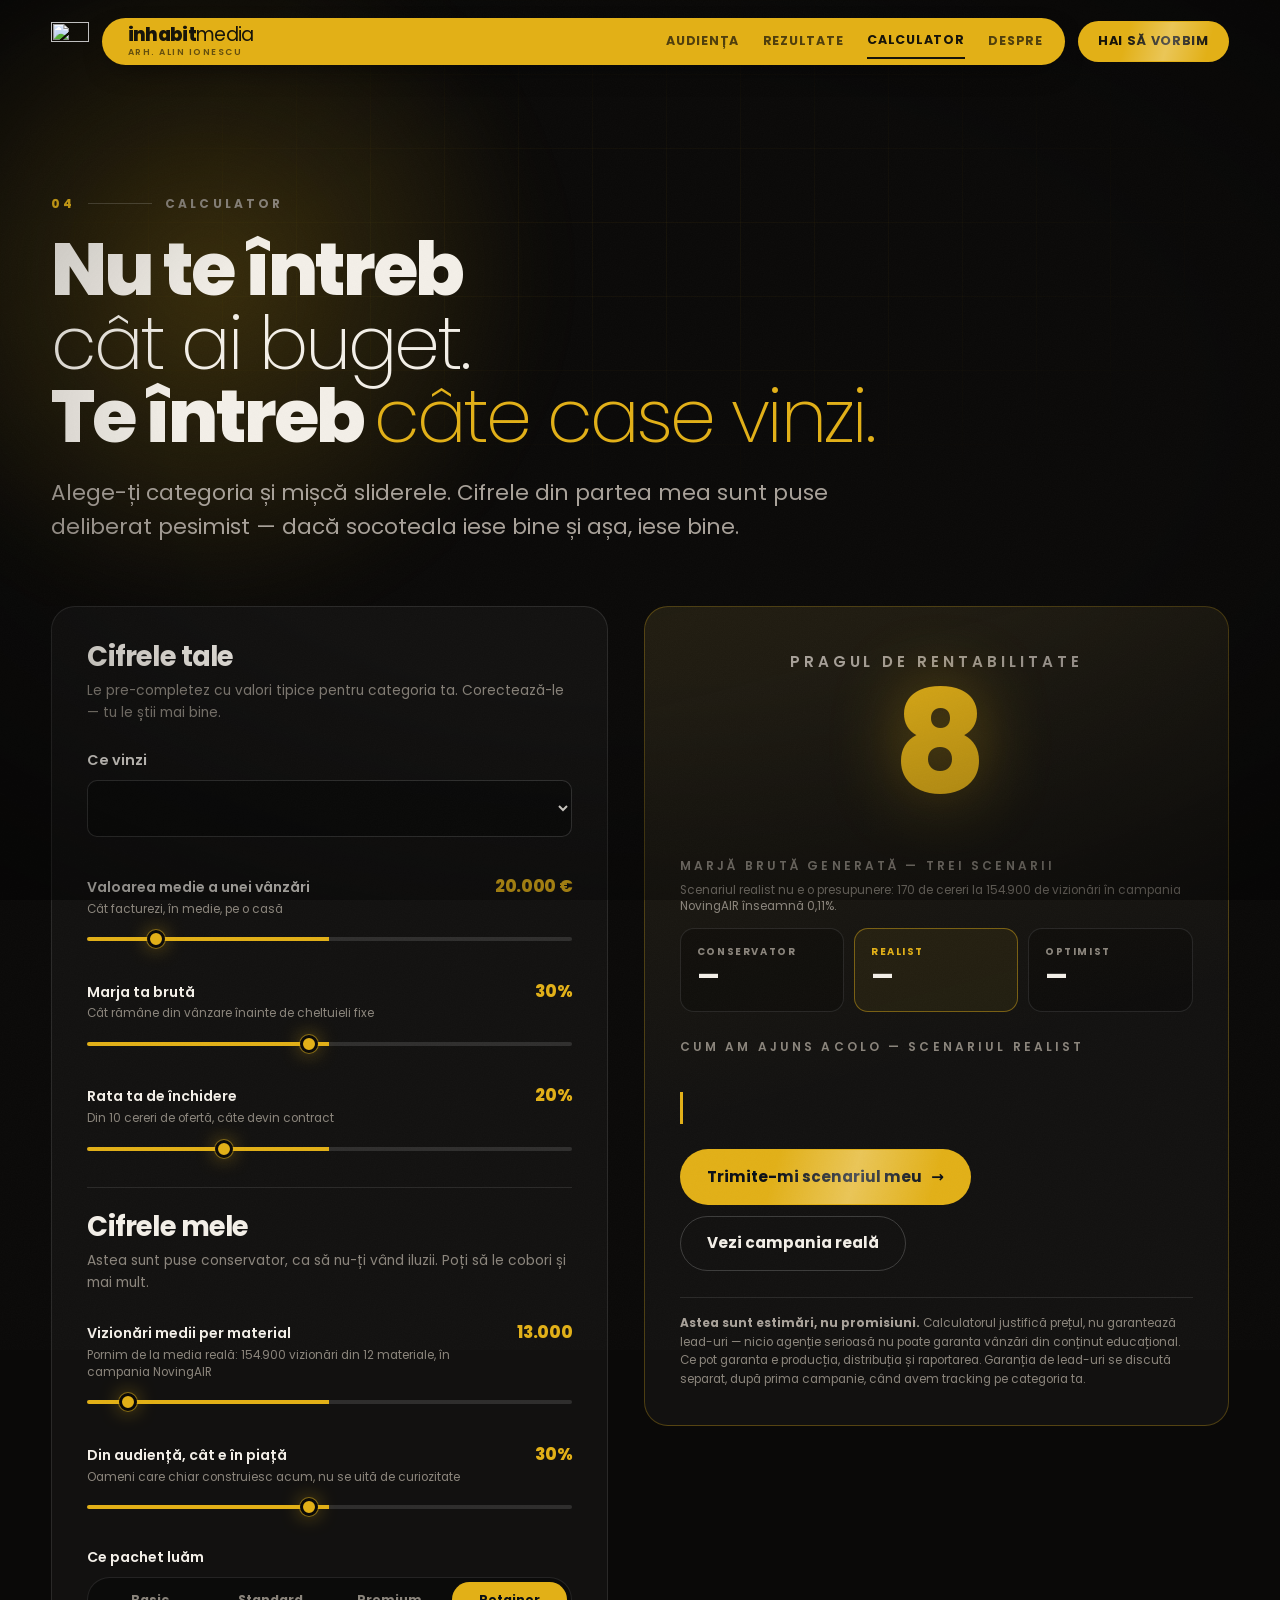
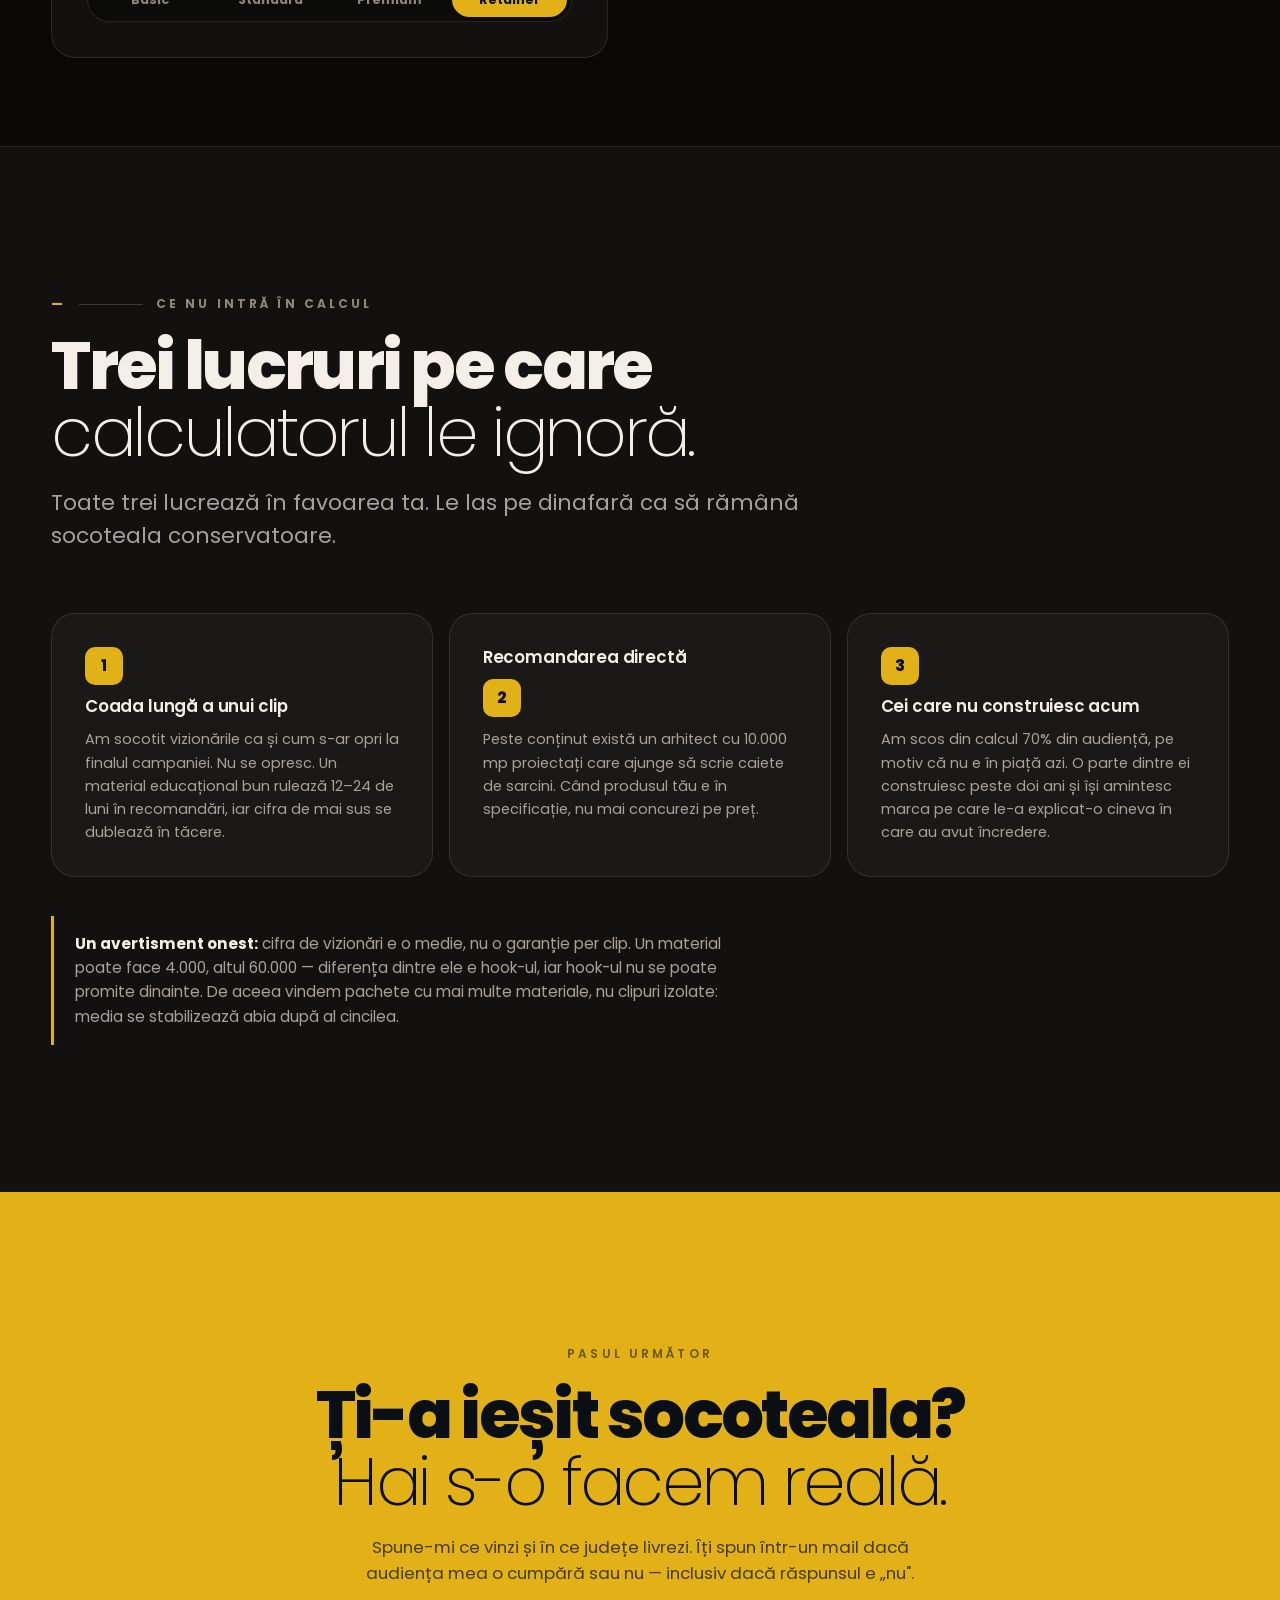
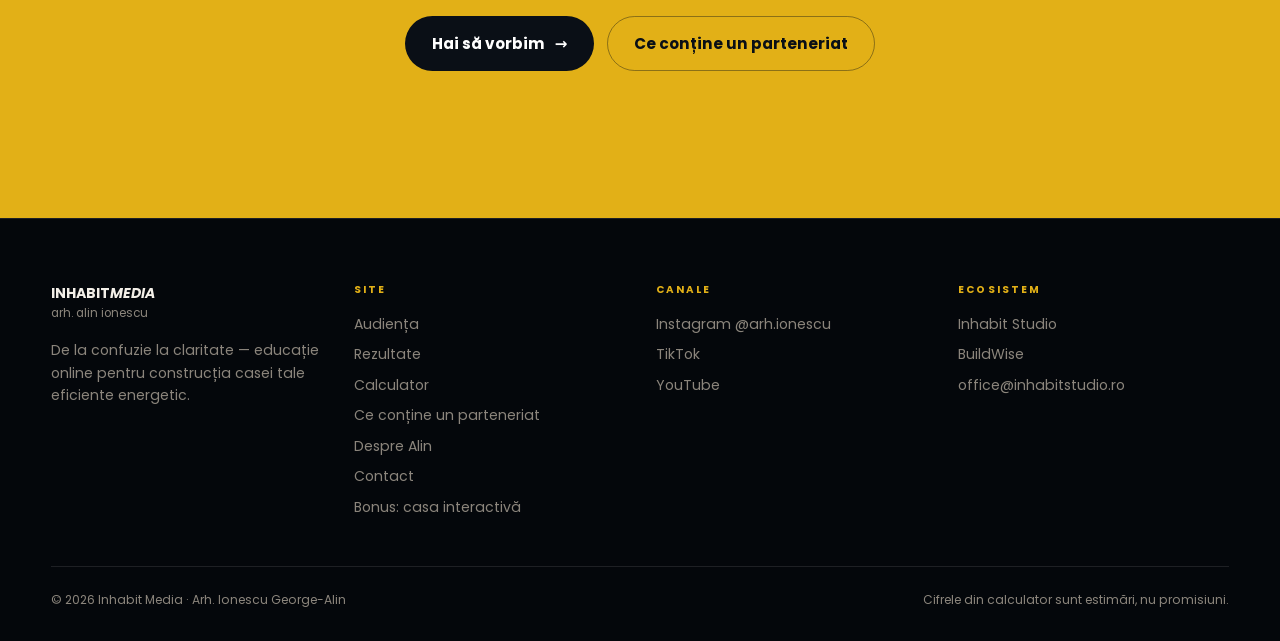
==== calculator.html @ e2fb201b "Pagina se derulează din nou cu degetul, și benzile nu se mai mișcă singure touch-action: pan-x permi" ====
<!doctype html>
<html lang="ro" class="no-js">
<head>
<meta charset="utf-8">
<meta name="viewport" content="width=device-width, initial-scale=1">
<title>Cât îți aduce un parteneriat — Inhabit Media / arh. Alin Ionescu</title>
<meta name="description" content="Alege-ți categoria, mișcă trei slidere și vezi de câte vânzări ai nevoie ca să ieși pe zero. Estimare, nu promisiune.">
<meta name="theme-color" content="#0A0908">
<link rel="icon" href="data:image/svg+xml,%3Csvg xmlns='http://www.w3.org/2000/svg' viewBox='0 0 32 32'%3E%3Crect width='32' height='32' rx='7' fill='%23E2B017'/%3E%3Cpath d='M7 15.5 16 8l9 7.5V25H7z' fill='none' stroke='%230A0F16' stroke-width='2.4' stroke-linejoin='round'/%3E%3C/svg%3E">
<link rel="preconnect" href="https://fonts.googleapis.com">
<link rel="preconnect" href="https://fonts.gstatic.com" crossorigin>
<link href="https://fonts.googleapis.com/css2?family=Poppins:wght@200;300;400;500;600;700;800&display=swap" rel="stylesheet">
<link rel="stylesheet" href="assets/css/style.css?v=16">
<script>document.documentElement.classList.remove('no-js');</script>
</head>
<body>

<!-- Ecran de încărcare. Stă peste o pagină care se încarcă normal dedesubt;
     nu amână nimic. Se arată o singură dată pe sesiune. -->
<div class="loader" id="loader" role="status" aria-live="polite">
  <div class="loader__grid" aria-hidden="true"></div>
  <div class="loader__glow" aria-hidden="true"></div>
  <div class="loader__inner">
    <img class="loader__mark" src="assets/img/inhabit-mark.png" alt="" width="60" height="60">
    <p class="loader__word">
      <b>inhabit<i>media</i></b>
      <small>arh. alin ionescu</small>
    </p>
    <div class="loader__bar" aria-hidden="true"><i></i></div>
    <p class="loader__meta">
      <span class="loader__step">Se pregătește pagina</span>
      <b class="loader__pct">0%</b>
    </p>
  </div>
  <span class="loader__skip" aria-hidden="true">Apasă ca să intri</span>
</div>

<div class="atmos" aria-hidden="true"></div>
<div class="progress" aria-hidden="true"></div>

<header class="nav nav--solid" id="nav">
  <div class="nav__inner">
    <a class="brand brand--mark" href="index.html" aria-label="Inhabit Media — acasă">
      <img src="assets/img/inhabit-mark.png" alt="" width="34" height="34">
    </a>

    <div class="nav__bar">
      <a class="nav__word" href="index.html">
        <b>INHABIT<i>MEDIA</i></b><small>arh. alin ionescu</small>
      </a>
      <nav class="nav__links" id="navLinks">
      <a href="index.html#audienta">Audiența</a>
      <a href="rezultate.html">Rezultate</a>
      <a href="calculator.html">Calculator</a>
      <a href="despre.html">Despre</a>
        <a class="btn btn--dark nav__cta-m" href="contact.html">Hai să vorbim</a>
      </nav>
      <button class="nav__toggle" id="navToggle" aria-label="Meniu" aria-expanded="false" aria-controls="navLinks">
        <span></span><span></span><span></span>
      </button>
    </div>

    <a class="btn btn--primary nav__cta" href="contact.html">Hai să vorbim</a>
  </div>
</header>

<main>

<section class="page-hero">
  <div class="glow glow--tl" aria-hidden="true"></div>
  <div class="blueprint" aria-hidden="true"></div>
  <div class="wrap">
    <span class="slate" data-reveal><b>04</b><i></i>Calculator</span>
    <h1 data-reveal style="--d:60ms">Nu te întreb <span>cât ai buget.</span><br>Te întreb <span class="hl">câte case vinzi.</span></h1>
    <p class="lead" data-reveal style="--d:120ms">
      Alege-ți categoria și mișcă sliderele. Cifrele din partea mea sunt puse
      deliberat pesimist — dacă socoteala iese bine și așa, iese bine.
    </p>
  </div>
</section>

<!-- ---------- CALCULATORUL ---------- -->
<section class="section section--tight" style="padding-top:0">
  <div class="wrap">
    <div class="calc" id="calc">

      <!-- ======= INTRĂRI ======= -->
      <div class="calc__panel" data-reveal>

        <div class="calc__head">
          <h3>Cifrele tale</h3>
          <p>Le pre-completez cu valori tipice pentru categoria ta. Corectează-le — tu le știi mai bine.</p>
        </div>

        <div class="field" style="margin:0">
          <label for="c-cat">Ce vinzi</label>
          <select id="c-cat"></select>
          <span class="ctrl__hint" id="o-catref"></span>
        </div>

        <div class="ctrl">
          <div class="ctrl__top">
            <span class="ctrl__label">Valoarea medie a unei vânzări
              <span class="ctrl__hint">Cât facturezi, în medie, pe o casă</span>
            </span>
            <span class="ctrl__val" id="v-sale">20.000 €</span>
          </div>
          <input type="range" id="c-sale" min="1000" max="150000" step="500" value="20000"
                 aria-label="Valoarea medie a unei vânzări în euro">
        </div>

        <div class="ctrl">
          <div class="ctrl__top">
            <span class="ctrl__label">Marja ta brută
              <span class="ctrl__hint">Cât rămâne din vânzare înainte de cheltuieli fixe</span>
            </span>
            <span class="ctrl__val" id="v-marja">30%</span>
          </div>
          <input type="range" id="c-marja" min="5" max="60" step="1" value="30"
                 aria-label="Marja brută în procente">
        </div>

        <div class="ctrl">
          <div class="ctrl__top">
            <span class="ctrl__label">Rata ta de închidere
              <span class="ctrl__hint">Din 10 cereri de ofertă, câte devin contract</span>
            </span>
            <span class="ctrl__val" id="v-close">20%</span>
          </div>
          <input type="range" id="c-close" min="5" max="60" step="1" value="20"
                 aria-label="Rata de închidere în procente">
        </div>

        <div class="calc__head" style="border-top:1px solid var(--line);padding-top:1.5rem">
          <h3>Cifrele mele</h3>
          <p>Astea sunt puse conservator, ca să nu-ți vând iluzii. Poți să le cobori și mai mult.</p>
        </div>

        <div class="ctrl">
          <div class="ctrl__top">
            <span class="ctrl__label">Vizionări medii per material
              <span class="ctrl__hint">Pornim de la media reală: 154.900 vizionări din 12 materiale, în campania NovingAIR</span>
            </span>
            <span class="ctrl__val" id="v-views">13.000</span>
          </div>
          <input type="range" id="c-views" min="3000" max="150000" step="1000" value="13000"
                 aria-label="Vizionări medii per material">
        </div>

        <div class="ctrl">
          <div class="ctrl__top">
            <span class="ctrl__label">Din audiență, cât e în piață
              <span class="ctrl__hint">Oameni care chiar construiesc acum, nu se uită de curiozitate</span>
            </span>
            <span class="ctrl__val" id="v-piata">30%</span>
          </div>
          <input type="range" id="c-piata" min="5" max="60" step="1" value="30"
                 aria-label="Procent din audiență aflat în piață">
        </div>

        <div class="ctrl">
          <div class="ctrl__top">
            <span class="ctrl__label">Ce pachet luăm</span>
          </div>
          <div class="seg" id="c-seg">
            <button type="button" data-pachet="basic"    aria-pressed="false">Basic</button>
            <button type="button" data-pachet="standard" aria-pressed="false">Standard</button>
            <button type="button" data-pachet="premium"  aria-pressed="false">Premium</button>
            <button type="button" data-pachet="retainer" aria-pressed="true">Retainer</button>
          </div>
        </div>

      </div>

      <!-- ======= IEȘIRI ======= -->
      <div class="calc__panel calc__panel--out" data-reveal style="--d:100ms">

        <div class="bigfig">
          <span class="micro">Pragul de rentabilitate</span>
          <b id="o-be">8</b>
          <span id="o-be-sub"></span>
        </div>

        <div>
          <span class="micro" style="display:block;margin-bottom:.8rem">Marjă brută generată — trei scenarii</span>
          <p class="ctrl__hint" style="margin:-.4rem 0 .8rem">
            Scenariul realist nu e o presupunere: 170 de cereri la 154.900 de
            vizionări în campania NovingAIR înseamnă 0,11%.
          </p>
          <div class="scenarios">
            <div class="scen">
              <span class="scen__k">Conservator</span>
              <span class="scen__v" id="o-cons">—</span>
              <span class="scen__s" id="o-cons-s"></span>
            </div>
            <div class="scen scen--mid">
              <span class="scen__k">Realist</span>
              <span class="scen__v" id="o-real">—</span>
              <span class="scen__s" id="o-real-s"></span>
            </div>
            <div class="scen">
              <span class="scen__k">Optimist</span>
              <span class="scen__v" id="o-opt">—</span>
              <span class="scen__s" id="o-opt-s"></span>
            </div>
          </div>
        </div>

        <div>
          <span class="micro" style="display:block;margin-bottom:.6rem">Cum am ajuns acolo — scenariul realist</span>
          <div class="chain" id="o-chain"></div>
        </div>

        <p class="note" style="margin:0" id="o-cost"></p>

        <div style="display:flex;flex-wrap:wrap;gap:.7rem">
          <a class="btn btn--primary" href="contact.html">Trimite-mi scenariul meu <span class="btn__a">→</span></a>
          <a class="btn btn--ghost" href="rezultate.html">Vezi campania reală</a>
        </div>

        <p class="calc__foot">
          <b>Astea sunt estimări, nu promisiuni.</b> Calculatorul justifică prețul, nu
          garantează lead-uri — nicio agenție serioasă nu poate garanta vânzări din
          conținut educațional. Ce pot garanta e producția, distribuția și raportarea.
          Garanția de lead-uri se discută separat, după prima campanie, când avem
          tracking pe categoria ta.
        </p>

      </div>

    </div>
  </div>
</section>

<!-- ---------- DE CE FUNCȚIONEAZĂ ---------- -->
<section class="section section--mist section--edge">
  <div class="wrap">
    <div class="section-head">
      <span class="slate" data-reveal><b>—</b><i></i>Ce nu intră în calcul</span>
      <h2 data-reveal style="--d:60ms">Trei lucruri pe care <span>calculatorul le ignoră.</span></h2>
      <p class="lead" data-reveal style="--d:100ms">
        Toate trei lucrează în favoarea ta. Le las pe dinafară ca să rămână
        socoteala conservatoare.
      </p>
    </div>

    <div class="cards rail">
      <article class="card" data-reveal>
        <span class="card__n">1</span>
        <h4>Coada lungă a unui clip</h4>
        <p>
          Am socotit vizionările ca și cum s-ar opri la finalul campaniei. Nu se
          opresc. Un material educațional bun rulează 12–24 de luni în
          recomandări, iar cifra de mai sus se dublează în tăcere.
        </p>
      </article>
      <article class="card" data-reveal style="--d:80ms">
        <h4>Recomandarea directă</h4>
        <span class="card__n">2</span>
        <p>
          Peste conținut există un arhitect cu 10.000 mp proiectați care ajunge
          să scrie caiete de sarcini. Când produsul tău e în specificație, nu
          mai concurezi pe preț.
        </p>
      </article>
      <article class="card" data-reveal style="--d:160ms">
        <span class="card__n">3</span>
        <h4>Cei care nu construiesc acum</h4>
        <p>
          Am scos din calcul 70% din audiență, pe motiv că nu e în piață azi.
          O parte dintre ei construiesc peste doi ani și își amintesc marca pe
          care le-a explicat-o cineva în care au avut încredere.
        </p>
      </article>
    </div>

    <p class="note" style="margin-top:2.4rem" data-reveal>
      <b>Un avertisment onest:</b> cifra de vizionări e o medie, nu o garanție
      per clip. Un material poate face 4.000, altul 60.000 — diferența dintre
      ele e hook-ul, iar hook-ul nu se poate promite dinainte. De aceea vindem
      pachete cu mai multe materiale, nu clipuri izolate: media se stabilizează
      abia după al cincilea.
    </p>
  </div>
</section>

<!-- ---------- CTA ---------- -->
<section class="section cta">
  <div class="wrap wrap--narrow">
    <span class="micro" data-reveal>Pasul următor</span>
    <h2 style="margin-top:1rem" data-reveal>Ți-a ieșit socoteala? <span>Hai s-o facem reală.</span></h2>
    <p style="margin-top:1.1rem" data-reveal>
      Spune-mi ce vinzi și în ce județe livrezi. Îți spun într-un mail dacă
      audiența mea o cumpără sau nu — inclusiv dacă răspunsul e „nu".
    </p>
    <div class="cta__row" data-reveal>
      <a class="btn btn--dark" href="contact.html">Hai să vorbim <span class="btn__a">→</span></a>
      <a class="btn btn--ghost" href="pachete.html">Ce conține un parteneriat</a>
    </div>
  </div>
</section>

</main>

<footer class="footer">
  <div class="wrap">
    <div class="footer__top">
      <div>
        <a class="brand" href="index.html">
          <img src="assets/img/inhabit-mark.png" alt="" width="30">
          <span><b>INHABIT<i>MEDIA</i></b><small style="display:block">arh. alin ionescu</small></span>
        </a>
        <p style="margin-top:1rem;max-width:30ch">
          De la confuzie la claritate — educație online pentru construcția casei
          tale eficiente energetic.
        </p>
      </div>
      <div>
        <h5>Site</h5>
        <ul>
          <li><a href="index.html#audienta">Audiența</a></li>
          <li><a href="rezultate.html">Rezultate</a></li>
          <li><a href="calculator.html">Calculator</a></li>
          <li><a href="pachete.html">Ce conține un parteneriat</a></li>
          <li><a href="despre.html">Despre Alin</a></li>
          <li><a href="contact.html">Contact</a></li>
          <li><a href="casa.html">Bonus: casa interactivă</a></li>
        </ul>
      </div>
      <div>
        <h5>Canale</h5>
        <ul>
          <li><a href="https://instagram.com/arh.ionescu" target="_blank" rel="noopener">Instagram @arh.ionescu</a></li>
          <li><a href="https://tiktok.com/@arh.alin.ionescu" target="_blank" rel="noopener">TikTok</a></li>
          <li><a href="https://youtube.com/@arh.alinionescu" target="_blank" rel="noopener">YouTube</a></li>
        </ul>
      </div>
      <div>
        <h5>Ecosistem</h5>
        <ul>
          <li><a href="https://inhabitstudio.ro/" target="_blank" rel="noopener">Inhabit Studio</a></li>
          <li><a href="despre.html#buildwise">BuildWise</a></li>
          <li><a href="mailto:office@inhabitstudio.ro">office@inhabitstudio.ro</a></li>
        </ul>
      </div>
    </div>
    <div class="footer__bottom">
      <span>© <span id="year">2026</span> Inhabit Media · Arh. Ionescu George-Alin</span>
      <span>Cifrele din calculator sunt estimări, nu promisiuni.</span>
    </div>
  </div>
</footer>

<script src="assets/js/loader.js?v=2" defer></script>
<script src="assets/js/main.js?v=10" defer></script>
<script src="assets/js/calculator.js?v=1" defer></script>
</body>
</html>
---- assets/css/style.css ----
/* ==========================================================================
   BUILDWISE — arh. Alin Ionescu
   „Casa care vinde" — sistem de design CINEMATIC.

   Galbenul de brand din deck (#E2B017) pe un sol neutru-cald — fără albastru
   nicăieri. Fundalul e noaptea, galbenul e lumina. Tot ce se vede e
   construit din trei straturi — atmosferă (grain + vignetă + glow), scenă
   (conținut) și lumină (accentul galben). Numele de clase sunt păstrate din
   versiunea albă, ca paginile secundare să nu se rupă.
   ========================================================================== */

/* ---------- 1. Reset ---------- */
*, *::before, *::after { box-sizing: border-box; }
* { margin: 0; }

html { -webkit-text-size-adjust: 100%; scroll-behavior: smooth; }

body {
  min-height: 100vh;
  font-family: var(--font);
  font-size: var(--fs-body);
  font-weight: 400;
  line-height: 1.6;
  color: var(--ink);
  background: var(--bg);
  -webkit-font-smoothing: antialiased;
  overflow-x: hidden;
}

img, svg, video { display: block; max-width: 100%; }
input, button, textarea, select { font: inherit; color: inherit; }
button { background: none; border: 0; cursor: pointer; }
a { color: inherit; text-decoration: none; }
ul, ol { list-style: none; padding: 0; }
p { text-wrap: pretty; }
table { border-collapse: collapse; width: 100%; }
::selection { background: var(--yellow); color: #0A0F16; }

/* ---------- 2. Tokens ---------- */
:root {
  /* Sol. Fără albastru nicăieri: negrul e neutru-cald, ca să nu răcească
     galbenul. Vechiul navy a ieșit complet din paletă — secțiunile care erau
     albastre sunt acum galbene (.section--lit). */
  --bg:        #0A0908;
  --bg-2:      #121110;
  --bg-3:      #1B1917;

  /* brand, neatins */
  --yellow:    #E2B017;
  --yellow-lt: #F7D66B;
  --yellow-dk: #B98D0E;

  /* cerneala de pe fundal galben */
  --on-lit:    #17140A;
  --on-lit-2:  rgba(23, 20, 10, .74);
  --on-lit-3:  rgba(23, 20, 10, .70);   /* era .55 = 3,27:1 pe galben; acum 4,6:1 */

  /* text */
  --ink:       #F3EFE8;
  --ink-2:     #A8A199;
  --ink-3:     #8B857C;   /* 5,44:1 pe --bg. Era #6F6960 = 3,66:1, sub AA. */

  /* suprafețe */
  --panel:     rgba(255, 255, 255, .035);
  --panel-2:   rgba(255, 255, 255, .06);
  --line:      rgba(255, 255, 255, .10);
  --line-2:    rgba(255, 255, 255, .18);
  --line-lit:  rgba(23, 20, 10, .16);

  /* aliasuri de compatibilitate cu paginile vechi */
  --mist:      var(--bg-2);
  --mist-2:    var(--bg-3);
  --yellow-bg: rgba(226, 176, 23, .10);

  --glow:      0 0 80px -20px rgba(226, 176, 23, .55);
  --glow-soft: 0 0 120px -30px rgba(226, 176, 23, .40);

  --font: "Poppins", "Urbanist", system-ui, -apple-system, sans-serif;

  /* scară tipografică cinematică — mai mare, mai strânsă */
  --fs-body:   clamp(0.95rem, 0.9rem + 0.25vw, 1.05rem);
  --fs-lead:   clamp(1.05rem, 0.95rem + 0.6vw, 1.35rem);
  --fs-h3:     clamp(1.3rem, 1.15rem + 0.7vw, 1.85rem);
  --fs-h2:     clamp(2.1rem, 1.3rem + 3.6vw, 4.6rem);
  /* Plafonat la 5,4rem: peste asta, titlul din hero trece pe 4 rânduri și
     împinge fâșia de cifre sub linia de plutire pe laptopuri de 900 px. */
  --fs-h1:     clamp(2.5rem, 1.3rem + 4.4vw, 5.4rem);
  /* Sub 460 px minimul de 2,5rem era mai lat decât ecranul: „construiesc casa."
     ieșea din cadru. Aici scara se rupe și pornește de mai jos. */
  --fs-micro:  clamp(0.66rem, 0.63rem + 0.15vw, 0.76rem);

  --gutter:    clamp(1.15rem, 0.5rem + 2.6vw, 3.5rem);
  --section-y: clamp(4.5rem, 2rem + 9vw, 11rem);
  --maxw:      1260px;

  --r:      14px;
  --r-lg:   24px;
  --r-blob: 34px;
  --shadow: 0 2px 6px rgba(0, 0, 0, .3), 0 18px 40px -20px rgba(0, 0, 0, .7);
  --shadow-lg: 0 4px 10px rgba(0, 0, 0, .35), 0 50px 90px -40px rgba(0, 0, 0, .9);
  --ease: cubic-bezier(.22, .61, .36, 1);
  --ease-out: cubic-bezier(.16, 1, .3, 1);
  /* înălțimea totală ocupată de bara plutitoare (pastila + marginea de sus) */
  --nav-h: 88px;
}

/* ---------- 3. Atmosferă ----------
   Trei straturi fixe peste tot: vinietă (adâncime), grain (textură de peliculă)
   și bara de progres. Toate sunt pur decorative și nu prind evenimente. */

.atmos {
  position: fixed; inset: 0; z-index: 60;
  pointer-events: none;
}
/* vinietă — întunecă marginile ca un obiectiv real */
.atmos::before {
  content: ""; position: absolute; inset: 0;
  background: radial-gradient(ellipse 90% 75% at 50% 45%, transparent 40%, rgba(0, 0, 0, .55) 100%);
}
/* grain de peliculă */
.atmos::after {
  content: ""; position: absolute; inset: -50%;
  background-image: url("data:image/svg+xml,%3Csvg xmlns='http://www.w3.org/2000/svg' width='140' height='140'%3E%3Cfilter id='n'%3E%3CfeTurbulence type='fractalNoise' baseFrequency='.85' numOctaves='3' stitchTiles='stitch'/%3E%3CfeColorMatrix type='saturate' values='0'/%3E%3C/filter%3E%3Crect width='140' height='140' filter='url(%23n)' opacity='.5'/%3E%3C/svg%3E");
  opacity: .05;
  mix-blend-mode: overlay;
  animation: grain 900ms steps(4) infinite;
}
@keyframes grain {
  0%   { transform: translate(0, 0); }
  25%  { transform: translate(-2%, 1%); }
  50%  { transform: translate(1%, -2%); }
  75%  { transform: translate(-1%, -1%); }
  100% { transform: translate(0, 0); }
}

/* bara de progres a scroll-ului — subtilă, sub nav */
.progress {
  position: fixed; top: 0; left: 0; z-index: 101;
  height: 2px; width: 100%;
  transform: scaleX(var(--p, 0)); transform-origin: 0 50%;
  background: linear-gradient(90deg, var(--yellow-dk), var(--yellow-lt));
  pointer-events: none;
}

/* halou galben plasabil oriunde */
.glow {
  position: absolute; border-radius: 50%;
  background: radial-gradient(circle, rgba(226, 176, 23, .22) 0%, transparent 68%);
  filter: blur(30px); pointer-events: none; z-index: 0;
}
.glow--tl { top: -14%; left: -12%; width: min(720px, 90vw); aspect-ratio: 1; }
.glow--br { bottom: -20%; right: -14%; width: min(680px, 85vw); aspect-ratio: 1; }
.glow--c  { top: 50%; left: 50%; translate: -50% -50%; width: min(900px, 110vw); aspect-ratio: 1; }

/* grilă de plan de arhitectură — semnătura vizuală a lui Alin */
.blueprint {
  position: absolute; inset: 0; z-index: 0; pointer-events: none;
  background-image:
    linear-gradient(rgba(226, 176, 23, .055) 1px, transparent 1px),
    linear-gradient(90deg, rgba(226, 176, 23, .055) 1px, transparent 1px);
  background-size: 74px 74px;
  mask-image: radial-gradient(ellipse 70% 60% at 50% 40%, #000 0%, transparent 78%);
  -webkit-mask-image: radial-gradient(ellipse 70% 60% at 50% 40%, #000 0%, transparent 78%);
}

/* Peste fotografie grila trebuie să fie albă și mai deasă ca să se citească —
   varianta galbenă pe fundal închis dispare complet pe o poză luminată. */
.hero .blueprint {
  background-image:
    linear-gradient(rgba(255, 255, 255, .07) 1px, transparent 1px),
    linear-gradient(90deg, rgba(255, 255, 255, .07) 1px, transparent 1px);
  background-size: 48px 48px;
  mask-image: linear-gradient(180deg, #000 0%, #000 62%, transparent 92%);
  -webkit-mask-image: linear-gradient(180deg, #000 0%, #000 62%, transparent 92%);
}

/* blob-urile galbene din deck, păstrate dar transformate în lumină */
.blob {
  position: absolute;
  background: var(--yellow);
  border-radius: var(--r-blob);
  pointer-events: none;
  z-index: 0;
  opacity: .85;
  box-shadow: var(--glow);
}
.blob--tl { top: 12%;   left: -5%;  width: clamp(90px, 13vw, 210px); aspect-ratio: 1.5; }
.blob--bl { bottom: 8%;  left: -7%;  width: clamp(80px, 11vw, 180px); aspect-ratio: 1.2; }
.blob--tr { top: 16%;   right: -5%; width: clamp(90px, 13vw, 210px); aspect-ratio: 1.4; }
.blob--br { bottom: 10%; right: -6%; width: clamp(80px, 12vw, 190px); aspect-ratio: 1.3; }
@media (max-width: 720px) { .blob { opacity: .45; } }

/* Blob-urile plutesc încet, cu durate care nu se împart una la alta — dacă ar
   fi sincronizate, ochiul ar citi ritmul și mișcarea ar deveni un tic. */
.blob { animation: float 19s ease-in-out infinite; }
.blob--bl { animation-duration: 23s; animation-delay: -6s; }
.blob--tr { animation-duration: 26s; animation-delay: -11s; }
.blob--br { animation-duration: 31s; animation-delay: -3s; }
@keyframes float {
  0%, 100% { transform: translate3d(0, 0, 0) rotate(0deg); }
  50%      { transform: translate3d(0, -14px, 0) rotate(1.2deg); }
}

/* bare de letterbox — apar doar pe momentele „de film" */
.letterbox { position: relative; }
.letterbox::before, .letterbox::after {
  content: ""; position: absolute; left: 0; right: 0; height: clamp(18px, 3.5vw, 46px);
  background: #000; z-index: 3; pointer-events: none;
}
.letterbox::before { top: 0; }
.letterbox::after  { bottom: 0; }

/* ---------- 4. Layout ---------- */
.wrap {
  width: 100%;
  max-width: var(--maxw);
  margin-inline: auto;
  padding-inline: var(--gutter);
  position: relative;
  z-index: 1;
}
.wrap--narrow { max-width: 900px; }
.wrap--wide { max-width: 1500px; }

/* `clip` taie la fel ca `hidden`, dar NU face din secțiune un container de
   scroll — și tocmai asta omora position:sticky la orice descendent (panoul
   calculatorului era mort și pe desktop). `hidden` rămâne ca rezervă pentru
   Safari sub 16, care ignoră rândul următor. */
.section { padding-block: var(--section-y); position: relative; overflow: hidden; overflow: clip; }
.section--tight { padding-block: clamp(3rem, 1.5rem + 5vw, 6rem); }
/* Secțiunea aprinsă: galbenul de brand pe toată lățimea, cu cerneală închisă.
   Ia locul vechilor secțiuni navy. Bara de navigație se întoarce singură pe
   negru cât timp trece peste ea — vezi data-nav="light" în main.js. */
.section--lit { background: linear-gradient(180deg, var(--yellow) 0%, #D0A013 100%); color: var(--on-lit); }
.section--mist { background: var(--bg-2); }
.section--edge { border-top: 1px solid var(--line); }

/* ---------- 5. Tipografie ---------- */
h1, h2, h3, h4 { line-height: 1; letter-spacing: -.04em; text-wrap: balance; }

.display { font-size: var(--fs-h1); font-weight: 800; }
.display span, .display em { font-style: normal; font-weight: 200; letter-spacing: -.035em; }
h2 { font-size: var(--fs-h2); font-weight: 800; }
h2 span { font-weight: 200; }
h3 { font-size: var(--fs-h3); font-weight: 700; letter-spacing: -.025em; line-height: 1.08; }
h4 { font-size: 1.05rem; font-weight: 600; letter-spacing: -.01em; line-height: 1.25; }

/* accentul galben pe un cuvânt din titlu */
.hl { color: var(--yellow); }

.lead { font-size: var(--fs-lead); color: var(--ink-2); max-width: 60ch; line-height: 1.55; }
.section--lit .lead, .section--lit p { color: var(--on-lit-2); }

.micro {
  font-size: var(--fs-micro);
  font-weight: 600;
  letter-spacing: .26em;
  text-transform: uppercase;
  color: var(--ink-3);
}
.section--lit .micro { color: var(--on-lit-3); }

/* eticheta de scenă: „01 / AUDIENȚA" — dă senzația de capitole de film */
.slate {
  display: inline-flex; align-items: center; gap: .8rem;
  font-size: var(--fs-micro); font-weight: 700;
  letter-spacing: .26em; text-transform: uppercase; color: var(--ink-3);
}
.slate b { color: var(--yellow); font-weight: 800; }
.slate i { display: block; width: clamp(28px, 5vw, 64px); height: 1px; background: var(--line-2); font-style: normal; }

.section-head { display: grid; gap: 1.2rem; margin-bottom: clamp(2.2rem, 1rem + 3.5vw, 4.2rem); }
.section-head .pill, .section-head .slate { justify-self: start; }

/* pastila galbenă din deck */
.pill {
  display: inline-flex; align-items: center; gap: .5rem;
  background: var(--yellow); color: #0A0F16;
  font-weight: 700; font-size: .85rem; letter-spacing: -.01em;
  padding: .5em 1.1em; border-radius: 100px;
}
.pill--lg { font-size: clamp(1.1rem, .9rem + 1vw, 1.8rem); padding: .45em 1em; border-radius: 18px; }
.pill--ghost { background: transparent; color: var(--yellow); border: 1px solid rgba(226, 176, 23, .4); }

/* bara galbenă rotunjită folosită ca separator în deck */
.rule {
  height: 10px; border-radius: 100px; background: var(--yellow);
  width: min(520px, 60%); margin-inline: auto;
  margin-top: clamp(2.5rem, 1.5rem + 3vw, 4.5rem);
  box-shadow: var(--glow);
}
.rule--left { margin-inline: 0; }

/* ---------- 6. Butoane ---------- */
.btn {
  display: inline-flex; align-items: center; gap: .6rem;
  padding: .95em 1.7em; border-radius: 100px;
  font-weight: 700; font-size: .95rem;
  border: 1px solid transparent;
  position: relative; overflow: hidden;
  transition: transform .3s var(--ease), background-color .25s, color .25s, border-color .25s, box-shadow .3s;
}
.btn:hover { transform: translateY(-2px); }
.btn--primary { background: var(--yellow); color: #0A0F16; box-shadow: 0 0 0 rgba(226, 176, 23, 0); }
.btn--primary:hover { background: var(--yellow-lt); box-shadow: var(--glow); }
.btn--dark { background: var(--ink); color: #0A0F16; }
.btn--dark:hover { background: #fff; }
.btn--ghost { border-color: var(--line-2); color: var(--ink); }
.btn--ghost:hover { background: var(--panel-2); border-color: var(--yellow); color: var(--yellow); }
.section--lit .btn--ghost { border-color: rgba(23, 20, 10, .4); color: var(--on-lit); }
.section--lit .btn--ghost:hover { background: var(--on-lit); color: var(--yellow); border-color: var(--on-lit); }
.section--lit .btn--primary { background: var(--on-lit); color: var(--yellow); }
.section--lit .btn--primary:hover { background: #000; box-shadow: none; }
.btn__a { transition: transform .3s var(--ease); }
.btn:hover .btn__a { transform: translateX(5px); }

/* Un luciu trece rar peste butonul principal — aceeași limbă ca sclipirea de
   pe sloturi, ca mișcările din pagină să pară un singur sistem, nu efecte
   adunate. La hover se oprește: acolo comanda o dă deja cursorul. */
.btn--primary::after {
  content: ""; position: absolute; inset: 0;
  background: linear-gradient(105deg, transparent 40%, rgba(255, 255, 255, .28) 50%, transparent 60%);
  background-size: 280% 100%; background-position: 200% 0;
  pointer-events: none;
  animation: sweep 7s ease-in-out infinite;
}
.btn--primary:hover::after, .btn--primary:active::after { animation-play-state: paused; }
/* pe secțiunea galbenă butonul e negru, deci luciul se închide la rândul lui */
.section--lit .btn--primary::after {
  background-image: linear-gradient(105deg, transparent 40%, rgba(226, 176, 23, .22) 50%, transparent 60%);
}

.link-arrow {
  display: inline-flex; align-items: center; gap: .45rem;
  font-weight: 700; border-bottom: 2px solid var(--yellow); padding-bottom: 2px;
  transition: gap .25s var(--ease), color .25s;
}
.link-arrow:hover { gap: .85rem; color: var(--yellow); }

:where(a, button, input, select, textarea):focus-visible {
  outline: 3px solid var(--yellow); outline-offset: 3px; border-radius: 4px;
}

/* ---------- 7. Nav ----------
   Bara galbenă rotunjită, plutind peste hero — semnătura din referința de
   design. Marca stă în afara pastilei, în stânga; CTA-ul e o pastilă separată
   în dreapta. Pe fundal galben textul devine închis, deci toate stările de
   hover se inversează față de restul site-ului. */
.nav {
  position: fixed; inset: var(--nav-pad) 0 auto 0; z-index: 100;
  display: flex; align-items: center;
  transition: translate .4s var(--ease);
  --nav-pad: clamp(10px, 1.4vw, 18px);

  /* Culorile barei trăiesc în trei variabile, ca inversarea să fie o singură
     comutare. Implicit: pastilă galbenă, scris negru — bara e peste noapte. */
  --nav-bg:     var(--yellow);
  --nav-ink:    #17140A;
  --nav-ink-2:  rgba(23, 20, 10, .62);
  --nav-ink-3:  rgba(23, 20, 10, .72);
  --nav-mark:   1;    /* 1 = marca galbenă, așa cum e fișierul */
  transition: translate .4s var(--ease);
}

/* Peste o secțiune galbenă bara s-ar pierde în fundal, deci se întoarce:
   pastilă neagră, scris galben. Clasa o pune main.js, uitându-se ce element
   marcat cu data-nav="light" e sub bară în momentul ăla. */
.nav--invert {
  --nav-bg:     #0A0D12;
  --nav-ink:    var(--yellow);
  --nav-ink-2:  rgba(226, 176, 23, .6);
  --nav-ink-3:  rgba(226, 176, 23, .78);
  --nav-mark:   0;
}
.nav__inner {
  width: 100%; max-width: var(--maxw); margin-inline: auto; padding-inline: var(--gutter);
  display: flex; align-items: center; gap: clamp(.5rem, 1vw, .9rem);
}

/* Marca, în afara pastilei. Fișierul e galben, deci peste o secțiune galbenă
   îl facem negru cu brightness(0) — nu ținem două variante de imagine. */
.brand--mark { flex: 0 0 auto; display: grid; place-items: center; transition: transform .3s var(--ease); }
.brand--mark img {
  width: clamp(30px, 3.4vw, 38px); height: auto;
  filter: brightness(var(--nav-mark));
  transition: filter .35s var(--ease);
}
.brand--mark:hover { transform: rotate(-6deg) scale(1.06); }

/* pastila */
.nav__bar {
  flex: 1 1 auto; min-width: 0;
  display: flex; align-items: center; gap: clamp(.8rem, 2vw, 2.2rem);
  background: var(--nav-bg); border-radius: 100px;
  padding: .5rem .6rem .5rem clamp(1rem, 2vw, 1.6rem);
  box-shadow: 0 10px 30px -14px rgba(0, 0, 0, .8);
  transition: background-color .35s var(--ease);
}
.nav__word { display: grid; line-height: 1; flex: 0 0 auto; }
/* „inhabitmedia" — un singur cuvânt, minuscule, cu jumătatea a doua mai
   subțire; contrastul de greutate 400/800 e limbajul din deck. */
.nav__word b {
  font-weight: 800; letter-spacing: -.035em; text-transform: lowercase;
  font-size: clamp(1rem, .85rem + .4vw, 1.2rem); color: var(--nav-ink);
}
.nav__word b i { font-style: normal; font-weight: 400; }
.nav__word small { font-size: .55rem; letter-spacing: .17em; text-transform: uppercase; font-weight: 600; color: var(--nav-ink-2); margin-top: 3px; }

.nav__links { display: flex; align-items: center; gap: clamp(.9rem, .2rem + 1.6vw, 2.1rem); margin-left: auto; padding-right: .8rem; }
.nav__links a:not(.btn) {
  font-size: .78rem; font-weight: 700; letter-spacing: .06em; text-transform: uppercase;
  color: var(--nav-ink-3); padding-block: .4rem; transition: color .25s;
  white-space: nowrap;
}
.nav__links a:not(.btn):hover { color: var(--nav-ink); }
.nav__links a:not(.btn)[aria-current="page"] { color: var(--nav-ink); border-bottom: 2px solid currentColor; }

/* CTA-ul separat din dreapta. Se întoarce invers față de pastilă: pe galben e
   negru, pe negru e galben — altfel s-ar topi în secțiunea de sub el. */
.nav__cta {
  flex: 0 0 auto; padding: .85em 1.5em; font-size: .8rem; letter-spacing: .05em; text-transform: uppercase;
  background: var(--nav-bg); color: var(--nav-ink);
  transition: background-color .35s var(--ease), color .35s var(--ease), transform .3s var(--ease), box-shadow .3s;
}
.nav--invert .nav__cta:hover { background: #12161F; box-shadow: var(--glow); }
.nav__cta-m { display: none; }

/* la scroll bara se strânge puțin, ca să nu fure din imagine */
.nav--solid .nav__bar { padding-block: .38rem; }
.nav--solid .nav__cta { padding-block: .72em; }

.nav__toggle { display: none; width: 42px; height: 42px; flex: 0 0 auto; margin-left: auto; }
.nav__toggle span { display: block; width: 22px; height: 2px; background: var(--nav-ink); margin: 5px auto; transition: transform .3s var(--ease), opacity .2s, background-color .35s; }
.nav--open .nav__toggle span:nth-child(1) { transform: translateY(7px) rotate(45deg); }
.nav--open .nav__toggle span:nth-child(2) { opacity: 0; }
.nav--open .nav__toggle span:nth-child(3) { transform: translateY(-7px) rotate(-45deg); }

@media (max-width: 980px) {
  .nav__cta { display: none; }
  .nav__cta-m { display: inline-flex; }
  .nav__toggle { display: block; }
  .nav__links {
    position: fixed; inset: calc(var(--nav-pad) + 62px) var(--gutter) auto var(--gutter);
    flex-direction: column; align-items: stretch; gap: 0; margin-left: 0; padding: .4rem 1.3rem 1.4rem;
    background: var(--bg-2); border: 1px solid var(--line); border-radius: var(--r-lg);
    box-shadow: var(--shadow-lg);
    clip-path: inset(0 0 100% 0); transition: clip-path .45s var(--ease);
  }
  .nav--open .nav__links { clip-path: inset(0 0 0 0); }
  .nav__links a:not(.btn) {
    padding-block: .95rem; border-bottom: 1px solid var(--line);
    font-size: 1rem; color: var(--ink-2); text-transform: none; letter-spacing: 0;
  }
  .nav__links a:not(.btn):hover { color: var(--yellow); }
  .nav__links a:not(.btn)[aria-current="page"] { color: var(--yellow); border-bottom-color: var(--line); }
  .nav__links .btn { margin-top: 1.1rem; justify-content: center; }
}

/* ---------- 8. Hero cinematic ---------- */
.hero {
  position: relative;
  min-height: 100svh;
  display: grid; align-items: end;
  /* Spațierea se măsoară în svh, nu în rem: pe un laptop de 800 px hero-ul se
     strânge singur ca fâșia de cifre să rămână deasupra liniei de plutire. */
  padding-top: calc(var(--nav-h) + clamp(1rem, 4svh, 3rem));
  padding-bottom: clamp(1.5rem, 3svh, 4.5rem);
  overflow: hidden;
  isolation: isolate;
}

/* Stratul de imagine. Fotografia lui Alin e subiectul hero-ului, nu o textură
   de fundal — de asta stă aproape la luminozitate plină, iar lizibilitatea o
   face scrimul de dedesubt, nu stingerea pozei. Dacă apare assets/video/hero.mp4,
   videoul se pune peste imagine și preia rolul. */
.hero__media { position: absolute; inset: 0; z-index: -2; overflow: hidden; background: var(--bg); }
/* Stratul e mai înalt decât rama cu 90 px sus și jos, ca parallaxul (±70 px)
   să aibă din ce să tragă fără să descopere marginea imaginii. */
.hero__media picture { position: absolute; inset: -90px 0; display: block; }
.hero__media img, .hero__media video {
  width: 100%; height: 100%; object-fit: cover; object-position: 50% 32%;
  /* Luminozitatea e coaptă în fișier, nu aplicată aici: un brightness(1.14) la
     afișare ridică cu 14% și artefactele de compresie, exact în zonele închise
     unde se văd cel mai urât. */
  filter: contrast(1.06) saturate(.95);
  transform: scale(1.04);
  animation: slowzoom 30s var(--ease) infinite alternate;
}
.hero__media video { position: absolute; inset: 0; }
@keyframes slowzoom { to { transform: scale(1.12); } }
@keyframes slowzoomSm { to { transform: scale(1.06); } }

/* Scrim în trei straturi: întunecă sus sub bara galbenă, ține stânga citibilă
   pentru titlu și topește marginea de jos în secțiunea următoare. */
.hero__scrim {
  position: absolute; inset: 0; z-index: -1;
  background:
    linear-gradient(180deg, rgba(7, 11, 17, .72) 0%, rgba(7, 11, 17, .08) 24%, rgba(7, 11, 17, .5) 70%, var(--bg) 99%),
    linear-gradient(90deg, rgba(7, 11, 17, .82) 0%, rgba(7, 11, 17, .3) 44%, transparent 66%);
}

@media (max-width: 980px) {
  /* Pe telefon intră decupajul portret. Capul lui Alin cade în prima treime a
     ecranului, deci textul pornește de sub el — altfel titlul îi taie fața. */
  .hero__media img { object-position: 50% 22%; }
  /* Zoom mai scurt pe telefon: sursa are 2648 px înălțime, iar un ecran de
     3x are nevoie de ~2530. La 1,12 am fi mărit poza; la 1,06 nu. */
  .hero__media img { animation-name: slowzoomSm; }
  .hero { padding-top: calc(var(--nav-h) + 19svh); }
  .hero__scrim {
    background:
      linear-gradient(180deg, rgba(7, 11, 17, .62) 0%, rgba(7, 11, 17, .06) 16%, rgba(7, 11, 17, .58) 34%, rgba(7, 11, 17, .9) 64%, var(--bg) 97%);
  }
}

/* O singură coloană, jos-stânga: Alin stă în dreapta cadrului, iar textul nu
   are voie să-i intre peste față. */
.hero__grid { display: grid; gap: clamp(2rem, 1rem + 3vw, 3.5rem); align-items: end; }
.hero__grid > * { max-width: min(700px, 62%); }
@media (max-width: 980px) { .hero__grid > * { max-width: none; } }

/* semnătura de lângă butoane, în locul portretului decupat */
.hero__sign {
  display: grid; gap: .15rem; align-self: center;
  margin-left: clamp(.4rem, 1.5vw, 1.4rem);
  padding-left: 1rem; border-left: 2px solid var(--yellow);
}
@media (max-width: 640px) { .hero__sign { margin-left: 0; flex-basis: 100%; } }
.hero__sign span { font-weight: 700; font-size: .95rem; }
.hero__sign em { font-style: normal; font-size: .74rem; letter-spacing: .1em; text-transform: uppercase; color: var(--ink-3); }

.hero h1 { max-width: 16ch; }
.hero__lead { margin-top: 1.4rem; }
.hero__cta { margin-top: clamp(1.2rem, 3svh, 1.9rem); display: flex; flex-wrap: wrap; align-items: center; gap: .8rem; }

/* indicatorul de scroll */

/* portret + inel, recolorat pentru noapte */
.portrait { position: relative; justify-self: center; width: min(330px, 76vw); }
.portrait img {
  width: 100%; height: auto; border-radius: 50%;
  filter: contrast(1.05) saturate(.95);
  box-shadow: 0 40px 90px -40px #000, var(--glow-soft);
}
.portrait__ring { position: absolute; inset: -16px; border: 1px dashed rgba(226, 176, 23, .55); border-radius: 50%; animation: spin 44s linear infinite; }
.portrait__tag { position: absolute; left: 50%; bottom: -16px; translate: -50% 0; white-space: nowrap; }
@keyframes spin { to { transform: rotate(360deg); } }

/* fâșia de cifre sub hero */
.figures {
  display: grid; grid-template-columns: repeat(auto-fit, minmax(135px, 1fr));
  gap: clamp(1rem, .4rem + 2vw, 2.5rem);
  margin-top: clamp(1.2rem, 2.5svh, 3rem);
  padding-top: clamp(1rem, 2svh, 1.5rem); border-top: 1px solid var(--line-2);
}
.figures div { display: grid; gap: .2rem; }
.figures b {
  font-size: clamp(1.8rem, 1.3rem + 1.8vw, 2.9rem); font-weight: 800;
  letter-spacing: -.045em; line-height: 1; font-variant-numeric: tabular-nums;
}
.figures b i { font-style: normal; color: var(--yellow); }
.figures span { font-size: .8rem; color: var(--ink-3); line-height: 1.35; }

/* ---------- 9. Scene fixate (storytelling la scroll) ----------
   .scene = o secțiune înaltă; .scene__pin rămâne fix pe ecran cât timp
   scroll-ul avansează prin .scene__step-uri. Fără JS complicat: sticky + IO. */
.scene { position: relative; }
.scene__pin {
  position: sticky; top: 0; height: 100svh;
  display: grid; place-items: center; overflow: hidden;
}
.scene__steps { position: relative; z-index: 2; }
.scene__step { min-height: 90svh; display: grid; align-content: center; }

/* ---------- 10. Statistici ---------- */
.stat-hero {
  background: linear-gradient(160deg, var(--bg-3) 0%, #0D0C0A 100%);
  border: 1px solid var(--line);
  border-radius: var(--r-lg); padding: clamp(1.7rem, 1rem + 2.5vw, 3.2rem);
  display: grid; gap: .6rem; align-content: center;
  position: relative; overflow: hidden;
}
.stat-hero::after {
  content: ""; position: absolute; top: -40%; right: -20%;
  width: 70%; aspect-ratio: 1; border-radius: 50%;
  background: radial-gradient(circle, rgba(226, 176, 23, .16), transparent 70%);
  animation: breathe 11s ease-in-out infinite;
}
@keyframes breathe {
  0%, 100% { opacity: .75; transform: scale(1); }
  50%      { opacity: 1;   transform: scale(1.12); }
}
.stat-hero b {
  font-size: clamp(2.8rem, 1.8rem + 5vw, 6rem); font-weight: 800;
  letter-spacing: -.055em; line-height: .92; font-variant-numeric: tabular-nums;
}
.stat-hero b i { font-style: normal; color: var(--yellow); }
.stat-hero p { font-size: .92rem; color: rgba(255, 255, 255, .7); max-width: 34ch; }
/* Cardul rămâne închis și pe secțiunea galbenă — e o fereastră de noapte în
   mijlocul luminii. Deci își reia cerneala deschisă, altfel moștenește
   cerneala închisă a secțiunii și dispare. */
.section--lit .stat-hero { color: var(--ink); border-color: rgba(255, 255, 255, .12); }
.section--lit .stat-hero .micro { color: var(--yellow); }
.section--lit .stat-hero p { color: rgba(255, 255, 255, .7); }

.stat-grid { display: grid; gap: 1rem; grid-template-columns: repeat(auto-fit, minmax(min(100%, 215px), 1fr)); }
.stat {
  background: var(--panel); border: 1px solid var(--line);
  border-radius: var(--r-lg);
  padding: clamp(1.3rem, 1rem + 1.4vw, 2rem);
  display: flex; align-items: baseline; gap: 1rem;
  transition: border-color .35s, background-color .35s;
}
.stat:hover { border-color: rgba(226, 176, 23, .35); background: var(--panel-2); }
.stat b {
  font-size: clamp(1.9rem, 1.4rem + 1.9vw, 3rem); font-weight: 800;
  letter-spacing: -.045em; line-height: 1; white-space: nowrap; font-variant-numeric: tabular-nums;
}
.stat b i { font-style: normal; color: var(--yellow); }
.stat span { font-size: .86rem; color: var(--ink-3); line-height: 1.4; }
.section--lit .stat { background: rgba(23, 20, 10, .07); border-color: var(--line-lit); }
.section--lit .stat span { color: var(--on-lit-2); }

.split { display: grid; gap: 1rem; }
@media (min-width: 860px) { .split { grid-template-columns: minmax(0, 1fr) minmax(0, 1fr); align-items: stretch; } }
.split .stat-grid { grid-template-columns: 1fr; align-content: start; }

/* ---------- 11. Carduri ---------- */
.cards { display: grid; gap: 1rem; grid-template-columns: repeat(auto-fit, minmax(min(100%, 255px), 1fr)); }
.card {
  border: 1px solid var(--line); border-radius: var(--r-lg);
  padding: clamp(1.5rem, 1rem + 1.3vw, 2.1rem);
  display: grid; gap: .7rem; align-content: start;
  background: var(--panel);
  position: relative; overflow: hidden;
  transition: transform .4s var(--ease), border-color .35s, background-color .35s;
}
/* lumina care mătură cardul la hover */
.card::before {
  content: ""; position: absolute; inset: 0;
  background: radial-gradient(420px circle at var(--mx, 50%) var(--my, 0%), rgba(226, 176, 23, .10), transparent 65%);
  opacity: 0; transition: opacity .4s;
}
.card:hover { transform: translateY(-5px); border-color: rgba(226, 176, 23, .35); background: var(--panel-2); }
.card:hover::before { opacity: 1; }
.card > * { position: relative; }
.card p { font-size: .9rem; color: var(--ink-2); }
.card__n {
  width: 38px; height: 38px; border-radius: 10px;
  background: var(--yellow); color: #0A0F16;
  display: grid; place-items: center; font-weight: 800; font-size: .95rem;
}
.section--lit .card { background: rgba(23, 20, 10, .07); border-color: var(--line-lit); }
.section--lit .card p { color: var(--on-lit-2); }

/* ---------- 12. Bare de distribuție ---------- */
.bars { display: grid; gap: 1.2rem; }
.bar__top { display: flex; justify-content: space-between; align-items: baseline; gap: 1rem; margin-bottom: .45rem; }
.bar__top b { font-weight: 700; font-size: .95rem; }
.bar__top span { font-weight: 800; font-size: 1rem; letter-spacing: -.02em; color: var(--yellow); font-variant-numeric: tabular-nums; }
.bar__track { height: 10px; border-radius: 100px; background: rgba(255, 255, 255, .08); overflow: hidden; }
.section--lit .bar__track { background: rgba(23, 20, 10, .16); }
.section--lit .bar__fill { background: var(--on-lit); box-shadow: none; }
/* cifra de la capătul barei era galben pe galben */
.section--lit .bar__top span { color: var(--on-lit); }
.bar__fill {
  height: 100%; border-radius: 100px; width: 0;
  background: linear-gradient(90deg, var(--yellow-dk), var(--yellow-lt));
  box-shadow: 0 0 18px -2px rgba(226, 176, 23, .7);
  transition: width 1.3s var(--ease-out);
}
.is-in .bar__fill { width: var(--w); }

/* ---------- 13. Pachete ---------- */
.plans { display: grid; gap: 1.2rem; grid-template-columns: repeat(auto-fit, minmax(min(100%, 285px), 1fr)); align-items: start; }
.plan {
  border: 1px solid var(--line); border-radius: var(--r-lg);
  padding: clamp(1.6rem, 1rem + 1.5vw, 2.3rem);
  display: grid; gap: 1rem; align-content: start;
  background: var(--panel); position: relative;
  transition: border-color .35s, transform .4s var(--ease);
}
.plan:hover { transform: translateY(-4px); border-color: var(--line-2); }
.plan--featured {
  border-color: rgba(226, 176, 23, .5);
  background: linear-gradient(170deg, rgba(226, 176, 23, .08), transparent 60%), var(--panel);
  box-shadow: var(--shadow-lg), var(--glow-soft);
}
.plan__name { font-size: clamp(1.5rem, 1.2rem + 1.2vw, 2.1rem); font-weight: 200; letter-spacing: -.035em; }
.plan__name b { font-weight: 800; }
/* Locul unde stătea prețul. Amploarea campaniei ancorează la fel de bine, dar
   nu publică o cifră pe care partenerul o compară înainte să vorbească. */
.plan__scale { font-size: clamp(1.9rem, 1.4rem + 1.7vw, 2.7rem); font-weight: 800; letter-spacing: -.045em; line-height: 1.05; }
.plan__scale span { display: block; margin-top: .5rem; font-size: .82rem; font-weight: 500; letter-spacing: 0; color: var(--ink-3); }
.plan__meta { display: grid; gap: .5rem; font-size: .88rem; color: var(--ink-3); }
.plan__meta div { display: flex; gap: .6rem; }
.plan__meta b { color: var(--ink); font-weight: 600; white-space: nowrap; }
.plan ul { display: grid; gap: .55rem; font-size: .88rem; }
.plan ul li { padding-left: 1.6rem; position: relative; color: var(--ink-2); }
.plan ul li::before { content: ""; position: absolute; left: 0; top: .45em; width: 8px; height: 8px; border-radius: 2px; background: var(--yellow); }
.plan .btn { justify-content: center; margin-top: .4rem; }
.plan__tag { position: absolute; top: -15px; left: clamp(1.6rem, 1rem + 1.5vw, 2.3rem); }

/* ---------- 14. Tabel comparativ ---------- */
.table-wrap { overflow-x: auto; border-radius: var(--r-lg); border: 1px solid var(--line); }
table { min-width: 660px; font-size: .9rem; }
th, td { padding: .95rem 1.1rem; text-align: left; border-bottom: 1px solid var(--line); }
thead th { background: var(--panel-2); font-weight: 800; font-size: .78rem; letter-spacing: .08em; text-transform: uppercase; color: var(--ink); }
tbody th { font-weight: 500; color: var(--ink-2); }
tbody tr:last-child td, tbody tr:last-child th { border-bottom: 0; }
td.yes { color: var(--yellow); font-weight: 800; }
td.no  { color: var(--ink-3); font-weight: 800; }
tr.price td, tr.price th { font-weight: 800; font-size: 1.05rem; background: var(--yellow-bg); color: var(--ink); }

/* ---------- 15. Flow proces ---------- */
.flow { display: flex; flex-wrap: wrap; gap: .55rem; align-items: center; }
.flow__step { background: var(--yellow); color: #0A0F16; font-weight: 700; font-size: .88rem; padding: .6em 1.1em; border-radius: 12px; }
.flow__step--big { font-size: clamp(1.05rem, .9rem + .9vw, 1.5rem); font-weight: 800; padding: .55em 1.2em; }
.flow__sep { color: var(--ink-3); font-weight: 700; }

/* ---------- 16. Profiluri audiență ---------- */
.profile { display: grid; gap: .55rem; padding: clamp(1.3rem, 1rem + 1.2vw, 1.9rem) 0; border-top: 1px solid var(--line); }
.profile__k { font-size: .7rem; font-weight: 700; letter-spacing: .18em; text-transform: uppercase; color: var(--yellow); }
.profile p { color: var(--ink-2); font-size: .92rem; max-width: 72ch; }
.profile__tags { display: flex; flex-wrap: wrap; gap: .45rem; margin-top: .35rem; }
.tag { font-size: .72rem; font-weight: 600; padding: .35em .8em; border-radius: 100px; background: var(--panel-2); color: var(--ink-2); border: 1px solid var(--line); }
.section--lit .profile { border-color: var(--line-lit); }
.section--lit .profile p { color: var(--on-lit-2); }
.section--lit .tag { background: rgba(23, 20, 10, .1); color: var(--on-lit-2); }

/* ---------- 17. Notă ---------- */
.note { border-left: 3px solid var(--yellow); padding: 1rem 0 1rem 1.3rem; font-size: .95rem; color: var(--ink-2); max-width: 76ch; }
.note b { color: var(--ink); }
.section--lit .note { color: var(--on-lit-2); border-color: var(--on-lit); }
.section--lit .note b { color: var(--on-lit); }

/* ---------- 18. Subiecte ---------- */
.topics { display: grid; gap: .6rem; grid-template-columns: repeat(auto-fit, minmax(min(100%, 310px), 1fr)); }
.topic {
  display: flex; gap: .9rem; align-items: baseline;
  background: var(--panel); border: 1px solid var(--line);
  border-radius: var(--r); padding: .9rem 1.1rem; font-size: .9rem; color: var(--ink-2);
  transition: border-color .3s, color .3s;
}
.topic:hover { border-color: rgba(226, 176, 23, .3); color: var(--ink); }
.topic b { color: var(--yellow); font-weight: 800; font-size: .8rem; }
.section--lit .topic { background: rgba(23, 20, 10, .07); border-color: var(--line-lit); }

/* ---------- 19. Formular ---------- */
.form-panel { border: 1px solid var(--line); border-radius: var(--r-lg); padding: clamp(1.4rem, 1rem + 1.5vw, 2.3rem); background: var(--panel); }
.form-grid { display: grid; gap: 0 1rem; grid-template-columns: repeat(auto-fit, minmax(min(100%, 240px), 1fr)); }
.field { display: grid; gap: .5rem; margin-bottom: 1.4rem; }
.field label { font-weight: 600; font-size: .9rem; }
input[type="text"], input[type="email"], input[type="number"], select, textarea {
  width: 100%; padding: .85em 1em;
  border: 1px solid var(--line-2); border-radius: 10px;
  background: rgba(0, 0, 0, .35); color: var(--ink);
  transition: border-color .2s, background-color .2s;
}
select option { background: var(--bg-2); color: var(--ink); }
input:focus, select:focus, textarea:focus { border-color: var(--yellow); outline: none; background: rgba(0, 0, 0, .5); }
input::placeholder, textarea::placeholder { color: var(--ink-3); }
textarea { resize: vertical; min-height: 130px; line-height: 1.6; }
.disclaimer { font-size: .78rem; color: var(--ink-3); line-height: 1.6; }

/* ---------- 20. CTA ---------- */
.cta { background: var(--yellow); color: #0A0F16; text-align: center; position: relative; }
.cta h2 { max-width: 20ch; margin-inline: auto; }
.cta p { max-width: 52ch; margin-inline: auto; color: rgba(10, 15, 22, .72); }
.cta .micro { color: rgba(10, 15, 22, .55); }
.cta__row { display: flex; flex-wrap: wrap; gap: .8rem; justify-content: center; margin-top: 1.8rem; }
.cta .btn--dark { background: #0A0F16; color: #fff; }
.cta .btn--dark:hover { background: #000; }
.cta .btn--ghost { border-color: rgba(10, 15, 22, .4); color: #0A0F16; }
.cta .btn--ghost:hover { background: #0A0F16; color: var(--yellow); border-color: #0A0F16; }

/* ---------- 21. Footer ---------- */
.footer { background: #04070B; border-top: 1px solid var(--line); color: var(--ink-3); padding-block: clamp(2.5rem, 1.5rem + 3vw, 4rem) 2rem; font-size: .88rem; }
.footer__top { display: grid; gap: 2rem; grid-template-columns: repeat(auto-fit, minmax(185px, 1fr)); }
.footer h5 { font-size: .64rem; letter-spacing: .2em; text-transform: uppercase; color: var(--yellow); font-weight: 700; margin-bottom: .9rem; }
.footer a { transition: color .25s; }
.footer a:hover { color: var(--ink); }
.footer li + li { margin-top: .5rem; }
.footer .brand b { color: var(--ink); }
.footer .brand small { color: var(--ink-3); }
.footer__bottom {
  margin-top: 3rem; padding-top: 1.4rem; border-top: 1px solid var(--line);
  display: flex; flex-wrap: wrap; gap: 1rem; justify-content: space-between;
  font-size: .76rem; color: var(--ink-3);
}

/* ---------- 22. Page hero ---------- */
.page-hero {
  position: relative; overflow: hidden;
  padding-top: calc(var(--nav-h) + clamp(3rem, 1.5rem + 6vw, 7rem));
  padding-bottom: clamp(2.5rem, 1.5rem + 3vw, 5rem);
}
.page-hero h1 { font-size: clamp(2.4rem, 1.4rem + 4vw, 5.2rem); font-weight: 800; max-width: 17ch; margin-top: 1.1rem; }
.page-hero h1 span { font-weight: 200; }
.page-hero .lead { margin-top: 1.4rem; }

/* ---------- 23. Prose ---------- */
.prose { max-width: 62ch; }
.prose > * + * { margin-top: 1.1rem; }
.prose p { color: var(--ink-2); }
.prose h3 { margin-top: 2.6rem; color: var(--ink); }
.prose ul { display: grid; gap: .6rem; }
.prose ul li { padding-left: 1.7rem; position: relative; color: var(--ink-2); }
.prose ul li::before { content: ""; position: absolute; left: 0; top: .5em; width: 8px; height: 8px; border-radius: 2px; background: var(--yellow); }

/* ---------- 24. Reveal / mișcare ----------
   Nu doar fade: un wipe cu clip-path + blur, ca o tăietură de montaj. */
[data-reveal] {
  opacity: 0; transform: translateY(28px);
  filter: blur(6px);
  transition:
    opacity .9s var(--ease-out),
    transform .9s var(--ease-out),
    filter .9s var(--ease-out);
  transition-delay: var(--d, 0ms);
}
[data-reveal].is-in { opacity: 1; transform: none; filter: none; }

/* Două variante care se atrag: una vine de sus, cealaltă de jos, și se
   întâlnesc la mijloc. Pe asta stă secțiunea de formate — ecranul coboară,
   explicația urcă, iar perechea se închide sub ochii omului. */
[data-reveal="down"] { transform: translateY(-52px); }
[data-reveal="up"]   { transform: translateY(52px); }
[data-reveal="down"].is-in, [data-reveal="up"].is-in { transform: none; }

/* variantă „cortină": textul urcă din spatele unei margini */
[data-reveal="wipe"] { clip-path: inset(0 0 100% 0); transform: none; filter: none; opacity: 1; transition: clip-path 1.1s var(--ease-out); }
[data-reveal="wipe"].is-in { clip-path: inset(0 0 -10% 0); }

/* numere care se rotesc până la valoarea finală (JS pune data-count) */
[data-count] { font-variant-numeric: tabular-nums; }

@media (prefers-reduced-motion: reduce) {
  html { scroll-behavior: auto; }
  *, *::before, *::after { animation-duration: .01ms !important; animation-iteration-count: 1 !important; transition-duration: .01ms !important; }
  [data-reveal] { opacity: 1; transform: none; filter: none; clip-path: none; }
  .atmos::after { animation: none; }
  .hero__media img, .hero__media video { animation: none; }
}

/* ==========================================================================
   25. CALCULATORUL DE ROI
   ========================================================================== */
.calc { display: grid; gap: clamp(1.2rem, .6rem + 2vw, 2.2rem); }
@media (min-width: 1000px) { .calc { grid-template-columns: minmax(0, 1fr) minmax(0, 1.05fr); align-items: start; } }

.calc__panel {
  background: var(--panel); border: 1px solid var(--line);
  border-radius: var(--r-lg); padding: clamp(1.4rem, 1rem + 1.5vw, 2.3rem);
  display: grid; gap: 1.6rem; align-content: start;
}
.calc__panel--out {
  position: sticky; top: calc(var(--nav-h) + 1.2rem);
  background: linear-gradient(165deg, rgba(226, 176, 23, .07), transparent 55%), var(--panel);
  border-color: rgba(226, 176, 23, .28);
}
@media (max-width: 999px) {
  /* Rezultatul urcă deasupra comenzilor și rămâne lipit sub bară. Un slider
     din care nu vezi ce iese nu e un instrument, e o presupunere. */
  .calc { display: flex; flex-direction: column; }
  .calc__panel--out {
    order: -1;
    position: sticky; top: calc(var(--nav-h) - 26px); z-index: 5;
    padding: 1rem 1.1rem; gap: .8rem;
    backdrop-filter: blur(10px);
    background: linear-gradient(165deg, rgba(226,176,23,.10), transparent 60%), rgba(10,9,8,.92);
  }
  .calc__panel--out .bigfig { padding-block: .2rem .5rem; }
  .calc__panel--out .bigfig b { font-size: clamp(2.6rem, 1.6rem + 5vw, 4rem); }
  .calc__panel--out .chain { display: none; }
}

.calc__head { display: grid; gap: .5rem; }
.calc__head h3 { letter-spacing: -.03em; }
.calc__head p { font-size: .86rem; color: var(--ink-3); }

/* un rând de control: etichetă + valoare + slider */
.ctrl { display: grid; gap: .55rem; }
.ctrl__top { display: flex; align-items: baseline; justify-content: space-between; gap: 1rem; }
.ctrl__label { font-size: .88rem; font-weight: 600; color: var(--ink); }
.ctrl__hint { display: block; font-size: .74rem; font-weight: 400; color: var(--ink-3); margin-top: .15rem; line-height: 1.4; }
.ctrl__val {
  font-weight: 800; font-size: 1.05rem; letter-spacing: -.02em; color: var(--yellow);
  font-variant-numeric: tabular-nums; white-space: nowrap;
}

input[type="range"] {
  -webkit-appearance: none; appearance: none;
  width: 100%; height: 26px; background: transparent; cursor: pointer; padding: 0;
}
input[type="range"]::-webkit-slider-runnable-track {
  height: 4px; border-radius: 100px;
  background: linear-gradient(90deg, var(--yellow) 0 var(--fill, 50%), rgba(255, 255, 255, .12) var(--fill, 50%) 100%);
}
input[type="range"]::-moz-range-track { height: 4px; border-radius: 100px; background: rgba(255, 255, 255, .12); }
input[type="range"]::-moz-range-progress { height: 4px; border-radius: 100px; background: var(--yellow); }
input[type="range"]::-webkit-slider-thumb {
  -webkit-appearance: none; appearance: none;
  width: 18px; height: 18px; margin-top: -7px; border-radius: 50%;
  background: var(--yellow); border: 3px solid var(--bg);
  box-shadow: 0 0 0 1px rgba(226, 176, 23, .5), 0 0 20px -2px rgba(226, 176, 23, .8);
  transition: transform .2s var(--ease);
}
input[type="range"]::-moz-range-thumb {
  width: 18px; height: 18px; border-radius: 50%;
  background: var(--yellow); border: 3px solid var(--bg);
  box-shadow: 0 0 0 1px rgba(226, 176, 23, .5), 0 0 20px -2px rgba(226, 176, 23, .8);
}
input[type="range"]:active::-webkit-slider-thumb { transform: scale(1.25); }

/* cifra mare de break-even */
.bigfig { display: grid; gap: .5rem; text-align: center; padding-block: .5rem 1.2rem; }
.bigfig b {
  font-size: clamp(4rem, 2.5rem + 8vw, 9rem); font-weight: 800;
  line-height: .85; letter-spacing: -.06em; color: var(--yellow);
  text-shadow: 0 0 70px rgba(226, 176, 23, .45);
  font-variant-numeric: tabular-nums;
}
.bigfig span { font-size: .95rem; color: var(--ink-2); max-width: 34ch; margin-inline: auto; }
.bigfig em { font-style: normal; color: var(--ink); font-weight: 700; }

/* cele trei scenarii */
.scenarios { display: grid; gap: .6rem; grid-template-columns: repeat(3, 1fr); }
@media (max-width: 520px) { .scenarios { grid-template-columns: 1fr; } }
.scen {
  border: 1px solid var(--line); border-radius: 14px;
  padding: .95rem 1rem; display: grid; gap: .3rem;
  background: rgba(0, 0, 0, .25);
  transition: border-color .3s, background-color .3s;
}
.scen--mid { border-color: rgba(226, 176, 23, .45); background: rgba(226, 176, 23, .07); }
.scen__k { font-size: .62rem; font-weight: 700; letter-spacing: .16em; text-transform: uppercase; color: var(--ink-3); }
.scen--mid .scen__k { color: var(--yellow); }
.scen__v { font-size: clamp(1.1rem, .9rem + .8vw, 1.5rem); font-weight: 800; letter-spacing: -.03em; font-variant-numeric: tabular-nums; line-height: 1.1; }
.scen__s { font-size: .72rem; color: var(--ink-3); }

/* lanțul de calcul, desfășurat */
.chain { display: grid; gap: .1rem; font-size: .82rem; }
.chain__row { display: flex; justify-content: space-between; gap: 1rem; padding: .55rem 0; border-bottom: 1px dashed var(--line); }
.chain__row:last-child { border-bottom: 0; }
.chain__row span { color: var(--ink-3); }
.chain__row b { font-weight: 700; font-variant-numeric: tabular-nums; white-space: nowrap; }
.chain__row--total { border-top: 1px solid var(--line-2); border-bottom: 0; margin-top: .4rem; padding-top: .9rem; }
.chain__row--total span { color: var(--ink); font-weight: 600; }
.chain__row--total b { color: var(--yellow); font-size: 1.15rem; }

/* comutatorul de pachet */
.seg { display: grid; grid-template-columns: repeat(4, 1fr); gap: 4px; padding: 4px; background: rgba(0, 0, 0, .35); border: 1px solid var(--line); border-radius: 100px; }
@media (max-width: 560px) { .seg { grid-template-columns: repeat(2, 1fr); border-radius: 16px; } }
.seg button {
  padding: .6em .4em; border-radius: 100px; font-size: .78rem; font-weight: 700;
  color: var(--ink-3); transition: background-color .3s, color .3s;
}
@media (max-width: 560px) { .seg button { border-radius: 12px; } }
.seg button[aria-pressed="true"] { background: var(--yellow); color: #0A0F16; }
.seg button:hover:not([aria-pressed="true"]) { color: var(--ink); }

.calc__foot { font-size: .74rem; color: var(--ink-3); line-height: 1.6; border-top: 1px solid var(--line); padding-top: 1rem; }
.calc__foot b { color: var(--ink-2); }

/* ==========================================================================
   26. TURUL CASEI — casa.html, recolorat pentru noapte
   ========================================================================== */
.tour { position: relative; background: var(--bg); }
.tour__viewport {
  position: sticky; top: 0; height: 100svh; overflow: hidden;
  background: radial-gradient(ellipse 70% 60% at 50% 45%, #1C1916 0%, var(--bg) 72%);
}
.tour__stage { position: absolute; top: 0; left: 0; width: 2000px; height: 1400px; transform-origin: 0 0; will-change: transform; }
/* Secțiunea casei e desenată pe alb. Pe noapte o lăsăm luminoasă — arată ca o
   machetă sub reflector — dar o temperăm puțin ca să nu ardă ecranul. */
.tour__stage svg { width: 2000px; height: 1400px; filter: brightness(.88) contrast(1.04) saturate(.92); }

/* Scrimul care ține HUD-ul lizibil peste zonele albe ale casei.
   Stă sub .tour__hud (z-index 10) și peste machetă. */
.tour__viewport::after {
  content: ""; position: absolute; inset: 0; z-index: 6; pointer-events: none;
  background:
    linear-gradient(90deg, rgba(7, 11, 17, .94) 0%, rgba(7, 11, 17, .6) 24%, transparent 50%),
    linear-gradient(0deg, rgba(7, 11, 17, .92) 0%, transparent 32%),
    linear-gradient(180deg, rgba(7, 11, 17, .85) 0%, transparent 22%);
}

.hotspot { position: absolute; translate: -50% -50%; width: 0; height: 0; z-index: 5; }
.hotspot__dot {
  position: absolute; translate: -50% -50%;
  width: 36px; height: 36px; border-radius: 50%;
  display: grid; place-items: center;
  background: var(--ink); color: #0A0F16;
  box-shadow: 0 6px 18px -6px rgba(0, 0, 0, .8);
  scale: calc(1 / var(--cam-scale, 1));
  transition: opacity .45s var(--ease), background-color .3s, color .3s;
  opacity: .3;
}
.hotspot__dot::before { content: ""; position: absolute; inset: -6px; border-radius: 50%; border: 2px solid currentColor; opacity: 0; }
.hotspot--active .hotspot__dot { opacity: 1; }
.hotspot--active .hotspot__dot::before { opacity: .45; animation: ping 2.6s var(--ease) infinite; }
.hotspot--slot .hotspot__dot { background: var(--yellow); color: #0A0F16; box-shadow: var(--glow); }
.hotspot__dot span { font-size: 13px; font-weight: 800; line-height: 1; }
@keyframes ping {
  0%   { transform: scale(1);   opacity: .5; }
  70%, 100% { transform: scale(2.1); opacity: 0; }
}

.tour__hud {
  position: absolute; inset: 0; pointer-events: none; z-index: 10;
  padding: calc(var(--nav-h) + 1rem) var(--gutter) 1.5rem;
  display: grid; grid-template-columns: minmax(0, 1fr) auto; grid-template-rows: auto 1fr auto; gap: 1rem;
}
.tour__title { grid-column: 1; grid-row: 1; max-width: 28ch; }
.tour__title h2 { font-size: clamp(1.5rem, 1.1rem + 1.8vw, 2.6rem); margin-top: .5rem; }

.tour__card {
  grid-column: 1; grid-row: 3; justify-self: start; align-self: end;
  width: min(430px, 100%); pointer-events: auto;
  background: rgba(11, 18, 28, .92); backdrop-filter: blur(14px);
  border: 1px solid var(--line-2); border-radius: var(--r-lg);
  padding: 1.35rem 1.5rem; box-shadow: var(--shadow-lg);
  transition: opacity .45s var(--ease), transform .45s var(--ease);
}
.tour__card[data-hidden="true"] { opacity: 0; transform: translateY(14px); pointer-events: none; }
.tour__card h3 { font-size: 1.15rem; }
.tour__card p { font-size: .88rem; color: var(--ink-2); margin-top: .5rem; }
.tour__card-top { display: flex; align-items: center; justify-content: space-between; gap: 1rem; }
.tour__brand {
  margin-top: 1rem; padding-top: 1rem; border-top: 1px solid var(--line);
  display: flex; align-items: center; justify-content: space-between; gap: 1rem; font-size: .82rem;
}
.tour__brand b { font-size: 1rem; font-weight: 800; }
.tour__brand small { display: block; color: var(--ink-3); font-size: .68rem; letter-spacing: .1em; text-transform: uppercase; }

.chip { font-size: .62rem; font-weight: 700; letter-spacing: .14em; text-transform: uppercase; padding: .4em .85em; border-radius: 100px; white-space: nowrap; }
.chip--slot { background: var(--yellow); color: #0A0F16; }
.chip--taken { background: rgba(255, 255, 255, .12); color: var(--ink-2); border: 1px solid var(--line-2); }

.tour__rail { grid-column: 2; grid-row: 1 / -1; align-self: center; justify-self: end; pointer-events: auto; display: grid; gap: .55rem; }
.tour__rail button {
  display: flex; align-items: center; gap: .7rem; justify-content: flex-end;
  color: var(--ink-3); font-size: .64rem; font-weight: 700; letter-spacing: .12em; text-transform: uppercase;
  transition: color .3s;
}
.tour__rail button i { display: block; width: 26px; height: 2px; background: currentColor; border-radius: 3px; transition: width .35s var(--ease); flex: none; }
.tour__rail button span { opacity: 0; transform: translateX(6px); transition: opacity .3s, transform .3s var(--ease); white-space: nowrap; }
.tour__rail:hover button span { opacity: .7; transform: none; }
.tour__rail button:hover { color: var(--ink); }
.tour__rail button[aria-current="true"] { color: var(--ink); }
.tour__rail button[aria-current="true"] i { width: 46px; background: var(--yellow); }
.tour__rail button[aria-current="true"] span { opacity: 1; transform: none; }

.tour__progress { grid-column: 1; grid-row: 2; align-self: end; font-size: .7rem; font-weight: 700; letter-spacing: .16em; color: var(--ink-3); }
.tour__skip {
  position: absolute; right: var(--gutter); bottom: 1.5rem; pointer-events: auto; z-index: 11;
  font-size: .64rem; font-weight: 700; letter-spacing: .16em; text-transform: uppercase;
  color: var(--ink-3); border-bottom: 2px solid var(--yellow); padding-bottom: 3px;
}
.tour__skip:hover { color: var(--ink); }

.tour__final {
  position: absolute; inset: 0; z-index: 12;
  display: grid; place-items: center; text-align: center; padding: var(--gutter);
  background: rgba(7, 11, 17, .94);
  opacity: 0; pointer-events: none; transition: opacity .5s var(--ease);
}
.tour__final[data-show="true"] { opacity: 1; pointer-events: auto; }
.tour__final h2 { max-width: 16ch; margin-inline: auto; }
.tour__final p { margin: 1.1rem auto 2rem; color: var(--ink-2); max-width: 48ch; }
.tour__viewport.is-final .tour__hud { opacity: 0; transition: opacity .4s var(--ease); }
.tour__viewport.is-final .tour__skip { opacity: 0; pointer-events: none; }

@media (max-width: 900px) {
  .tour__hud { padding-top: calc(var(--nav-h) + .5rem); }
  .tour__rail, .tour__progress { display: none; }
  .tour__card { width: 100%; padding: 1.1rem 1.2rem; }
  .tour__skip { top: calc(var(--nav-h) + .9rem); bottom: auto; }
}

.no-js .tour, .no-js .tour__viewport { position: static; height: auto; }
.no-js .tour__stage { position: static; width: 100%; height: auto; transform: none !important; }
.no-js .tour__stage svg { width: 100%; height: auto; }
.no-js .tour__hud, .no-js .hotspot { display: none; }

/* ==========================================================================
   27. SLOTURI DE PARTENERIAT — „casa cu camere libere"
   ========================================================================== */
.slots { display: grid; gap: .7rem; grid-template-columns: repeat(auto-fit, minmax(min(100%, 230px), 1fr)); }
.slot {
  position: relative; overflow: hidden;
  border: 1px dashed var(--line-2); border-radius: 16px;
  padding: 1.1rem 1.2rem; display: grid; gap: .35rem; align-content: start;
  background: rgba(0, 0, 0, .2);
  transition: border-color .35s, background-color .35s, transform .35s var(--ease);
}
.slot:hover { border-color: var(--yellow); background: rgba(226, 176, 23, .06); transform: translateY(-3px); }
.slot__k { font-size: .62rem; font-weight: 700; letter-spacing: .16em; text-transform: uppercase; color: var(--ink-3); }
.slot h4 { font-size: 1rem; }
.slot p { font-size: .78rem; color: var(--ink-3); }
.slot--taken { border-style: solid; border-color: rgba(226, 176, 23, .5); background: rgba(226, 176, 23, .08); }
.slot--taken .slot__k { color: var(--yellow); }

/* O lumină mătură rar cardurile libere, decalat de la unul la altul. E singura
   mișcare din pagină care are treabă: ochiul o prinde periferic și se uită
   exact la categoriile pe care le vindem. Cel ocupat nu clipește. */
.slot:not(.slot--taken)::after {
  content: ""; position: absolute; inset: 0; border-radius: inherit;
  background: linear-gradient(105deg, transparent 38%, rgba(226, 176, 23, .13) 50%, transparent 62%);
  background-size: 260% 100%; background-position: 180% 0;
  pointer-events: none;
  animation: sweep 9s ease-in-out infinite;
  animation-delay: calc(var(--i, 0) * 620ms);
}
.slot:hover::after, .slot:active::after { animation-play-state: paused; }
@keyframes sweep {
  0%, 62%, 100% { background-position: 180% 0; }
  84%           { background-position: -80% 0; }
}

/* banda care se derulează — categoriile, ca un generic de film */
.marquee { overflow: hidden; position: relative; padding-block: 1.1rem; border-block: 1px solid var(--line); }
.marquee__track { display: flex; gap: 3rem; width: max-content; animation: slide 42s linear infinite; }
/* Se oprește și la deget, nu doar la cursor: pe telefon nu există hover, iar o
   bandă care nu se oprește e o bandă din care nu poți citi. */
.marquee:hover .marquee__track,
.marquee.is-held .marquee__track { animation-play-state: paused; }
.marquee span {
  font-size: clamp(1rem, .8rem + 1vw, 1.6rem); font-weight: 200; letter-spacing: -.03em;
  color: var(--ink-3); white-space: nowrap; display: flex; align-items: center; gap: 3rem;
}
.marquee span::after { content: ""; width: 5px; height: 5px; border-radius: 50%; background: var(--yellow); flex: none; }
@keyframes slide { to { transform: translateX(-50%); } }

/* mockup de telefon pentru reels */
.phones { display: grid; gap: clamp(1rem, .5rem + 2vw, 2rem); grid-template-columns: repeat(auto-fit, minmax(min(100%, 190px), 1fr)); }
.phone {
  aspect-ratio: 9 / 19.5; border-radius: 28px; overflow: hidden; position: relative;
  border: 6px solid #1C1A17; background: var(--bg-2);
  box-shadow: var(--shadow-lg);
  transition: transform .45s var(--ease);
}
.phone:hover { transform: translateY(-8px) scale(1.02); }
.phone video, .phone img { width: 100%; height: 100%; object-fit: cover; }
.phone__empty {
  position: absolute; inset: 0; display: grid; place-content: center; gap: .5rem; text-align: center; padding: 1rem;
  color: var(--ink-3); font-size: .72rem; letter-spacing: .1em; text-transform: uppercase;
  background: repeating-linear-gradient(135deg, rgba(255, 255, 255, .02) 0 10px, transparent 10px 20px);
}

/* ---------- Secțiunea cu casa în fundal ----------
   Desenul e alb pe fond deschis, deci peste noapte intră la opacitate mică și
   cu un scrim peste el: rămâne citibil ca imagine, dar nu fură din sloturi. */
/* De când lista celor douăsprezece a plecat în casa.html, secțiunea are doar
   titlu și un buton — și s-a strâns atât de mult încât desenul din spate abia
   se mai vedea. Acum casa e subiectul, nu fundalul: îi dăm înălțime cât să
   încapă întreagă și o lăsăm mai în față. */
.section--casa {
  position: relative; isolation: isolate; overflow: hidden;
  min-height: min(72svh, 620px);
  display: grid; align-content: center;
}
/* Desenul nu e decupat cu `cover` — la înălțimea secțiunii asta i-ar tăia
   ambele capete ale casei. Intră ca bandă pe toată lățimea, la proporția lui,
   centrat vertical: se citește ca banner, nu ca textură. */
/* Pe ecran lat desenul intră întreg, scalat după înălțimea secțiunii: e o
   secțiune printr-o casă, iar o secțiune tăiată de rama ecranului nu mai spune
   nimic. `height` peste 100% lasă rezerva din care trage parallaxul. */
.casa-bg { position: absolute; inset: 0; z-index: -2; display: grid; place-items: center; }
.casa-bg picture { display: block; width: 100%; height: 116%; }
.casa-bg img {
  width: 100%; height: 100%; max-width: none; object-fit: contain;
  opacity: .62; filter: grayscale(.15) contrast(1.06);
  mask-image: linear-gradient(90deg, transparent 0%, #000 14%, #000 86%, transparent 100%);
  -webkit-mask-image: linear-gradient(90deg, transparent 0%, #000 14%, #000 86%, transparent 100%);
}
.casa-bg__scrim {
  position: absolute; inset: 0; z-index: -1;
  /* Două straturi. Primul topește desenul în secțiunile vecine, sus și jos.
     Al doilea e o pată închisă fix sub blocul de text: casa are voie să se
     vadă, dar nu peste cuvinte — desenul e linie subțire albă și taie exact
     prin literele albe dacă îl lași liber. */
  background:
    linear-gradient(180deg, var(--bg) 0%, rgba(10, 9, 8, .34) 24%, rgba(10, 9, 8, .34) 76%, var(--bg) 100%),
    radial-gradient(ellipse 52% 66% at 24% 52%, rgba(10, 9, 8, .82) 0%, rgba(10, 9, 8, .34) 62%, transparent 86%);
}
@media (max-width: 720px) {
  /* pe telefon textul ocupă toată lățimea, deci pata se mută pe centru */
  .casa-bg__scrim {
    background:
      linear-gradient(180deg, var(--bg) 0%, rgba(10, 9, 8, .3) 18%, rgba(10, 9, 8, .3) 82%, var(--bg) 100%),
      radial-gradient(ellipse 96% 58% at 50% 54%, rgba(10, 9, 8, .9) 0%, rgba(10, 9, 8, .58) 60%, transparent 88%);
  }
}
/* peste desen cardurile trebuie să fie opace, altfel liniile trec prin ele */
.section--casa .slot { background: rgba(16, 14, 12, .88); backdrop-filter: blur(3px); }
.casa-cta {
  margin-top: clamp(2rem, 1.2rem + 2.4vw, 3rem);
  display: flex; flex-wrap: wrap; align-items: center; gap: 1rem 1.6rem;
}
.casa-cta p { max-width: 46ch; font-size: .92rem; color: var(--ink-2); }

/* ---------- Dovada în capturi de ecran ----------
   Screenshoturile din Insights, în ramă de telefon. Captura e tăiată de bara
   de status, deci rama o desenează CSS-ul: bezel + crestătură + indicatorul de
   jos. Imaginea rămâne întreagă (fără crop), ca cifrele să fie verificabile. */
.proof {
  margin-top: clamp(2.2rem, 1.2rem + 3vw, 3.6rem);
  display: grid; gap: clamp(1.8rem, 1rem + 2.4vw, 3rem);
  grid-template-columns: repeat(auto-fit, minmax(min(100%, 420px), 1fr));
}
/* Fiecare dovadă: telefonul într-o coloană îngustă, explicația lângă el.
   Sub 560 px trec una peste alta. */
.proof__item { display: grid; gap: 1.2rem 1.6rem; grid-template-columns: minmax(0, 190px) minmax(0, 1fr); align-items: start; }
@media (max-width: 560px) { .proof__item { grid-template-columns: 1fr; } .proof__shot { max-width: 240px; } }
.proof__shot {
  position: relative; border-radius: 24px; overflow: hidden;
  border: 7px solid #151A22; background: #0A0D12;
  box-shadow: var(--shadow-lg), 0 0 0 1px rgba(255, 255, 255, .07) inset;
  transition: transform .45s var(--ease), box-shadow .45s;
}
.proof__shot:hover { transform: translateY(-6px); box-shadow: var(--shadow-lg), var(--glow-soft); }
.proof__shot img { display: block; width: 100%; height: auto; }
/* crestătura și bara de jos, ca să arate a telefon fără să acopere date */
.proof__shot::before {
  content: ""; position: absolute; top: 7px; left: 50%; translate: -50% 0;
  width: 32%; height: 15px; background: #151A22; border-radius: 0 0 12px 12px; z-index: 2;
}
.proof__shot::after {
  content: ""; position: absolute; bottom: 8px; left: 50%; translate: -50% 0;
  width: 34%; height: 4px; border-radius: 100px; background: rgba(255, 255, 255, .45); z-index: 2;
}
.proof figcaption { display: grid; gap: .4rem; }
.proof figcaption b {
  font-size: .68rem; font-weight: 700; letter-spacing: .2em; text-transform: uppercase; color: var(--yellow);
}
.proof figcaption span { font-size: .88rem; color: var(--ink-2); line-height: 1.6; }
/* pe galben cerneala se închide, nu se luminează */
.section--lit .proof figcaption b { color: var(--on-lit); }
.section--lit .proof figcaption span { color: var(--on-lit-2); }

/* ==========================================================================
   28. ECRANUL DE ÎNCĂRCARE

   Un overlay peste pagina deja construită — nu întârzie nimic din ce se
   încarcă dedesubt, doar stă deasupra. Rămâne cu două secunde peste momentul
   în care site-ul e gata: ultima cincime din bară se umple pe durata aia, ca
   așteptarea să arate a lucru în desfășurare, nu a blocaj.

   Trei plase de siguranță, în ordinea în care intră:
   - fără JS (`html.no-js`) nu apare deloc;
   - `prefers-reduced-motion` îl scoate imediat;
   - dacă JS moare pe drum, animația `loaderFail` îl stinge oricum la 11 s.
   ========================================================================== */
.loader {
  position: fixed; inset: 0; z-index: 999;
  display: grid; place-items: center;
  background: var(--bg);
  isolation: isolate;
  clip-path: inset(0 0 0 0);
  transition: clip-path 1.05s var(--ease-out), opacity .5s ease .4s;
  animation: loaderFail 1ms linear 11s forwards;
}
.no-js .loader { display: none; }

/* aceeași grilă de plan ca peste tot, doar mai discretă */
.loader__grid {
  position: absolute; inset: 0; z-index: -1;
  background-image:
    linear-gradient(rgba(226, 176, 23, .05) 1px, transparent 1px),
    linear-gradient(90deg, rgba(226, 176, 23, .05) 1px, transparent 1px);
  background-size: 56px 56px;
  mask-image: radial-gradient(ellipse 60% 55% at 50% 50%, #000 0%, transparent 80%);
  -webkit-mask-image: radial-gradient(ellipse 60% 55% at 50% 50%, #000 0%, transparent 80%);
}
.loader__glow {
  position: absolute; top: 50%; left: 50%; translate: -50% -50%; z-index: -1;
  width: min(620px, 90vw); aspect-ratio: 1; border-radius: 50%;
  background: radial-gradient(circle, rgba(226, 176, 23, .16) 0%, transparent 65%);
  filter: blur(30px);
  animation: breathe 5.5s ease-in-out infinite;
}

.loader__inner {
  display: grid; justify-items: center; gap: 1.5rem;
  padding-inline: var(--gutter); width: min(420px, 86vw);
}
.loader__mark { width: clamp(44px, 6vw, 60px); height: auto; }

.loader__word { line-height: 1; text-align: center; }
.loader__word b {
  display: block; font-weight: 800; letter-spacing: -.035em; text-transform: lowercase;
  font-size: clamp(1.5rem, 1.1rem + 1.6vw, 2.1rem); color: var(--ink);
}
.loader__word b i { font-style: normal; font-weight: 200; }
.loader__word small {
  display: block; margin-top: .55rem;
  font-size: .55rem; letter-spacing: .24em; text-transform: uppercase; font-weight: 600; color: var(--ink-3);
}

.loader__bar {
  width: 100%; height: 2px; border-radius: 100px;
  background: rgba(255, 255, 255, .1); overflow: hidden;
}
.loader__bar i {
  display: block; height: 100%; width: 100%;
  background: linear-gradient(90deg, var(--yellow-dk), var(--yellow-lt));
  box-shadow: 0 0 14px -2px rgba(226, 176, 23, .8);
  transform: scaleX(var(--p, 0)); transform-origin: 0 50%;
  transition: transform .5s var(--ease-out);
}

.loader__meta {
  width: 100%; display: flex; justify-content: space-between; align-items: baseline; gap: 1rem;
  font-size: .62rem; letter-spacing: .18em; text-transform: uppercase; color: var(--ink-3);
}
/* pasul se schimbă cu un fade scurt, ca să nu clipească textul */
.loader__step { transition: opacity .3s; }
.loader--swap .loader__step { opacity: 0; }
.loader__pct { font-weight: 800; font-size: .8rem; letter-spacing: 0; color: var(--yellow); font-variant-numeric: tabular-nums; }

.loader__skip {
  position: absolute; bottom: clamp(1.4rem, 4vh, 2.6rem); left: 50%; translate: -50% 0;
  font-size: .58rem; letter-spacing: .2em; text-transform: uppercase; color: var(--ink-3);
  opacity: 0; transition: opacity .6s ease;
}
.loader--offer .loader__skip { opacity: 1; }

/* ieșirea: aceeași tăietură de montaj ca [data-reveal="wipe"] */
.loader--done { clip-path: inset(0 0 100% 0); opacity: 0; pointer-events: none; }
.loader--gone { display: none; }

@keyframes loaderFail { to { opacity: 0; visibility: hidden; } }

@media (prefers-reduced-motion: reduce) {
  /* nimeni nu așteaptă degeaba dacă a cerut mai puțină mișcare */
  .loader { display: none; }
}

/* ==========================================================================
   29. TELEFON — a doua axă

   Pe ecran lat, secțiunile alternează lățimi, coloane și culori, deci ochiul
   are de ce să se agațe. Turnate pe o singură coloană de telefon, toate ajung
   blocuri de aceeași lățime, cu același ritm — o cascadă din care nu se mai
   vede unde ești.

   Leacul nu e să tăiem conținut, ci să schimbăm axa: ce se repetă (mockupuri,
   capturi, cifre) trece pe orizontală, cu snap. Următorul element se vede pe
   jumătate la marginea ecranului — ăsta e tot indiciul de care are nevoie
   degetul ca să știe că poate trage.
   ========================================================================== */
@media (max-width: 720px) {
  .rail {
    display: flex !important;
    gap: .8rem;
    /* iese în gutter: banda atinge marginea ecranului, deci se citește ca
       „mai e ceva dincolo", nu ca un card centrat */
    margin-inline: calc(var(--gutter) * -1);
    padding-inline: var(--gutter);
    overflow-x: auto;
    /* `proximity`, nu `mandatory`: mandatory prindea cei trei pixeli
       orizontali dintr-un swipe ușor diagonal și trăgea banda la cardul
       următor în timp ce pagina cobora. Ăla era clătinatul — nu gestul. */
    scroll-snap-type: x proximity;
    overscroll-behavior-x: contain;
    -webkit-overflow-scrolling: touch;
    scrollbar-width: none;
    /* pan-x singur permite DOAR mișcarea orizontală: gestul vertical era
       înghițit, deci pagina nu se derula cu degetul pe nicio bandă. */
    touch-action: pan-x pan-y pinch-zoom;
    /* Indiciul „mai e ceva dincolo", fără nicio mișcare: marginea din dreapta
       se stinge. Ochiul citește o bandă tăiată, nu un card centrat. */
    -webkit-mask-image: linear-gradient(90deg, #000 0 84%, transparent 100%);
            mask-image: linear-gradient(90deg, #000 0 84%, transparent 100%);
  }
  .rail::-webkit-scrollbar { display: none; }
  .rail > * {
    flex: 0 0 min(76%, 300px);
    scroll-snap-align: start;
  }
  /* Pe telefon nu are rost întreg: la lățimea asta ar fi o dungă de 4 cm.
     Îl lăsăm să iasă mult peste margini și să se vadă mijlocul casei, mare. */
  .casa-bg picture { width: 250%; height: auto; }
  .casa-bg img { height: auto; object-fit: fill; }
  .section--casa { min-height: min(66svh, 560px); }

  /* fâșia de cifre din hero intră și ea în bandă */
  .figures.rail {
    border-top: 1px solid var(--line-2);
    padding-top: 1rem;
  }
  .figures.rail > * { flex: 0 0 min(58%, 210px); }
  .rail::after { content: ""; flex: 0 0 calc(var(--gutter) - .8rem); }

  /* mockupurile sunt mai înguste: patru ecrane de telefon unul sub altul
     mâncau două ecrane și jumătate de derulat, degeaba */
  .phones.rail > * { flex: 0 0 min(52%, 200px); }
  .phones.rail { align-items: center; }

  /* cifrele mari au nevoie de ceva mai multă lățime decât restul, altfel
     eticheta de sub ele se rupe în coloane de două cuvinte */
  .stat-grid.rail > * { flex: 0 0 min(82%, 330px); }

  /* Capturile din Insights: telefonul deasupra, explicația dedesubt, ambele
     pe mijlocul cardului. Lipit de marginea din stânga, telefonul arăta a
     listă tăiată; centrat arată a obiect așezat. */
  .proof.rail > * {
    flex: 0 0 min(82%, 330px);
    grid-template-columns: 1fr;
    justify-items: center; text-align: center;
  }
  .proof.rail .proof__shot { max-width: 172px; width: 100%; margin-inline: auto; }
  .proof.rail figcaption { justify-items: center; }

  /* Cardurile cu text intră și ele în bandă — erau exact blocurile suprapuse
     din care pagina ieșea cascadă. Sunt mai late decât cifrele: sub 82% textul
     s-ar rupe în coloane de câte două cuvinte. */
  .cards.rail > *, .plans.rail > *, .topics.rail > * { flex: 0 0 min(82%, 330px); }
  .cards.rail > *, .plans.rail > * { height: auto; }

  /* Sloturile rămân verticale, dar pe două coloane: douăsprezece carduri într-o
     singură coloană sunt o listă, pe două sunt un tablou — și exact asta
     spune secțiunea, că e un tablou cu locuri libere. */
  .slots { grid-template-columns: 1fr 1fr; gap: .55rem; }
  .slot { padding: .85rem .9rem; border-radius: 13px; }
  .slot h4 { font-size: .88rem; line-height: 1.25; }
  .slot p { font-size: .7rem; }
  .slot__k { font-size: .55rem; letter-spacing: .13em; }

  /* Secțiunile respirau ca pe desktop, adică prea mult pentru un ecran de
     telefon: aerul dintre ele se aduna în minute de derulat. */
  :root { --section-y: clamp(3.2rem, 2rem + 5vw, 5rem); }
  .cards { gap: .7rem; }
  .card { padding: 1.15rem 1.2rem; }
  .card p { font-size: .86rem; }
}

/* sub 380 px sloturile pe două coloane devin prea strâmte */
@media (max-width: 379px) {
  .slots { grid-template-columns: 1fr; }
}

/* titlul de hero, pe telefoanele înguste */
@media (max-width: 460px) {
  :root { --fs-h1: clamp(1.85rem, 0.5rem + 6.6vw, 2.9rem); }
  .hero h1 { max-width: none; }
  .display, .hero h1 { overflow-wrap: break-word; }
}

/* ==========================================================================
   30. TEANCUL DE CĂRȚI

   Cifrele campaniei NovingAIR nu mai stau una lângă alta, ci una peste alta.
   La fiecare patru secunde, cea din față pleacă în spate. Ocupă locul uneia
   singure și obligă ochiul să aștepte următoarea — o cifră pe care ai
   așteptat-o cântărește mai mult decât una pe care ai citit-o din fugă.

   Fără JS teancul nu se învârte, deci n-are voie să ascundă nimic: `.deck`
   pornește ca listă normală și abia `is-ready` (pus de JS) îl strânge.
   ========================================================================== */
.deck { display: grid; gap: 1rem; }
.deck__dots { display: none; }

.deck.is-ready {
  position: relative;
  display: block;
  min-height: var(--deck-h, 190px);
  padding-bottom: 2.2rem;
}
.deck.is-ready .deck__card {
  position: absolute; inset: 0 0 auto 0;
  transform-origin: 50% 100%;
  transition: transform .75s var(--ease-out), opacity .55s ease, filter .55s ease;
  will-change: transform, opacity;
}

/* Cartea din față e dreaptă și clară; cele din spate coboară, se micșorează
   și se sting. Peste trei nu se mai vede nimic, deci nici nu le desenăm. */
.deck.is-ready .deck__card[data-pos="0"] { transform: translateY(0) scale(1);        opacity: 1;   filter: none; z-index: 3; }
.deck.is-ready .deck__card[data-pos="1"] { transform: translateY(14px) scale(.94);   opacity: .55; filter: blur(1px); z-index: 2; }
.deck.is-ready .deck__card[data-pos="2"] { transform: translateY(26px) scale(.88);   opacity: .28; filter: blur(2px); z-index: 1; }
.deck.is-ready .deck__card[data-pos="3"] { transform: translateY(34px) scale(.84);   opacity: 0;   z-index: 0; }
/* cea care tocmai a plecat: iese în sus, nu se stinge pe loc */
.deck.is-ready .deck__card[data-pos="out"] { transform: translateY(-28px) scale(1.04); opacity: 0; z-index: 4; }

.deck__card {
  background: var(--panel); border: 1px solid var(--line);
  border-radius: var(--r-lg); padding: clamp(1.3rem, 1rem + 1.4vw, 2rem);
  display: flex; align-items: baseline; gap: 1rem;
}
.deck__card b {
  font-size: clamp(1.9rem, 1.4rem + 1.6vw, 2.7rem); font-weight: 800;
  letter-spacing: -.045em; line-height: 1; font-variant-numeric: tabular-nums;
  color: var(--yellow); flex: 0 0 auto;
}
.deck__card span { font-size: .86rem; color: var(--ink-3); line-height: 1.4; }
.section--lit .deck__card { background: rgba(23, 20, 10, .07); border-color: var(--line-lit); }
.section--lit .deck__card b { color: var(--on-lit); }
.section--lit .deck__card span { color: var(--on-lit-2); }

/* punctele de dedesubt — și indicator, și buton */
.deck.is-ready .deck__dots {
  display: flex; gap: .45rem; position: absolute; left: 0; bottom: 0; z-index: 5;
}
.deck__dots button {
  width: 22px; height: 3px; border-radius: 100px; padding: 0;
  background: var(--line-2); transition: background-color .35s, width .35s var(--ease);
}
.deck__dots button[aria-current="true"] { background: var(--yellow); width: 34px; }
.section--lit .deck__dots button { background: rgba(23, 20, 10, .25); }
.section--lit .deck__dots button[aria-current="true"] { background: var(--on-lit); }

@media (prefers-reduced-motion: reduce) {
  /* fără mișcare, teancul se desface la loc în listă */
  .deck.is-ready { display: grid; min-height: 0; padding-bottom: 0; }
  .deck.is-ready .deck__card { position: static; transform: none; opacity: 1; filter: none; }
  .deck.is-ready .deck__dots { display: none; }
}

/* ==========================================================================
   31. FORMATE — perechi care se închid la scroll

   Erau două liste separate: patru mockupuri sus, patru descrieri jos, iar
   cititorul trebuia să le potrivească din ochi. Acum fiecare format e o
   pereche, iar mișcarea o spune: ecranul coboară, textul urcă, se întâlnesc.
   ========================================================================== */
.formats { display: grid; gap: clamp(2.2rem, 1.2rem + 3vw, 4rem); }
.format {
  display: grid; align-items: center;
  gap: clamp(1.2rem, .6rem + 2.4vw, 2.6rem);
  grid-template-columns: minmax(0, 150px) minmax(0, 1fr);
}
/* la două formate din patru, ecranul trece în dreapta: altfel patru rânduri
   identice devin ele însele o listă */
@media (min-width: 721px) {
  .format { grid-template-columns: minmax(0, 210px) minmax(0, 1fr); }
  .format--flip { grid-template-columns: minmax(0, 1fr) minmax(0, 210px); }
  .format--flip .phone { order: 2; }
  .format--flip .format__body { text-align: right; justify-items: end; }
}
.format .phone { width: 100%; }
.format__body { display: grid; gap: .55rem; justify-items: start; }
.format__n {
  font-size: .62rem; font-weight: 700; letter-spacing: .2em;
  color: var(--yellow); font-variant-numeric: tabular-nums;
}
.format__body h4 { font-size: clamp(1.05rem, .95rem + .5vw, 1.4rem); }
.format__body p { font-size: .9rem; color: var(--ink-3); max-width: 46ch; }

@media (max-width: 720px) {
  /* Ecran mai mic pe telefon: patru mockupuri la lățime întreagă ar readuce
     exact cascada din care tocmai am ieșit. */
  .format { grid-template-columns: minmax(0, 118px) minmax(0, 1fr); gap: 1.1rem; }
  .formats { gap: 1.8rem; }
  .format__body p { font-size: .84rem; }
}

/* ==========================================================================
   32. TOUCH — ce se schimbă când nu există cursor
   Pe touch, :hover se activează la atingere și rămâne până atingi altceva.
   Derulai peste un card, el se ridica și rămânea ridicat: pagina se umplea
   de elemente „apăsate" pe care nu le apăsase nimeni. Regula de aici încolo:
   :hover = decor, :active = confirmare. Pe telefon există doar al doilea.
   ========================================================================== */
@media (hover: none) {
  .btn:hover, .card:hover, .plan:hover, .slot:hover,
  .phone:hover, .stat:hover, .proof__shot:hover, .brand--mark:hover { transform: none; }
  .card:hover::before { opacity: 0; }
  .card:hover, .stat:hover, .topic:hover, .plan:hover {
    border-color: var(--line); background: var(--panel);
  }
  .slot:hover { background: rgba(0, 0, 0, .2); border-color: var(--line-2); }
  .btn:hover .btn__a { transform: none; }
  .link-arrow:hover { gap: .45rem; }

  /* ...dar apăsarea trebuie să se simtă, altfel butonul pare mort */
  .btn:active { transform: scale(.97); }
  .card:active, .slot:active, .plan:active { transform: scale(.995); }
}

@media (max-width: 720px) {
  /* Sub 16px, Safari pe iOS mărește pagina la focus și nu o mai dă înapoi.
     16px nu e o preferință de design, e pragul de la care nu sare ecranul. */
  input[type="text"], input[type="email"], input[type="number"],
  select, textarea { font-size: 16px; }

  /* ținta minimă pe touch e 44px; desenul rămâne același, doar zona crește */
  input[type="range"] { height: 44px; }
  input[type="range"]::-webkit-slider-thumb { margin-top: -7px; }
}
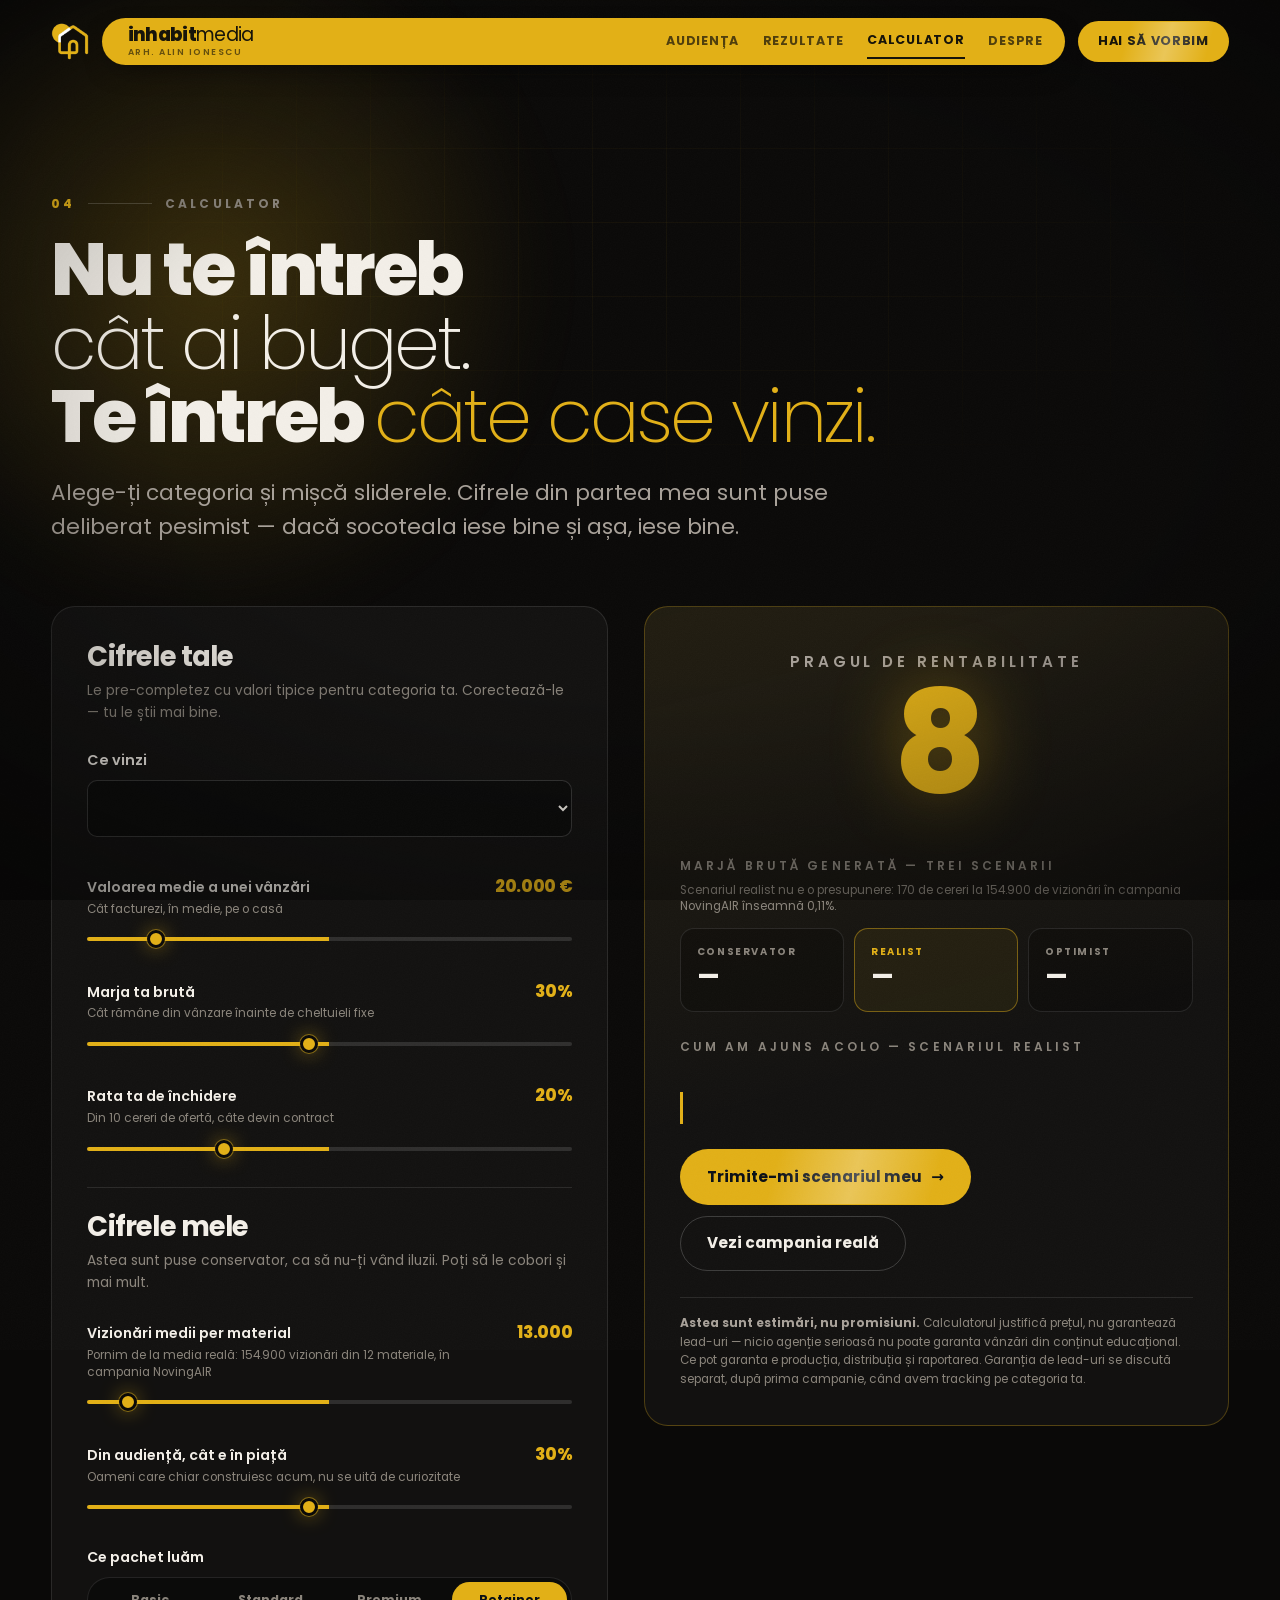
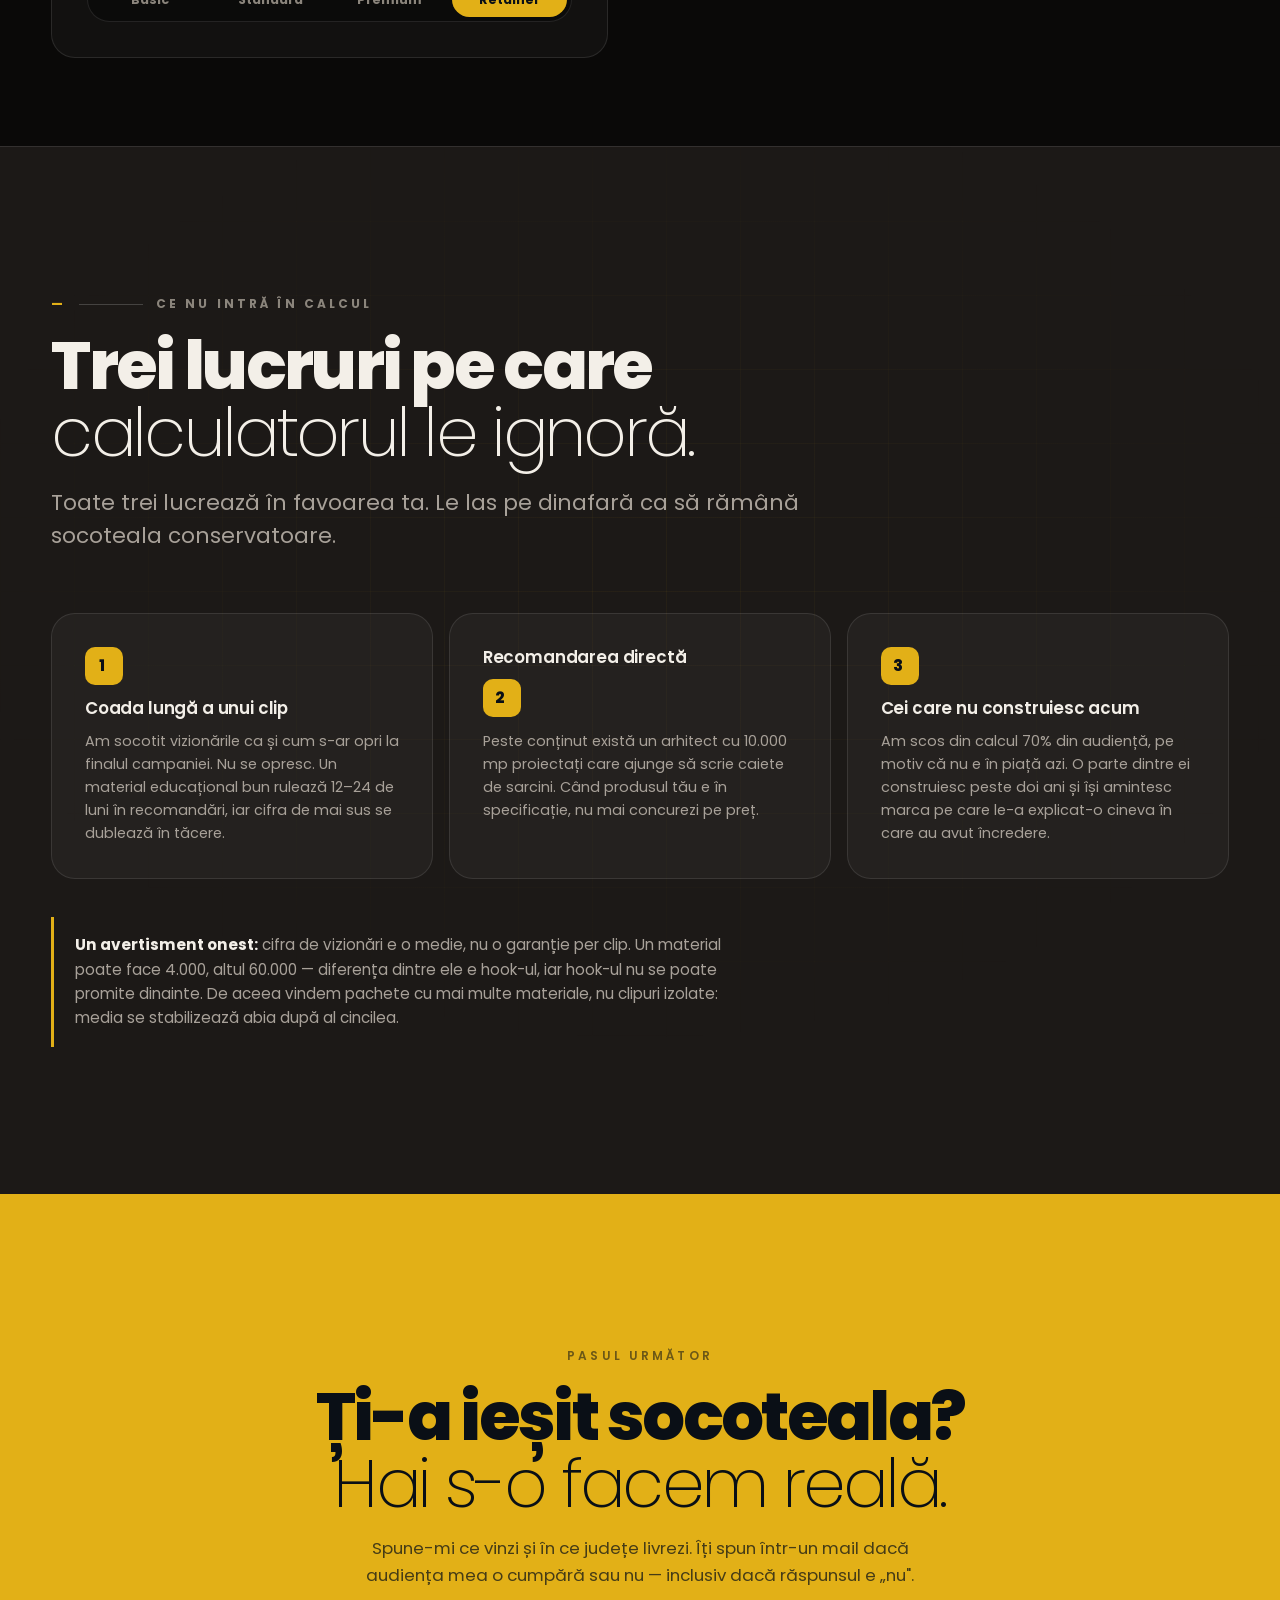
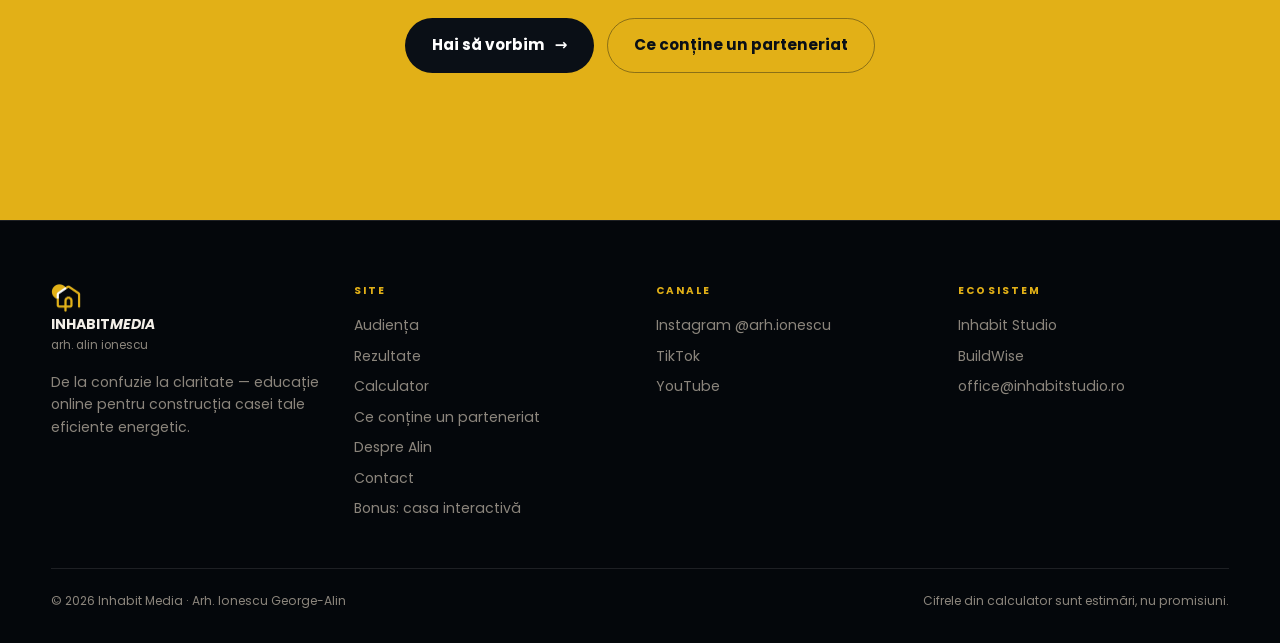
==== commit c00fd105: "Restul listei de design: galbenul, capitolele, capturile, țintele de atins Galbenul era pe tot, deci" ====
--- a/calculator.html
+++ b/calculator.html
@@ -9,7 +9,7 @@
 <link rel="icon" href="data:image/svg+xml,%3Csvg xmlns='http://www.w3.org/2000/svg' viewBox='0 0 32 32'%3E%3Crect width='32' height='32' rx='7' fill='%23E2B017'/%3E%3Cpath d='M7 15.5 16 8l9 7.5V25H7z' fill='none' stroke='%230A0F16' stroke-width='2.4' stroke-linejoin='round'/%3E%3C/svg%3E">
 <link rel="preconnect" href="https://fonts.googleapis.com">
 <link rel="preconnect" href="https://fonts.gstatic.com" crossorigin>
-<link href="https://fonts.googleapis.com/css2?family=Poppins:wght@200;300;400;500;600;700;800&display=swap" rel="stylesheet">
+<link href="https://fonts.googleapis.com/css2?family=Poppins:wght@200;400;500;600;700;800&display=swap" rel="stylesheet">
 <link rel="stylesheet" href="assets/css/style.css?v=16">
 <script>document.documentElement.classList.remove('no-js');</script>
 </head>
@@ -234,6 +234,7 @@
 
 <!-- ---------- DE CE FUNCȚIONEAZĂ ---------- -->
 <section class="section section--mist section--edge">
+  <div class="blueprint" aria-hidden="true"></div>
   <div class="wrap">
     <div class="section-head">
       <span class="slate" data-reveal><b>—</b><i></i>Ce nu intră în calcul</span>
@@ -307,7 +308,7 @@
     <div class="footer__top">
       <div>
         <a class="brand" href="index.html">
-          <img src="assets/img/inhabit-mark.png" alt="" width="30">
+          <img src="assets/img/inhabit-mark.png" alt="" width="30" height="30">
           <span><b>INHABIT<i>MEDIA</i></b><small style="display:block">arh. alin ionescu</small></span>
         </a>
         <p style="margin-top:1rem;max-width:30ch">
--- a/assets/css/style.css
+++ b/assets/css/style.css
@@ -42,7 +42,7 @@
      galbenul. Vechiul navy a ieșit complet din paletă — secțiunile care erau
      albastre sunt acum galbene (.section--lit). */
   --bg:        #0A0908;
-  --bg-2:      #121110;
+  --bg-2:      #1C1917;   /* era #121110: raport 1,10 față de --bg, adică invizibil. Acum 1,22. */
   --bg-3:      #1B1917;
 
   /* brand, neatins */
@@ -269,7 +269,20 @@
 .slate b { color: var(--yellow); font-weight: 800; }
 .slate i { display: block; width: clamp(28px, 5vw, 64px); height: 1px; background: var(--line-2); font-style: normal; }
 
-.section-head { display: grid; gap: 1.2rem; margin-bottom: clamp(2.2rem, 1rem + 3.5vw, 4.2rem); }
+.section-head { display: grid; gap: 1.2rem; margin-bottom: clamp(2.2rem, 1rem + 3.5vw, 4.2rem); position: relative; }
+.section-head > * { position: relative; z-index: 1; }
+/* Numărul de capitol, scris o dată mare și stins. Pe telefon e singurul reper
+   de „unde sunt" într-o coloană de blocuri identice — .slate are 10,5px. */
+.section-head[data-ch]::before {
+  content: attr(data-ch);
+  position: absolute; z-index: 0; pointer-events: none;
+  right: -.04em; top: -.34em;
+  font-size: clamp(6rem, 24vw, 14rem);
+  font-weight: 800; line-height: .78; letter-spacing: -.07em;
+  color: var(--ink); opacity: .05;
+  font-variant-numeric: tabular-nums;
+}
+.section--lit .section-head[data-ch]::before { color: var(--on-lit); opacity: .09; }
 .section-head .pill, .section-head .slate { justify-self: start; }
 
 /* pastila galbenă din deck */
@@ -436,17 +449,23 @@
 .nav--open .nav__toggle span:nth-child(3) { transform: translateY(-7px) rotate(-45deg); }
 
 @media (max-width: 980px) {
-  .nav__cta { display: none; }
-  .nav__cta-m { display: inline-flex; }
+  /* CTA-ul nu intră sub hamburger. Se strânge, dar rămâne pe ecran: e singurul
+     lucru pe care îl vindem, n-are ce căuta într-un sertar. */
+  .nav__cta { display: inline-flex; padding: .7em 1.05em; font-size: .68rem; letter-spacing: .08em; }
+  .nav__cta-m { display: none; }
+  .nav__word small { display: none; }
+  .nav__bar { gap: .6rem; padding-right: .45rem; }
   .nav__toggle { display: block; }
   .nav__links {
     position: fixed; inset: calc(var(--nav-pad) + 62px) var(--gutter) auto var(--gutter);
     flex-direction: column; align-items: stretch; gap: 0; margin-left: 0; padding: .4rem 1.3rem 1.4rem;
     background: var(--bg-2); border: 1px solid var(--line); border-radius: var(--r-lg);
     box-shadow: var(--shadow-lg);
-    clip-path: inset(0 0 100% 0); transition: clip-path .45s var(--ease);
+    /* clip-path ascunde doar vizual: linkurile rămâneau în ordinea de tab. */
+    visibility: hidden;
+    clip-path: inset(0 0 100% 0); transition: clip-path .45s var(--ease), visibility 0s .45s;
   }
-  .nav--open .nav__links { clip-path: inset(0 0 0 0); }
+  .nav--open .nav__links { clip-path: inset(0 0 0 0); visibility: visible; transition: clip-path .45s var(--ease), visibility 0s; }
   .nav__links a:not(.btn) {
     padding-block: .95rem; border-bottom: 1px solid var(--line);
     font-size: 1rem; color: var(--ink-2); text-transform: none; letter-spacing: 0;
@@ -506,7 +525,10 @@
   /* Zoom mai scurt pe telefon: sursa are 2648 px înălțime, iar un ecran de
      3x are nevoie de ~2530. La 1,12 am fi mărit poza; la 1,06 nu. */
   .hero__media img { animation-name: slowzoomSm; }
-  .hero { padding-top: calc(var(--nav-h) + 19svh); }
+  /* 19svh la 664svh însemna 126px de gol în capul primului ecran, iar
+     socoteala dădea ~777px de conținut într-un ecran de 664 — deci butoanele
+     începeau sub margine. 9svh lasă capul liber și aduce CTA-ul în ecran. */
+  .hero { padding-top: calc(var(--nav-h) + 9svh); }
   .hero__scrim {
     background:
       linear-gradient(180deg, rgba(7, 11, 17, .62) 0%, rgba(7, 11, 17, .06) 16%, rgba(7, 11, 17, .58) 34%, rgba(7, 11, 17, .9) 64%, var(--bg) 97%);
@@ -646,6 +668,12 @@
 .card > * { position: relative; }
 .card p { font-size: .9rem; color: var(--ink-2); }
 .card__n {
+  /* erau 4 pătrate galbene pline pe secțiune, în șase locuri pe site.
+     Sunt numerotare — deci arată ca eticheta de capitol, același vocabular. */
+  width: auto; height: auto; background: none; border-radius: 0;
+  display: block; place-items: unset; box-shadow: none;
+  color: var(--yellow); font-weight: 800;
+  font-size: .66rem; letter-spacing: .22em; margin-bottom: .1rem;
   width: 38px; height: 38px; border-radius: 10px;
   background: var(--yellow); color: #0A0F16;
   display: grid; place-items: center; font-weight: 800; font-size: .95rem;
@@ -714,7 +742,12 @@
 
 /* ---------- 15. Flow proces ---------- */
 .flow { display: flex; flex-wrap: wrap; gap: .55rem; align-items: center; }
-.flow__step { background: var(--yellow); color: #0A0F16; font-weight: 700; font-size: .88rem; padding: .6em 1.1em; border-radius: 12px; }
+.flow__step {
+  /* Nouă dreptunghiuri galbene pline erau cel mai zgomotos element de pe
+     pagină — pentru conținutul care îl interesează cel mai puțin pe cumpărător.
+     Pașii devin schiță; doar destinația rămâne aprinsă. */
+  background: transparent; color: var(--ink-2);
+  border: 1px solid var(--line-2); box-shadow: none; background: var(--yellow); color: #0A0F16; font-weight: 700; font-size: .88rem; padding: .6em 1.1em; border-radius: 12px; }
 .flow__step--big { font-size: clamp(1.05rem, .9rem + .9vw, 1.5rem); font-weight: 800; padding: .55em 1.2em; }
 .flow__sep { color: var(--ink-3); font-weight: 700; }
 
@@ -1137,7 +1170,9 @@
 .phones { display: grid; gap: clamp(1rem, .5rem + 2vw, 2rem); grid-template-columns: repeat(auto-fit, minmax(min(100%, 190px), 1fr)); }
 .phone {
   aspect-ratio: 9 / 19.5; border-radius: 28px; overflow: hidden; position: relative;
-  border: 6px solid #1C1A17; background: var(--bg-2);
+  /* ecranul rămâne la negrul vechi: --bg-2 s-a luminat la #1C1917, iar rama
+     ar fi ajuns aceeași culoare cu ecranul și telefonul ar fi dispărut. */
+  border: 6px solid #1C1A17; background: #121110;
   box-shadow: var(--shadow-lg);
   transition: transform .45s var(--ease);
 }
@@ -1387,18 +1422,27 @@
   .section--casa { min-height: min(66svh, 560px); }
 
   /* fâșia de cifre din hero intră și ea în bandă */
+  /* Patru cifre de aceeași mărime, pe orizontală, în primul ecran — și „PHI ✓",
+     care nu e cifră, în rând cu trei contoare. O cifră mare care ancorează,
+     trei mici care o susțin. */
   .figures.rail {
+    display: grid !important;
+    grid-template-columns: repeat(2, minmax(0, 1fr));
+    gap: 1.2rem 1rem;
+    margin-inline: 0; padding-inline: 0; overflow: visible;
+    -webkit-mask-image: none; mask-image: none;
     border-top: 1px solid var(--line-2);
-    padding-top: 1rem;
+    padding-top: 1.1rem;
   }
-  .figures.rail > * { flex: 0 0 min(58%, 210px); }
+  .figures.rail > * { flex: none; }
+  .figures.rail > *:first-child { grid-column: 1 / -1; }
+  .figures.rail > *:first-child b { font-size: clamp(2.4rem, 1.6rem + 4vw, 3.2rem); }
+  .figures b { font-size: clamp(1.5rem, 1.1rem + 2.6vw, 2rem); }
+  .figures span { font-size: .78rem; color: var(--ink-2); }
   .rail::after { content: ""; flex: 0 0 calc(var(--gutter) - .8rem); }
 
   /* mockupurile sunt mai înguste: patru ecrane de telefon unul sub altul
      mâncau două ecrane și jumătate de derulat, degeaba */
-  .phones.rail > * { flex: 0 0 min(52%, 200px); }
-  .phones.rail { align-items: center; }
-
   /* cifrele mari au nevoie de ceva mai multă lățime decât restul, altfel
      eticheta de sub ele se rupe în coloane de două cuvinte */
   .stat-grid.rail > * { flex: 0 0 min(82%, 330px); }
@@ -1406,13 +1450,34 @@
   /* Capturile din Insights: telefonul deasupra, explicația dedesubt, ambele
      pe mijlocul cardului. Lipit de marginea din stânga, telefonul arăta a
      listă tăiată; centrat arată a obiect așezat. */
-  .proof.rail > * {
-    flex: 0 0 min(82%, 330px);
-    grid-template-columns: 1fr;
-    justify-items: center; text-align: center;
+  /* Capturile din Insights sunt singura dovadă verificabilă de pe site, și
+     erau la 158px dintr-o sursă de 946px — micșorare de 6×, deci cifrele
+     aveau 6,7px. O dovadă pe care n-o poți citi nu e o dovadă. Ies din bandă,
+     ies din rama de telefon (omul ține deja un telefon în mână), se decupează
+     pe zona cu cifre și se deschid la atingere. Micșorare 2,4×. */
+  .proof {
+    display: grid !important; grid-template-columns: 1fr; gap: 1.6rem;
+    margin-inline: 0; padding-inline: 0; overflow: visible;
+    -webkit-mask-image: none; mask-image: none;
   }
-  .proof.rail .proof__shot { max-width: 172px; width: 100%; margin-inline: auto; }
-  .proof.rail figcaption { justify-items: center; }
+  .proof__item { grid-template-columns: 1fr; gap: .8rem; text-align: left; justify-items: stretch; }
+  .proof__shot {
+    position: relative;
+    max-width: none; width: 100%; margin-inline: 0;
+    border-width: 0; border-radius: 14px;
+    box-shadow: var(--shadow), 0 0 0 1px var(--line) inset;
+  }
+  .proof__shot::before, .proof__shot::after { display: none; }
+  .proof__shot img { aspect-ratio: 5 / 4; object-fit: cover; object-position: 50% 0; }
+  .proof__shot a { display: block; }
+  .proof__shot a::after {
+    content: "atinge pentru mărime reală";
+    position: absolute; left: .7rem; bottom: .6rem;
+    font-size: .62rem; letter-spacing: .14em; text-transform: uppercase;
+    font-weight: 700; color: var(--yellow);
+    background: rgba(10, 9, 8, .78); padding: .4em .7em; border-radius: 100px;
+  }
+  .proof figcaption { justify-items: start; text-align: left; }
 
   /* Cardurile cu text intră și ele în bandă — erau exact blocurile suprapuse
      din care pagina ieșea cascadă. Sunt mai late decât cifrele: sub 82% textul
@@ -1508,6 +1573,9 @@
   width: 22px; height: 3px; border-radius: 100px; padding: 0;
   background: var(--line-2); transition: background-color .35s, width .35s var(--ease);
 }
+/* ținta reală, invizibilă: 44px pe verticală, fără să miște desenul de 3px */
+.deck__dots button { position: relative; }
+.deck__dots button::after { content: ""; position: absolute; left: -6px; right: -6px; top: -20px; bottom: -20px; }
 .deck__dots button[aria-current="true"] { background: var(--yellow); width: 34px; }
 .section--lit .deck__dots button { background: rgba(23, 20, 10, .25); }
 .section--lit .deck__dots button[aria-current="true"] { background: var(--on-lit); }
@@ -1590,3 +1658,38 @@
   input[type="range"] { height: 44px; }
   input[type="range"]::-webkit-slider-thumb { margin-top: -7px; }
 }
+
+/* ==========================================================================
+   33. RITM PE TELEFON
+   ========================================================================== */
+@media (max-width: 720px) {
+  /* Antetul stătea la 35px de conținut și la 102px de secțiunea de dinainte:
+     ochiul îl grupa cu cardurile de dedesubt, nu cu propria secțiune. */
+  .section-head { margin-bottom: 2.1rem; gap: .9rem; }
+
+  /* Poppins ExtraLight la 16,7px într-un gri stins nu e text, e ceață.
+     Greutatea 200 e frumoasă la 60px, nu la 16. */
+  .marquee span { font-weight: 300; color: var(--ink-2); font-size: 1.05rem; }
+  .marquee { padding-block: .85rem; }
+
+  /* Un mockup gol de 118px arată a imagine care n-a încărcat. Până apar
+     clipurile reale, formatul se anunță cu textul lui, nu cu o ramă goală.
+     Când vin clipurile: șterge regula. */
+  .format:has(.phone__empty) { grid-template-columns: 1fr; gap: .5rem; }
+  .format:has(.phone__empty) .phone { display: none; }
+  .format:has(.phone__empty) .format__body { border-left: 2px solid var(--yellow); padding-left: 1rem; }
+
+  /* ținta minimă pe touch, fără să se schimbe desenul */
+  .seg button { min-height: 44px; }
+}
+
+@media (max-width: 460px) {
+  /* la 6 rânduri de titlu, primul ecran nu mai avea loc de nimic altceva */
+  :root { --fs-h1: clamp(1.7rem, 0.4rem + 6.2vw, 2.6rem); }
+}
+
+@media (max-width: 420px) {
+  /* pe telefoanele înguste din CTA rămâne doar verbul */
+  .nav__cta { font-size: 0; padding: .8em 1em; }
+  .nav__cta::before { content: "Scrie-mi"; font-size: .68rem; letter-spacing: .08em; }
+}
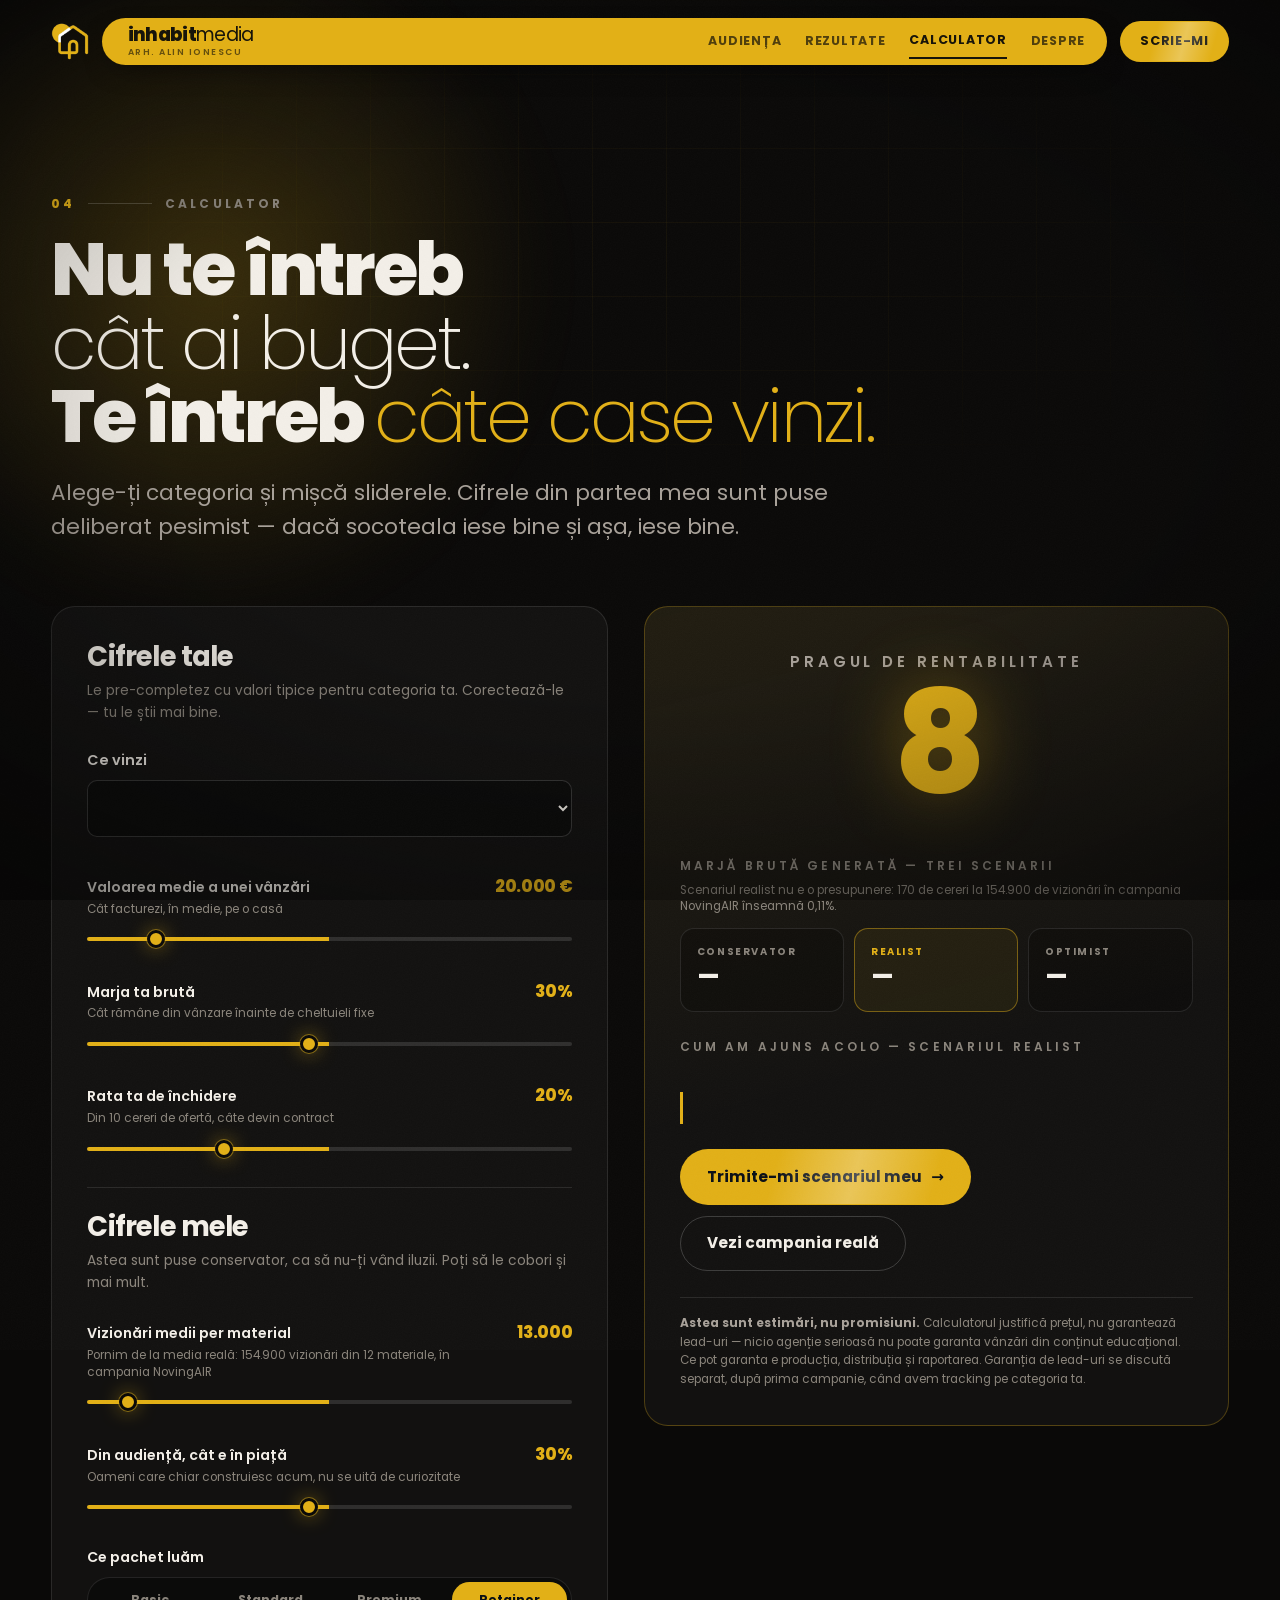
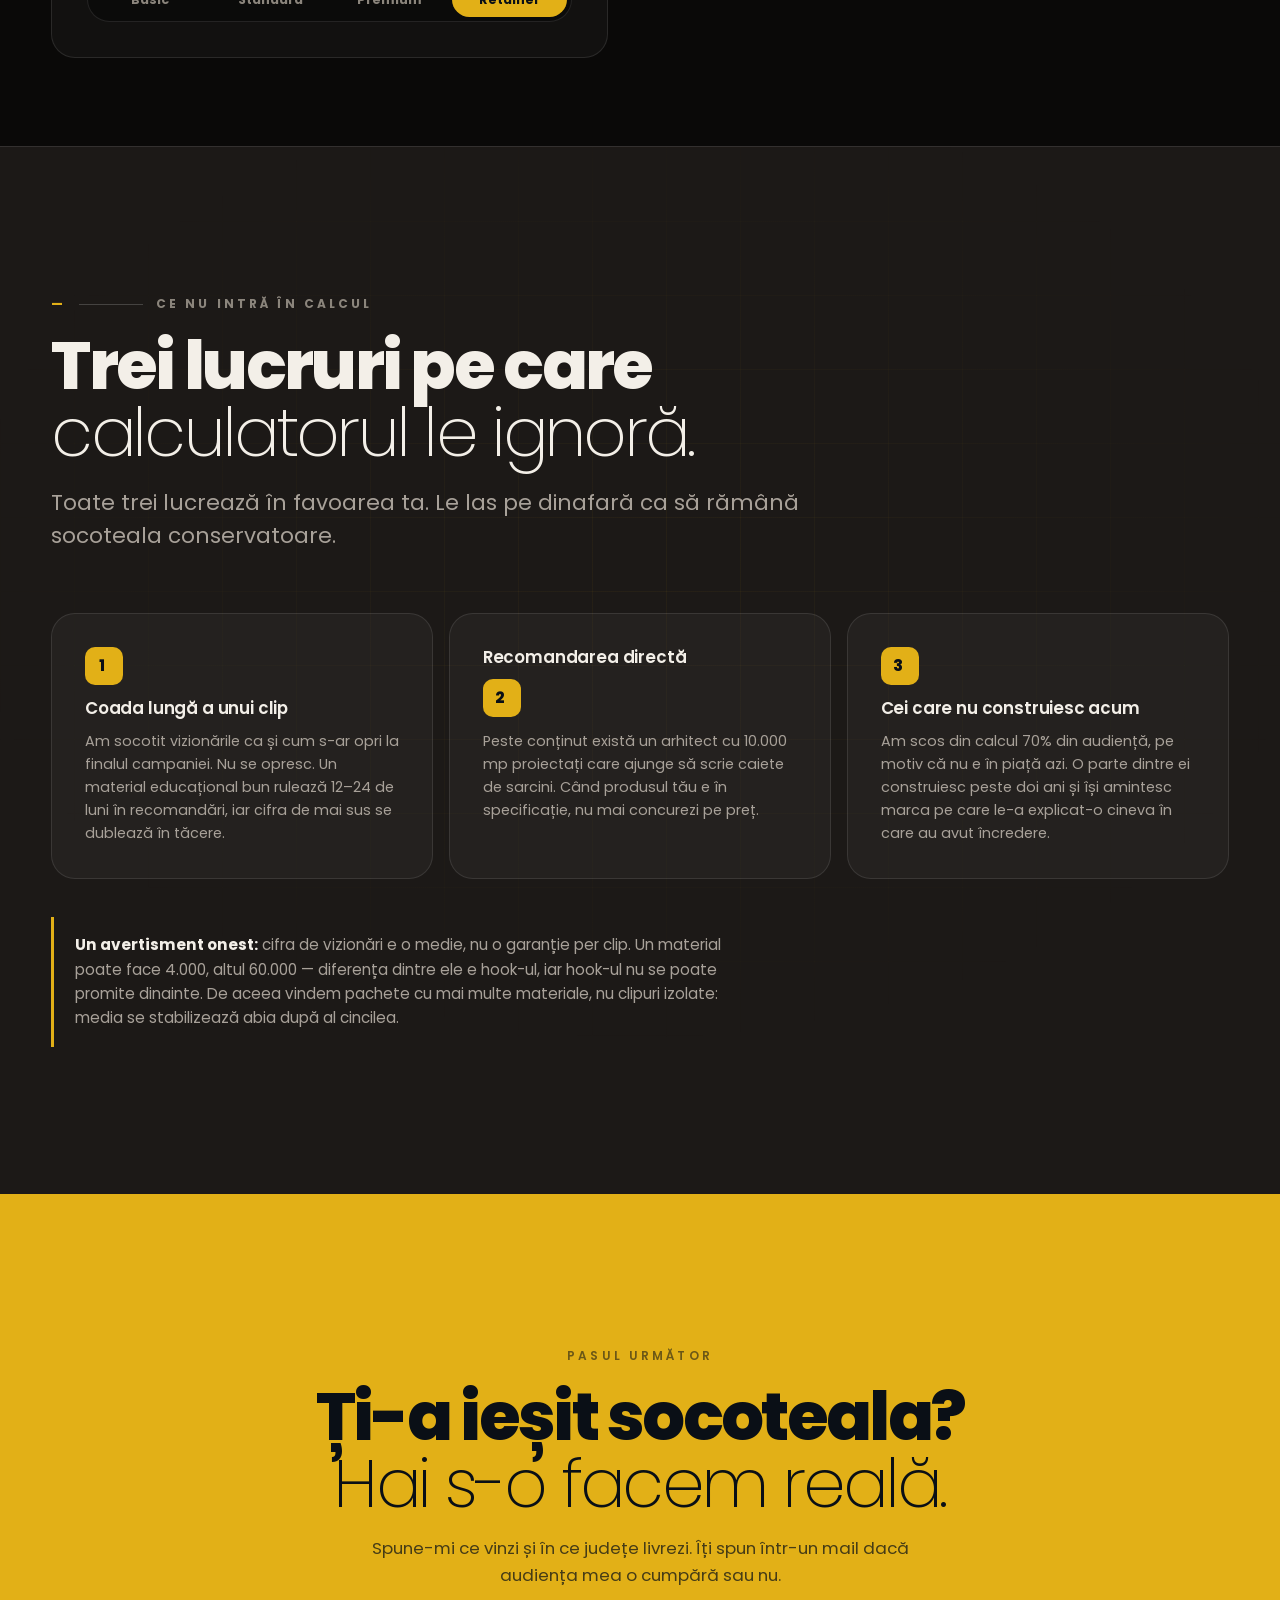
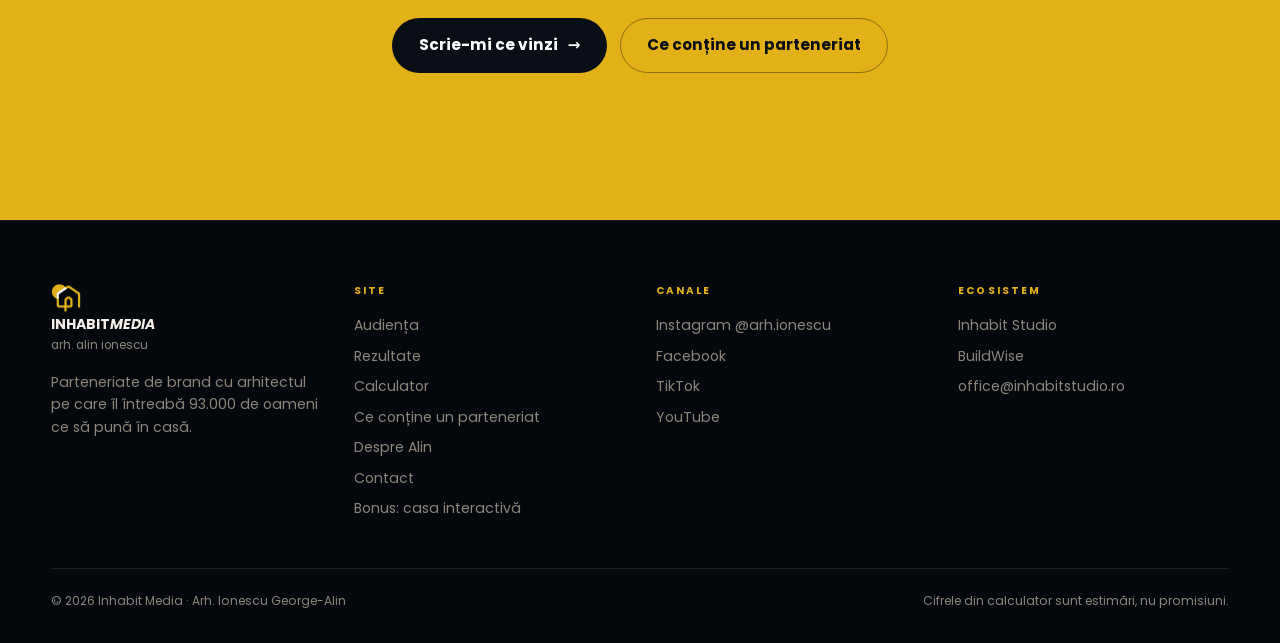
==== commit 463b1a4b: "Pasul de text: titlul, cifrele care se băteau cap în cap, CTA-ul, tăieturile H1 era "Zeci de mii de " ====
--- a/calculator.html
+++ b/calculator.html
@@ -53,14 +53,14 @@
       <a href="rezultate.html">Rezultate</a>
       <a href="calculator.html">Calculator</a>
       <a href="despre.html">Despre</a>
-        <a class="btn btn--dark nav__cta-m" href="contact.html">Hai să vorbim</a>
+        <a class="btn btn--dark nav__cta-m" href="contact.html">Scrie-mi</a>
       </nav>
       <button class="nav__toggle" id="navToggle" aria-label="Meniu" aria-expanded="false" aria-controls="navLinks">
         <span></span><span></span><span></span>
       </button>
     </div>
 
-    <a class="btn btn--primary nav__cta" href="contact.html">Hai să vorbim</a>
+    <a class="btn btn--primary nav__cta" href="contact.html">Scrie-mi</a>
   </div>
 </header>
 
@@ -292,10 +292,10 @@
     <h2 style="margin-top:1rem" data-reveal>Ți-a ieșit socoteala? <span>Hai s-o facem reală.</span></h2>
     <p style="margin-top:1.1rem" data-reveal>
       Spune-mi ce vinzi și în ce județe livrezi. Îți spun într-un mail dacă
-      audiența mea o cumpără sau nu — inclusiv dacă răspunsul e „nu".
+      audiența mea o cumpără sau nu.
     </p>
     <div class="cta__row" data-reveal>
-      <a class="btn btn--dark" href="contact.html">Hai să vorbim <span class="btn__a">→</span></a>
+      <a class="btn btn--dark" href="contact.html">Scrie-mi ce vinzi <span class="btn__a">→</span></a>
       <a class="btn btn--ghost" href="pachete.html">Ce conține un parteneriat</a>
     </div>
   </div>
@@ -311,9 +311,9 @@
           <img src="assets/img/inhabit-mark.png" alt="" width="30" height="30">
           <span><b>INHABIT<i>MEDIA</i></b><small style="display:block">arh. alin ionescu</small></span>
         </a>
-        <p style="margin-top:1rem;max-width:30ch">
-          De la confuzie la claritate — educație online pentru construcția casei
-          tale eficiente energetic.
+        <p style="margin-top:1rem;max-width:32ch">
+          Parteneriate de brand cu arhitectul pe care îl întreabă 93.000 de
+          oameni ce să pună în casă.
         </p>
       </div>
       <div>
@@ -332,6 +332,7 @@
         <h5>Canale</h5>
         <ul>
           <li><a href="https://instagram.com/arh.ionescu" target="_blank" rel="noopener">Instagram @arh.ionescu</a></li>
+          <li><a href="https://www.facebook.com/arh.ionescu.alin/" target="_blank" rel="noopener">Facebook</a></li>
           <li><a href="https://tiktok.com/@arh.alin.ionescu" target="_blank" rel="noopener">TikTok</a></li>
           <li><a href="https://youtube.com/@arh.alinionescu" target="_blank" rel="noopener">YouTube</a></li>
         </ul>
--- a/assets/css/style.css
+++ b/assets/css/style.css
@@ -749,6 +749,7 @@
   background: transparent; color: var(--ink-2);
   border: 1px solid var(--line-2); box-shadow: none; background: var(--yellow); color: #0A0F16; font-weight: 700; font-size: .88rem; padding: .6em 1.1em; border-radius: 12px; }
 .flow__step--big { font-size: clamp(1.05rem, .9rem + .9vw, 1.5rem); font-weight: 800; padding: .55em 1.2em; }
+.flow__step[data-key] { border-color: rgba(226,176,23,.45); color: var(--ink); }
 .flow__sep { color: var(--ink-3); font-weight: 700; }
 
 /* ---------- 16. Profiluri audiență ---------- */
@@ -1672,13 +1673,6 @@
   .marquee span { font-weight: 300; color: var(--ink-2); font-size: 1.05rem; }
   .marquee { padding-block: .85rem; }
 
-  /* Un mockup gol de 118px arată a imagine care n-a încărcat. Până apar
-     clipurile reale, formatul se anunță cu textul lui, nu cu o ramă goală.
-     Când vin clipurile: șterge regula. */
-  .format:has(.phone__empty) { grid-template-columns: 1fr; gap: .5rem; }
-  .format:has(.phone__empty) .phone { display: none; }
-  .format:has(.phone__empty) .format__body { border-left: 2px solid var(--yellow); padding-left: 1rem; }
-
   /* ținta minimă pe touch, fără să se schimbe desenul */
   .seg button { min-height: 44px; }
 }
@@ -1693,3 +1687,12 @@
   .nav__cta { font-size: 0; padding: .8em 1em; }
   .nav__cta::before { content: "Scrie-mi"; font-size: .68rem; letter-spacing: .08em; }
 }
+
+@media (max-width: 720px) {
+  /* Cele patru formate erau patru rânduri identice: mockup stânga, text dreapta.
+     .format--flip inversa două dintre ele doar peste 721px — adică nu pe telefon,
+     unde chiar conta. Coborât și aici. */
+  .format--flip { grid-template-columns: minmax(0, 1fr) minmax(0, 118px); }
+  .format--flip .phone { order: 2; }
+  .format--flip .format__body { text-align: right; justify-items: end; }
+}
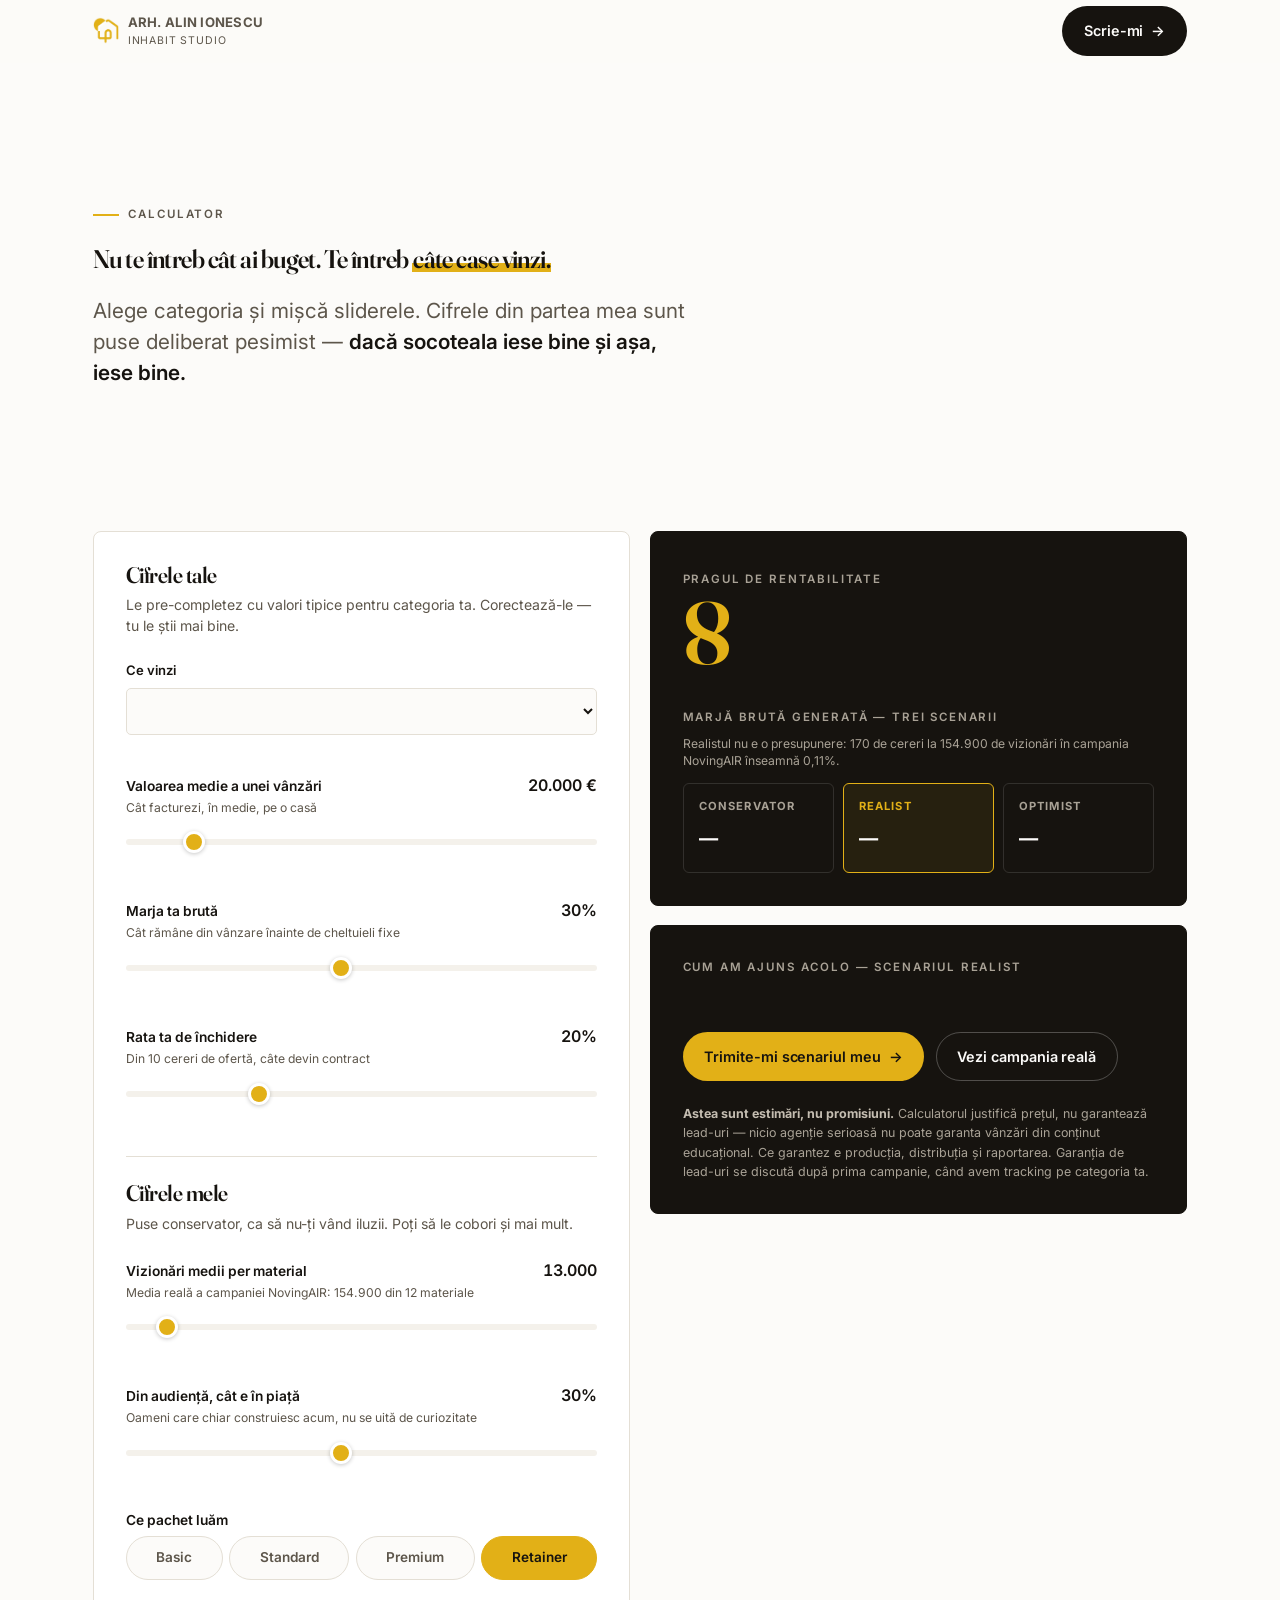
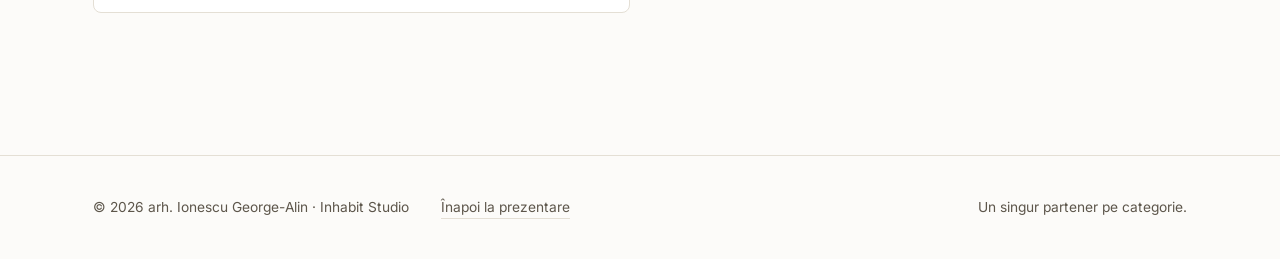
==== commit a67b81a3: "Redesign: o pagină, 581 de cuvinte, un singur lucru păstrat — galbenul Site-ul avea 7 pagini și 4.22" ====
--- a/calculator.html
+++ b/calculator.html
@@ -1,98 +1,59 @@
 <!doctype html>
-<html lang="ro" class="no-js">
+<html lang="ro">
 <head>
 <meta charset="utf-8">
 <meta name="viewport" content="width=device-width, initial-scale=1">
-<title>Cât îți aduce un parteneriat — Inhabit Media / arh. Alin Ionescu</title>
-<meta name="description" content="Alege-ți categoria, mișcă trei slidere și vezi de câte vânzări ai nevoie ca să ieși pe zero. Estimare, nu promisiune.">
-<meta name="theme-color" content="#0A0908">
-<link rel="icon" href="data:image/svg+xml,%3Csvg xmlns='http://www.w3.org/2000/svg' viewBox='0 0 32 32'%3E%3Crect width='32' height='32' rx='7' fill='%23E2B017'/%3E%3Cpath d='M7 15.5 16 8l9 7.5V25H7z' fill='none' stroke='%230A0F16' stroke-width='2.4' stroke-linejoin='round'/%3E%3C/svg%3E">
+<title>Calculator — ce-ți aduce un parteneriat</title>
+<meta name="description" content="Mișcă sliderele cu cifrele tale și vezi de câte vânzări ai nevoie ca să iasă pe zero. Cifrele mele sunt puse conservator.">
+<meta property="og:type" content="website">
+<meta property="og:title" content="Calculator — ce-ți aduce un parteneriat">
+<meta property="og:description" content="De câte vânzări ai nevoie ca parteneriatul să iasă pe zero. Scenariul realist e o rată măsurată, nu o presupunere.">
+<meta property="og:url" content="https://elod3.github.io/casa-care-vinde-v2/calculator.html">
+<meta property="og:image" content="https://elod3.github.io/casa-care-vinde-v2/assets/img/og.jpg">
+<link rel="icon" href="assets/img/inhabit-mark.png">
 <link rel="preconnect" href="https://fonts.googleapis.com">
 <link rel="preconnect" href="https://fonts.gstatic.com" crossorigin>
-<link href="https://fonts.googleapis.com/css2?family=Poppins:wght@200;400;500;600;700;800&display=swap" rel="stylesheet">
-<link rel="stylesheet" href="assets/css/style.css?v=16">
-<script>document.documentElement.classList.remove('no-js');</script>
+<link href="https://fonts.googleapis.com/css2?family=Fraunces:opsz,wght@9..144,600&family=Inter:wght@400;500;600;700&display=swap" rel="stylesheet">
+<link rel="stylesheet" href="assets/css/site.css">
 </head>
 <body>
 
-<!-- Ecran de încărcare. Stă peste o pagină care se încarcă normal dedesubt;
-     nu amână nimic. Se arată o singură dată pe sesiune. -->
-<div class="loader" id="loader" role="status" aria-live="polite">
-  <div class="loader__grid" aria-hidden="true"></div>
-  <div class="loader__glow" aria-hidden="true"></div>
-  <div class="loader__inner">
-    <img class="loader__mark" src="assets/img/inhabit-mark.png" alt="" width="60" height="60">
-    <p class="loader__word">
-      <b>inhabit<i>media</i></b>
-      <small>arh. alin ionescu</small>
-    </p>
-    <div class="loader__bar" aria-hidden="true"><i></i></div>
-    <p class="loader__meta">
-      <span class="loader__step">Se pregătește pagina</span>
-      <b class="loader__pct">0%</b>
-    </p>
-  </div>
-  <span class="loader__skip" aria-hidden="true">Apasă ca să intri</span>
-</div>
-
-<div class="atmos" aria-hidden="true"></div>
-<div class="progress" aria-hidden="true"></div>
-
-<header class="nav nav--solid" id="nav">
-  <div class="nav__inner">
-    <a class="brand brand--mark" href="index.html" aria-label="Inhabit Media — acasă">
-      <img src="assets/img/inhabit-mark.png" alt="" width="34" height="34">
+<header class="nav" id="nav">
+  <div class="wrap nav__in">
+    <a class="nav__brand" href="./">
+      <img src="assets/img/inhabit-mark.png" alt="" width="26" height="27">
+      <span><b>arh. Alin Ionescu</b><span>Inhabit Studio</span></span>
     </a>
-
-    <div class="nav__bar">
-      <a class="nav__word" href="index.html">
-        <b>INHABIT<i>MEDIA</i></b><small>arh. alin ionescu</small>
-      </a>
-      <nav class="nav__links" id="navLinks">
-      <a href="index.html#audienta">Audiența</a>
-      <a href="rezultate.html">Rezultate</a>
-      <a href="calculator.html">Calculator</a>
-      <a href="despre.html">Despre</a>
-        <a class="btn btn--dark nav__cta-m" href="contact.html">Scrie-mi</a>
-      </nav>
-      <button class="nav__toggle" id="navToggle" aria-label="Meniu" aria-expanded="false" aria-controls="navLinks">
-        <span></span><span></span><span></span>
-      </button>
+    <a class="btn btn--ink" href="index.html#scrie">Scrie-mi <i>→</i></a>
+  </div>
+</header>
+
+<main>
+<section style="padding-bottom:clamp(2rem,1rem+3vw,3rem)">
+  <div class="wrap">
+    <div style="max-width:54ch">
+      <p class="eyebrow">Calculator</p>
+      <h1 style="font-size:clamp(2rem,1.2rem+3.4vw,3.4rem)">Nu te întreb cât ai buget. Te întreb <span class="mark">câte case vinzi.</span></h1>
+      <p class="lead" style="margin-top:1.4rem">
+        Alege categoria și mișcă sliderele. Cifrele din partea mea sunt puse
+        deliberat pesimist — <strong>dacă socoteala iese bine și așa, iese bine.</strong>
+      </p>
     </div>
-
-    <a class="btn btn--primary nav__cta" href="contact.html">Scrie-mi</a>
-  </div>
-</header>
-
-<main>
-
-<section class="page-hero">
-  <div class="glow glow--tl" aria-hidden="true"></div>
-  <div class="blueprint" aria-hidden="true"></div>
-  <div class="wrap">
-    <span class="slate" data-reveal><b>04</b><i></i>Calculator</span>
-    <h1 data-reveal style="--d:60ms">Nu te întreb <span>cât ai buget.</span><br>Te întreb <span class="hl">câte case vinzi.</span></h1>
-    <p class="lead" data-reveal style="--d:120ms">
-      Alege-ți categoria și mișcă sliderele. Cifrele din partea mea sunt puse
-      deliberat pesimist — dacă socoteala iese bine și așa, iese bine.
-    </p>
   </div>
 </section>
 
-<!-- ---------- CALCULATORUL ---------- -->
-<section class="section section--tight" style="padding-top:0">
+<section style="padding-top:0">
   <div class="wrap">
     <div class="calc" id="calc">
 
       <!-- ======= INTRĂRI ======= -->
-      <div class="calc__panel" data-reveal>
-
-        <div class="calc__head">
+      <div class="panel">
+        <div class="panel__h">
           <h3>Cifrele tale</h3>
           <p>Le pre-completez cu valori tipice pentru categoria ta. Corectează-le — tu le știi mai bine.</p>
         </div>
 
-        <div class="field" style="margin:0">
+        <div class="field">
           <label for="c-cat">Ce vinzi</label>
           <select id="c-cat"></select>
           <span class="ctrl__hint" id="o-catref"></span>
@@ -105,8 +66,7 @@
             </span>
             <span class="ctrl__val" id="v-sale">20.000 €</span>
           </div>
-          <input type="range" id="c-sale" min="1000" max="150000" step="500" value="20000"
-                 aria-label="Valoarea medie a unei vânzări în euro">
+          <input type="range" id="c-sale" min="1000" max="150000" step="500" value="20000" aria-label="Valoarea medie a unei vânzări în euro">
         </div>
 
         <div class="ctrl">
@@ -116,8 +76,7 @@
             </span>
             <span class="ctrl__val" id="v-marja">30%</span>
           </div>
-          <input type="range" id="c-marja" min="5" max="60" step="1" value="30"
-                 aria-label="Marja brută în procente">
+          <input type="range" id="c-marja" min="5" max="60" step="1" value="30" aria-label="Marja brută în procente">
         </div>
 
         <div class="ctrl">
@@ -127,24 +86,22 @@
             </span>
             <span class="ctrl__val" id="v-close">20%</span>
           </div>
-          <input type="range" id="c-close" min="5" max="60" step="1" value="20"
-                 aria-label="Rata de închidere în procente">
-        </div>
-
-        <div class="calc__head" style="border-top:1px solid var(--line);padding-top:1.5rem">
+          <input type="range" id="c-close" min="5" max="60" step="1" value="20" aria-label="Rata de închidere în procente">
+        </div>
+
+        <div class="panel__h" style="border-top:1px solid var(--line);padding-top:1.6rem;margin-top:2rem">
           <h3>Cifrele mele</h3>
-          <p>Astea sunt puse conservator, ca să nu-ți vând iluzii. Poți să le cobori și mai mult.</p>
+          <p>Puse conservator, ca să nu-ți vând iluzii. Poți să le cobori și mai mult.</p>
         </div>
 
         <div class="ctrl">
           <div class="ctrl__top">
             <span class="ctrl__label">Vizionări medii per material
-              <span class="ctrl__hint">Pornim de la media reală: 154.900 vizionări din 12 materiale, în campania NovingAIR</span>
+              <span class="ctrl__hint">Media reală a campaniei NovingAIR: 154.900 din 12 materiale</span>
             </span>
             <span class="ctrl__val" id="v-views">13.000</span>
           </div>
-          <input type="range" id="c-views" min="3000" max="150000" step="1000" value="13000"
-                 aria-label="Vizionări medii per material">
+          <input type="range" id="c-views" min="3000" max="150000" step="1000" value="13000" aria-label="Vizionări medii per material">
         </div>
 
         <div class="ctrl">
@@ -154,14 +111,11 @@
             </span>
             <span class="ctrl__val" id="v-piata">30%</span>
           </div>
-          <input type="range" id="c-piata" min="5" max="60" step="1" value="30"
-                 aria-label="Procent din audiență aflat în piață">
-        </div>
-
-        <div class="ctrl">
-          <div class="ctrl__top">
-            <span class="ctrl__label">Ce pachet luăm</span>
-          </div>
+          <input type="range" id="c-piata" min="5" max="60" step="1" value="30" aria-label="Procent din audiență aflat în piață">
+        </div>
+
+        <div class="ctrl" style="margin-bottom:0">
+          <div class="ctrl__top"><span class="ctrl__label">Ce pachet luăm</span></div>
           <div class="seg" id="c-seg">
             <button type="button" data-pachet="basic"    aria-pressed="false">Basic</button>
             <button type="button" data-pachet="standard" aria-pressed="false">Standard</button>
@@ -169,192 +123,86 @@
             <button type="button" data-pachet="retainer" aria-pressed="true">Retainer</button>
           </div>
         </div>
-
       </div>
 
       <!-- ======= IEȘIRI ======= -->
-      <div class="calc__panel calc__panel--out" data-reveal style="--d:100ms">
-
-        <div class="bigfig">
-          <span class="micro">Pragul de rentabilitate</span>
-          <b id="o-be">8</b>
-          <span id="o-be-sub"></span>
-        </div>
-
-        <div>
-          <span class="micro" style="display:block;margin-bottom:.8rem">Marjă brută generată — trei scenarii</span>
-          <p class="ctrl__hint" style="margin:-.4rem 0 .8rem">
-            Scenariul realist nu e o presupunere: 170 de cereri la 154.900 de
-            vizionări în campania NovingAIR înseamnă 0,11%.
+      <div class="calc__right">
+
+        <div class="panel panel--out">
+          <div class="bigfig">
+            <span class="micro">Pragul de rentabilitate</span>
+            <b id="o-be">8</b>
+            <span id="o-be-sub"></span>
+          </div>
+
+          <div>
+            <span class="micro" style="display:block;margin-bottom:.5rem">Marjă brută generată — trei scenarii</span>
+            <p class="ctrl__hint" style="color:#A9A296;margin:0 0 .9rem">
+              Realistul nu e o presupunere: 170 de cereri la 154.900 de vizionări
+              în campania NovingAIR înseamnă 0,11%.
+            </p>
+            <div class="scen-row">
+              <div class="scen">
+                <span class="scen__k">Conservator</span>
+                <span class="scen__v" id="o-cons">—</span>
+                <span class="scen__s" id="o-cons-s"></span>
+              </div>
+              <div class="scen scen--mid">
+                <span class="scen__k">Realist</span>
+                <span class="scen__v" id="o-real">—</span>
+                <span class="scen__s" id="o-real-s"></span>
+              </div>
+              <div class="scen">
+                <span class="scen__k">Optimist</span>
+                <span class="scen__v" id="o-opt">—</span>
+                <span class="scen__s" id="o-opt-s"></span>
+              </div>
+            </div>
+          </div>
+        </div>
+
+        <div class="panel panel--detail">
+          <div>
+            <span class="micro" style="display:block;margin-bottom:.7rem">Cum am ajuns acolo — scenariul realist</span>
+            <div class="chain" id="o-chain"></div>
+          </div>
+
+          <p style="margin:0;font-size:.88rem;line-height:1.55;color:#C4BDB1" id="o-cost"></p>
+
+          <div style="display:flex;flex-wrap:wrap;gap:.7rem">
+            <a class="btn btn--gold" href="index.html#scrie">Trimite-mi scenariul meu <i>→</i></a>
+            <a class="btn btn--line" href="index.html#dovada" style="color:var(--paper);border-color:rgba(255,255,255,.25)">Vezi campania reală</a>
+          </div>
+
+          <p class="disclaim" style="margin:0">
+            <b>Astea sunt estimări, nu promisiuni.</b> Calculatorul justifică prețul,
+            nu garantează lead-uri — nicio agenție serioasă nu poate garanta vânzări
+            din conținut educațional. Ce garantez e producția, distribuția și
+            raportarea. Garanția de lead-uri se discută după prima campanie, când
+            avem tracking pe categoria ta.
           </p>
-          <div class="scenarios">
-            <div class="scen">
-              <span class="scen__k">Conservator</span>
-              <span class="scen__v" id="o-cons">—</span>
-              <span class="scen__s" id="o-cons-s"></span>
-            </div>
-            <div class="scen scen--mid">
-              <span class="scen__k">Realist</span>
-              <span class="scen__v" id="o-real">—</span>
-              <span class="scen__s" id="o-real-s"></span>
-            </div>
-            <div class="scen">
-              <span class="scen__k">Optimist</span>
-              <span class="scen__v" id="o-opt">—</span>
-              <span class="scen__s" id="o-opt-s"></span>
-            </div>
-          </div>
-        </div>
-
-        <div>
-          <span class="micro" style="display:block;margin-bottom:.6rem">Cum am ajuns acolo — scenariul realist</span>
-          <div class="chain" id="o-chain"></div>
-        </div>
-
-        <p class="note" style="margin:0" id="o-cost"></p>
-
-        <div style="display:flex;flex-wrap:wrap;gap:.7rem">
-          <a class="btn btn--primary" href="contact.html">Trimite-mi scenariul meu <span class="btn__a">→</span></a>
-          <a class="btn btn--ghost" href="rezultate.html">Vezi campania reală</a>
-        </div>
-
-        <p class="calc__foot">
-          <b>Astea sunt estimări, nu promisiuni.</b> Calculatorul justifică prețul, nu
-          garantează lead-uri — nicio agenție serioasă nu poate garanta vânzări din
-          conținut educațional. Ce pot garanta e producția, distribuția și raportarea.
-          Garanția de lead-uri se discută separat, după prima campanie, când avem
-          tracking pe categoria ta.
-        </p>
-
-      </div>
-
-    </div>
-  </div>
-</section>
-
-<!-- ---------- DE CE FUNCȚIONEAZĂ ---------- -->
-<section class="section section--mist section--edge">
-  <div class="blueprint" aria-hidden="true"></div>
-  <div class="wrap">
-    <div class="section-head">
-      <span class="slate" data-reveal><b>—</b><i></i>Ce nu intră în calcul</span>
-      <h2 data-reveal style="--d:60ms">Trei lucruri pe care <span>calculatorul le ignoră.</span></h2>
-      <p class="lead" data-reveal style="--d:100ms">
-        Toate trei lucrează în favoarea ta. Le las pe dinafară ca să rămână
-        socoteala conservatoare.
-      </p>
-    </div>
-
-    <div class="cards rail">
-      <article class="card" data-reveal>
-        <span class="card__n">1</span>
-        <h4>Coada lungă a unui clip</h4>
-        <p>
-          Am socotit vizionările ca și cum s-ar opri la finalul campaniei. Nu se
-          opresc. Un material educațional bun rulează 12–24 de luni în
-          recomandări, iar cifra de mai sus se dublează în tăcere.
-        </p>
-      </article>
-      <article class="card" data-reveal style="--d:80ms">
-        <h4>Recomandarea directă</h4>
-        <span class="card__n">2</span>
-        <p>
-          Peste conținut există un arhitect cu 10.000 mp proiectați care ajunge
-          să scrie caiete de sarcini. Când produsul tău e în specificație, nu
-          mai concurezi pe preț.
-        </p>
-      </article>
-      <article class="card" data-reveal style="--d:160ms">
-        <span class="card__n">3</span>
-        <h4>Cei care nu construiesc acum</h4>
-        <p>
-          Am scos din calcul 70% din audiență, pe motiv că nu e în piață azi.
-          O parte dintre ei construiesc peste doi ani și își amintesc marca pe
-          care le-a explicat-o cineva în care au avut încredere.
-        </p>
-      </article>
-    </div>
-
-    <p class="note" style="margin-top:2.4rem" data-reveal>
-      <b>Un avertisment onest:</b> cifra de vizionări e o medie, nu o garanție
-      per clip. Un material poate face 4.000, altul 60.000 — diferența dintre
-      ele e hook-ul, iar hook-ul nu se poate promite dinainte. De aceea vindem
-      pachete cu mai multe materiale, nu clipuri izolate: media se stabilizează
-      abia după al cincilea.
-    </p>
-  </div>
-</section>
-
-<!-- ---------- CTA ---------- -->
-<section class="section cta">
-  <div class="wrap wrap--narrow">
-    <span class="micro" data-reveal>Pasul următor</span>
-    <h2 style="margin-top:1rem" data-reveal>Ți-a ieșit socoteala? <span>Hai s-o facem reală.</span></h2>
-    <p style="margin-top:1.1rem" data-reveal>
-      Spune-mi ce vinzi și în ce județe livrezi. Îți spun într-un mail dacă
-      audiența mea o cumpără sau nu.
-    </p>
-    <div class="cta__row" data-reveal>
-      <a class="btn btn--dark" href="contact.html">Scrie-mi ce vinzi <span class="btn__a">→</span></a>
-      <a class="btn btn--ghost" href="pachete.html">Ce conține un parteneriat</a>
-    </div>
-  </div>
-</section>
-
-</main>
-
-<footer class="footer">
-  <div class="wrap">
-    <div class="footer__top">
-      <div>
-        <a class="brand" href="index.html">
-          <img src="assets/img/inhabit-mark.png" alt="" width="30" height="30">
-          <span><b>INHABIT<i>MEDIA</i></b><small style="display:block">arh. alin ionescu</small></span>
-        </a>
-        <p style="margin-top:1rem;max-width:32ch">
-          Parteneriate de brand cu arhitectul pe care îl întreabă 93.000 de
-          oameni ce să pună în casă.
-        </p>
-      </div>
-      <div>
-        <h5>Site</h5>
-        <ul>
-          <li><a href="index.html#audienta">Audiența</a></li>
-          <li><a href="rezultate.html">Rezultate</a></li>
-          <li><a href="calculator.html">Calculator</a></li>
-          <li><a href="pachete.html">Ce conține un parteneriat</a></li>
-          <li><a href="despre.html">Despre Alin</a></li>
-          <li><a href="contact.html">Contact</a></li>
-          <li><a href="casa.html">Bonus: casa interactivă</a></li>
-        </ul>
-      </div>
-      <div>
-        <h5>Canale</h5>
-        <ul>
-          <li><a href="https://instagram.com/arh.ionescu" target="_blank" rel="noopener">Instagram @arh.ionescu</a></li>
-          <li><a href="https://www.facebook.com/arh.ionescu.alin/" target="_blank" rel="noopener">Facebook</a></li>
-          <li><a href="https://tiktok.com/@arh.alin.ionescu" target="_blank" rel="noopener">TikTok</a></li>
-          <li><a href="https://youtube.com/@arh.alinionescu" target="_blank" rel="noopener">YouTube</a></li>
-        </ul>
-      </div>
-      <div>
-        <h5>Ecosistem</h5>
-        <ul>
-          <li><a href="https://inhabitstudio.ro/" target="_blank" rel="noopener">Inhabit Studio</a></li>
-          <li><a href="despre.html#buildwise">BuildWise</a></li>
-          <li><a href="mailto:office@inhabitstudio.ro">office@inhabitstudio.ro</a></li>
-        </ul>
+        </div>
+
       </div>
     </div>
-    <div class="footer__bottom">
-      <span>© <span id="year">2026</span> Inhabit Media · Arh. Ionescu George-Alin</span>
-      <span>Cifrele din calculator sunt estimări, nu promisiuni.</span>
-    </div>
+  </div>
+</section>
+</main>
+
+<footer class="footer">
+  <div class="wrap footer__in">
+    <span>© <span id="an">2026</span> arh. Ionescu George-Alin · Inhabit Studio</span>
+    <a href="index.html">Înapoi la prezentare</a>
+    <span class="footer__sp">Un singur partener pe categorie.</span>
   </div>
 </footer>
 
-<script src="assets/js/loader.js?v=2" defer></script>
-<script src="assets/js/main.js?v=10" defer></script>
-<script src="assets/js/calculator.js?v=1" defer></script>
+<script>
+  document.getElementById('an').textContent = new Date().getFullYear();
+  addEventListener('scroll', function () {
+    document.getElementById('nav').classList.toggle('is-stuck', scrollY > 8);
+  }, { passive: true });
+</script>
+<script src="assets/js/calculator.js"></script>
 </body>
 </html>
--- a/assets/css/site.css
+++ b/assets/css/site.css
@@ -0,0 +1,396 @@
+/* ==========================================================================
+   site.css — deck de vânzare parteneriate, arh. Alin Ionescu.
+   Scris de la zero. Din vechiul limbaj rămâne un singur lucru: galbenul.
+
+   Principiul: pagina asta e citită pe telefon, de un om de marketing, între
+   două ședințe. Are 40 de secunde. Deci: puține cuvinte, mult alb, o singură
+   culoare care aprinde, și nimic care se mișcă fără motiv.
+   ========================================================================== */
+
+:root {
+  /* singura culoare păstrată din vechiul site */
+  --gold:      #E2B017;
+  --gold-soft: #FBF1D6;
+
+  --paper:     #FCFBF9;
+  --paper-2:   #F4F1EB;
+  --ink:       #16130F;
+  --ink-2:     #5D564B;   /* 6,2:1 pe --paper */
+  --ink-3:     #8A8377;   /* 3,4:1 — DOAR pe text decorativ, niciodată pe informație */
+  --line:      #E4DFD5;
+  --deep:      #16130F;
+
+  --gutter: clamp(1.15rem, .6rem + 2.6vw, 3rem);
+  --measure: 1180px;
+  --bay:     clamp(4.5rem, 2.5rem + 8vw, 9rem);   /* aer între secțiuni */
+
+  --fs-display: clamp(2.5rem, 1.2rem + 5.6vw, 5.2rem);
+  --fs-h2:      clamp(1.85rem, 1.1rem + 3vw, 3.1rem);
+  --fs-h3:      clamp(1.15rem, 1rem + .6vw, 1.4rem);
+  --fs-lead:    clamp(1.05rem, .98rem + .5vw, 1.3rem);
+  --fs-body:    1.0625rem;
+  --fs-micro:   .72rem;
+
+  --ease: cubic-bezier(.22, 1, .36, 1);
+}
+
+*, *::before, *::after { box-sizing: border-box; }
+
+html { -webkit-text-size-adjust: 100%; scroll-behavior: smooth; }
+@media (prefers-reduced-motion: reduce) { html { scroll-behavior: auto; } }
+
+body {
+  margin: 0;
+  background: var(--paper);
+  color: var(--ink);
+  font-family: Inter, -apple-system, BlinkMacSystemFont, "Segoe UI", system-ui, sans-serif;
+  font-size: var(--fs-body);
+  line-height: 1.6;
+  -webkit-font-smoothing: antialiased;
+  font-feature-settings: "kern" 1;
+  overflow-x: hidden;
+}
+
+img { max-width: 100%; display: block; height: auto; }
+a { color: inherit; }
+
+h1, h2, h3, .display {
+  font-family: Fraunces, Georgia, "Times New Roman", serif;
+  font-weight: 600;
+  font-variation-settings: "opsz" 96, "SOFT" 0, "WONK" 0;
+  line-height: 1.03;
+  letter-spacing: -.022em;
+  margin: 0;
+  text-wrap: balance;
+}
+
+p { margin: 0; }
+
+.wrap { width: 100%; max-width: var(--measure); margin-inline: auto; padding-inline: var(--gutter); }
+.wrap--tight { max-width: 780px; }
+
+section { padding-block: var(--bay); }
+
+/* --------------------------------------------------------------------------
+   Eticheta de secțiune. Un cuvânt, sus, cu o liniuță galbenă.
+   Înlocuiește capitolele numerotate: numărul nu spunea nimic.
+   -------------------------------------------------------------------------- */
+.eyebrow {
+  display: flex; align-items: center; gap: .6rem;
+  font-size: var(--fs-micro); font-weight: 600;
+  letter-spacing: .16em; text-transform: uppercase;
+  color: var(--ink-2);
+  margin-bottom: 1.4rem;
+}
+.eyebrow::before { content: ""; width: 26px; height: 2px; background: var(--gold); flex: 0 0 auto; }
+
+.lead { font-size: var(--fs-lead); line-height: 1.5; color: var(--ink-2); max-width: 46ch; }
+.lead strong { color: var(--ink); font-weight: 600; }
+
+/* galbenul se folosește pe text ca subliniere, nu ca fundal:
+   #E2B017 pe alb are 2,0:1 — ilizibil ca text, perfect ca linie */
+.mark {
+  background: linear-gradient(transparent 62%, var(--gold) 62% 92%, transparent 92%);
+  padding-inline: .04em;
+}
+
+/* --------------------------------------------------------------------------
+   NAV
+   -------------------------------------------------------------------------- */
+.nav {
+  position: sticky; top: 0; z-index: 50;
+  background: rgba(252, 251, 249, .86);
+  backdrop-filter: saturate(180%) blur(14px);
+  border-bottom: 1px solid transparent;
+  transition: border-color .3s;
+}
+.nav.is-stuck { border-bottom-color: var(--line); }
+.nav__in {
+  display: flex; align-items: center; gap: 1rem;
+  min-height: 62px;
+}
+.nav__brand { display: flex; align-items: center; gap: .55rem; text-decoration: none; margin-right: auto; }
+.nav__brand img { width: 26px; height: 27px; }
+.nav__brand b { font-size: .82rem; font-weight: 700; letter-spacing: .02em; }
+.nav__brand span { display: block; font-size: .66rem; color: var(--ink-2); letter-spacing: .08em; text-transform: uppercase; }
+
+/* --------------------------------------------------------------------------
+   BUTOANE — ținta minimă 44px peste tot, fără excepții
+   -------------------------------------------------------------------------- */
+.btn {
+  display: inline-flex; align-items: center; justify-content: center; gap: .5rem;
+  min-height: 46px; padding: .75rem 1.3rem;
+  border: 1px solid transparent; border-radius: 100px;
+  font: inherit; font-size: .9rem; font-weight: 600; letter-spacing: -.005em;
+  text-decoration: none; cursor: pointer;
+  transition: transform .2s var(--ease), background-color .2s, border-color .2s;
+}
+.btn--gold { background: var(--gold); color: var(--deep); }
+.btn--ink  { background: var(--deep); color: var(--paper); }
+.btn--line { background: transparent; color: var(--ink); border-color: var(--line); }
+.btn i { font-style: normal; transition: transform .25s var(--ease); }
+
+@media (hover: hover) {
+  .btn--gold:hover { background: #D0A20F; }
+  .btn--ink:hover  { background: #2A241C; }
+  .btn--line:hover { border-color: var(--ink); }
+  .btn:hover i { transform: translateX(3px); }
+}
+.btn:active { transform: scale(.975); }
+:focus-visible { outline: 2px solid var(--gold); outline-offset: 3px; border-radius: 4px; }
+
+/* --------------------------------------------------------------------------
+   HERO
+   -------------------------------------------------------------------------- */
+.hero { padding-top: clamp(2.5rem, 1rem + 5vw, 5rem); padding-bottom: 0; }
+.hero__grid {
+  display: grid; gap: clamp(2rem, 1rem + 5vw, 4rem);
+  grid-template-columns: 1fr;
+  align-items: end;
+}
+@media (min-width: 900px) { .hero__grid { grid-template-columns: 1.15fr .85fr; } }
+
+.hero h1 { font-size: var(--fs-display); }
+.hero .lead { margin-top: 1.6rem; }
+.hero__cta { display: flex; flex-wrap: wrap; gap: .7rem; margin-top: 2.2rem; }
+
+.hero__photo {
+  position: relative; border-radius: 4px; overflow: hidden;
+  background: var(--paper-2);
+  aspect-ratio: 4 / 5;
+}
+.hero__photo picture, .hero__photo img { display: block; width: 100%; height: 100%; object-fit: cover; object-position: 50% 22%; }
+@media (max-width: 899px) { .hero__photo { aspect-ratio: 16 / 11; order: -1; } }
+
+/* fâșia de cifre de sub hero */
+.figures {
+  display: grid; gap: 1.6rem 1.2rem;
+  grid-template-columns: repeat(auto-fit, minmax(min(100%, 210px), 1fr));
+  margin-top: clamp(3rem, 1.5rem + 5vw, 5rem);
+  padding-top: 2rem;
+  border-top: 1px solid var(--line);
+}
+.figures b {
+  display: block;
+  font-family: Fraunces, Georgia, serif; font-weight: 600;
+  font-size: clamp(2rem, 1.4rem + 2.4vw, 2.9rem); line-height: 1;
+  letter-spacing: -.03em;
+  font-variant-numeric: tabular-nums;
+}
+.figures span { display: block; margin-top: .5rem; font-size: .86rem; color: var(--ink-2); line-height: 1.4; max-width: 26ch; }
+
+/* --------------------------------------------------------------------------
+   SECȚIUNE ÎNTUNECATĂ — o singură dată pe pagină, pentru dovadă
+   -------------------------------------------------------------------------- */
+.dark { background: var(--deep); color: var(--paper); }
+.dark .eyebrow { color: #A9A296; }
+.dark .lead { color: #C4BDB1; }
+.dark .lead strong { color: var(--paper); }
+.dark .figures { border-top-color: rgba(255,255,255,.14); }
+.dark .figures span { color: #A9A296; }
+.dark .card { background: rgba(255,255,255,.045); border-color: rgba(255,255,255,.1); }
+.dark .card p { color: #C4BDB1; }
+
+/* --------------------------------------------------------------------------
+   GRILE DE CARDURI
+   -------------------------------------------------------------------------- */
+.grid { display: grid; gap: 1rem; grid-template-columns: repeat(auto-fit, minmax(min(100%, 260px), 1fr)); }
+.card {
+  background: #fff; border: 1px solid var(--line); border-radius: 6px;
+  padding: clamp(1.3rem, 1rem + 1vw, 1.9rem);
+}
+.card h3 { font-size: var(--fs-h3); margin-bottom: .6rem; }
+.card p { color: var(--ink-2); font-size: .95rem; line-height: 1.55; }
+
+/* --------------------------------------------------------------------------
+   PLATFORME — bare orizontale, citibile dintr-o privire
+   -------------------------------------------------------------------------- */
+.plat { display: grid; gap: 1.15rem; }
+.plat__row { display: grid; grid-template-columns: 1fr auto; gap: .3rem .9rem; align-items: baseline; }
+.plat__row b { font-size: .95rem; font-weight: 600; }
+.plat__row var { font-style: normal; font-variant-numeric: tabular-nums; font-weight: 600; font-size: 1.05rem; }
+.plat__bar { grid-column: 1 / -1; height: 6px; border-radius: 100px; background: var(--paper-2); overflow: hidden; }
+.dark .plat__bar { background: rgba(255,255,255,.1); }
+.plat__bar i { display: block; height: 100%; border-radius: 100px; background: var(--gold); width: var(--w); }
+
+/* --------------------------------------------------------------------------
+   CAPTURI DE DOVADĂ — mari, tapabile, decupate pe zona cu cifre
+   -------------------------------------------------------------------------- */
+.shots { display: grid; gap: 1.2rem; grid-template-columns: repeat(auto-fit, minmax(min(100%, 250px), 1fr)); }
+.shot { display: block; text-decoration: none; }
+.shot__img {
+  position: relative; border-radius: 6px; overflow: hidden;
+  border: 1px solid var(--line); background: var(--paper-2);
+}
+.dark .shot__img { border-color: rgba(255,255,255,.14); }
+.shot__img img { width: 100%; aspect-ratio: 5 / 4; object-fit: cover; object-position: 50% 0; }
+.shot__img::after {
+  content: "atinge pentru mărime reală";
+  position: absolute; left: .6rem; bottom: .6rem;
+  font-size: .6rem; font-weight: 700; letter-spacing: .12em; text-transform: uppercase;
+  color: var(--deep); background: var(--gold);
+  padding: .4em .7em; border-radius: 100px;
+}
+.shot figcaption { margin-top: .8rem; font-size: .86rem; line-height: 1.45; color: var(--ink-2); }
+.dark .shot figcaption { color: #A9A296; }
+
+/* --------------------------------------------------------------------------
+   CATEGORII — ce e liber și ce e luat
+   -------------------------------------------------------------------------- */
+.cats { display: grid; gap: .5rem; grid-template-columns: repeat(auto-fit, minmax(min(100%, 190px), 1fr)); }
+.cat {
+  display: flex; align-items: center; justify-content: space-between; gap: .8rem;
+  padding: .85rem 1rem;
+  border: 1px solid var(--line); border-radius: 5px;
+  font-size: .92rem; background: #fff;
+}
+.cat em { font-style: normal; font-size: .66rem; font-weight: 700; letter-spacing: .1em; text-transform: uppercase; color: var(--ink-3); }
+.cat--taken { background: var(--gold-soft); border-color: #EBDCAE; }
+.cat--taken em { color: #8A6A08; }
+
+/* --------------------------------------------------------------------------
+   OFERTA
+   -------------------------------------------------------------------------- */
+.offer { display: grid; gap: 1.2rem; grid-template-columns: 1fr; }
+@media (min-width: 820px) { .offer { grid-template-columns: 1.1fr .9fr; align-items: start; } }
+.ticks { display: grid; gap: .75rem; margin: 0; padding: 0; list-style: none; }
+.ticks li { display: grid; grid-template-columns: 20px 1fr; gap: .7rem; align-items: start; font-size: .98rem; }
+.ticks li::before { content: "→"; color: var(--gold); font-weight: 700; line-height: 1.55; }
+.price {
+  background: var(--deep); color: var(--paper);
+  border-radius: 8px; padding: clamp(1.5rem, 1rem + 2vw, 2.2rem);
+}
+.price b { display: block; font-family: Fraunces, Georgia, serif; font-size: clamp(2.1rem, 1.5rem + 2.5vw, 3rem); line-height: 1; letter-spacing: -.03em; }
+.price small { display: block; margin-top: .6rem; font-size: .88rem; color: #C4BDB1; line-height: 1.5; }
+
+/* --------------------------------------------------------------------------
+   CTA FINAL + FOOTER
+   -------------------------------------------------------------------------- */
+.close { background: var(--gold); color: var(--deep); }
+.close h2 { font-size: var(--fs-h2); max-width: 18ch; }
+.close .eyebrow { color: #6B520A; }
+.close .eyebrow::before { background: var(--deep); }
+.close p { margin-top: 1.1rem; font-size: var(--fs-lead); max-width: 42ch; color: #4A3A08; }
+.close__row { display: flex; flex-wrap: wrap; gap: .7rem; margin-top: 2rem; }
+
+.footer { border-top: 1px solid var(--line); padding-block: 2.5rem; font-size: .86rem; color: var(--ink-2); }
+.footer__in { display: flex; flex-wrap: wrap; gap: 1rem 2rem; align-items: center; }
+.footer a { color: var(--ink-2); text-decoration: none; border-bottom: 1px solid var(--line); }
+@media (hover: hover) { .footer a:hover { color: var(--ink); border-bottom-color: var(--gold); } }
+.footer__sp { margin-left: auto; }
+
+/* --------------------------------------------------------------------------
+   REVEAL — o singură animație pe tot site-ul, și aia discretă
+   -------------------------------------------------------------------------- */
+@media (prefers-reduced-motion: no-preference) {
+  [data-in] { opacity: 0; transform: translateY(14px); transition: opacity .7s var(--ease), transform .7s var(--ease); }
+  [data-in].is-in { opacity: 1; transform: none; }
+}
+
+/* iOS mărește pagina la focus sub 16px și nu o mai dă înapoi */
+input, textarea, select, button { font: inherit; }
+@media (max-width: 720px) { input, textarea, select { font-size: 16px; } }
+
+/* ==========================================================================
+   CALCULATOR
+   JS-ul se leagă de ID-uri (#c-*, #o-*, #v-*) și generează .chain__row —
+   markup-ul se poate schimba oricât, atâta timp cât ID-urile rămân.
+   ========================================================================== */
+.calc { display: grid; gap: 1.2rem; grid-template-columns: 1fr; align-items: start; }
+@media (min-width: 1000px) { .calc { grid-template-columns: 1fr 1fr; } }
+
+.panel { background: #fff; border: 1px solid var(--line); border-radius: 8px; padding: clamp(1.3rem, 1rem + 1.4vw, 2rem); }
+.panel--out { background: var(--deep); color: var(--paper); border-color: var(--deep); display: grid; gap: 1.6rem; }
+
+.panel__h { margin-bottom: 1.5rem; }
+.panel__h h3 { font-size: var(--fs-h3); }
+.panel__h p { margin-top: .45rem; font-size: .88rem; color: var(--ink-2); line-height: 1.5; }
+
+.field { display: grid; gap: .45rem; margin-bottom: 1.8rem; }
+.field label { font-size: .82rem; font-weight: 600; }
+.field select {
+  width: 100%; padding: .7rem .85rem; min-height: 46px;
+  border: 1px solid var(--line); border-radius: 5px; background: var(--paper);
+  color: var(--ink);
+}
+
+.ctrl { margin-bottom: 1.6rem; }
+.ctrl__top { display: flex; justify-content: space-between; align-items: baseline; gap: 1rem; margin-bottom: .3rem; }
+.ctrl__label { font-size: .86rem; font-weight: 600; }
+.ctrl__hint { display: block; font-size: .76rem; font-weight: 400; color: var(--ink-2); line-height: 1.4; margin-top: .12rem; }
+.ctrl__val { font-variant-numeric: tabular-nums; font-weight: 600; font-size: 1rem; white-space: nowrap; }
+
+/* pista are 6px, dar zona de atins are 44 — pragul pe touch */
+input[type="range"] {
+  -webkit-appearance: none; appearance: none;
+  width: 100%; height: 44px; background: transparent; cursor: pointer; margin: 0;
+}
+input[type="range"]::-webkit-slider-runnable-track { height: 6px; border-radius: 100px; background: var(--paper-2); }
+input[type="range"]::-moz-range-track { height: 6px; border-radius: 100px; background: var(--paper-2); }
+input[type="range"]::-webkit-slider-thumb {
+  -webkit-appearance: none; appearance: none;
+  width: 22px; height: 22px; margin-top: -8px; border-radius: 50%;
+  background: var(--gold); border: 3px solid #fff; box-shadow: 0 1px 4px rgba(0,0,0,.22);
+}
+input[type="range"]::-moz-range-thumb {
+  width: 22px; height: 22px; border-radius: 50%;
+  background: var(--gold); border: 3px solid #fff; box-shadow: 0 1px 4px rgba(0,0,0,.22);
+}
+
+.seg { display: flex; flex-wrap: wrap; gap: .4rem; }
+.seg button {
+  flex: 1 1 auto; min-height: 44px; padding: .5rem .9rem;
+  border: 1px solid var(--line); border-radius: 100px; background: var(--paper);
+  font-size: .85rem; font-weight: 600; color: var(--ink-2); cursor: pointer;
+  transition: background-color .2s, color .2s, border-color .2s;
+}
+.seg button[aria-pressed="true"] { background: var(--gold); border-color: var(--gold); color: var(--deep); }
+
+.bigfig b {
+  display: block; font-family: Fraunces, Georgia, serif; font-weight: 600;
+  font-size: clamp(3.4rem, 2rem + 7vw, 5.5rem); line-height: .95; letter-spacing: -.04em;
+  color: var(--gold); font-variant-numeric: tabular-nums;
+}
+.bigfig > span:last-child { display: block; margin-top: .5rem; font-size: .95rem; color: #C4BDB1; line-height: 1.5; max-width: 34ch; }
+.bigfig em { font-style: normal; color: var(--paper); font-weight: 600; }
+
+.micro { font-size: var(--fs-micro); font-weight: 600; letter-spacing: .16em; text-transform: uppercase; color: #A9A296; }
+
+.scen-row { display: grid; gap: .55rem; grid-template-columns: repeat(auto-fit, minmax(min(100%, 140px), 1fr)); }
+.scen { border: 1px solid rgba(255,255,255,.12); border-radius: 6px; padding: .9rem .95rem; }
+.scen--mid { border-color: var(--gold); background: rgba(226,176,23,.08); }
+.scen__k { display: block; font-size: .7rem; font-weight: 700; letter-spacing: .1em; text-transform: uppercase; color: #A9A296; }
+.scen--mid .scen__k { color: var(--gold); }
+.scen__v { display: block; margin-top: .4rem; font-size: 1.2rem; font-weight: 700; font-variant-numeric: tabular-nums; }
+.scen__s { display: block; margin-top: .25rem; font-size: .74rem; color: #A9A296; line-height: 1.4; }
+
+.chain { display: grid; gap: .1rem; }
+.chain__row {
+  display: grid; grid-template-columns: 1fr auto; gap: .4rem 1rem; align-items: baseline;
+  padding: .6rem 0; border-bottom: 1px solid rgba(255,255,255,.09);
+  font-size: .84rem; color: #C4BDB1;
+}
+.chain__row b { color: var(--paper); font-variant-numeric: tabular-nums; white-space: nowrap; }
+.chain__row--total { border-bottom: 0; border-top: 1px solid var(--gold); margin-top: .3rem; padding-top: .8rem; }
+.chain__row--total b { color: var(--gold); font-size: 1.05rem; }
+
+.disclaim { font-size: .78rem; line-height: 1.55; color: #A9A296; }
+.disclaim b { color: #C4BDB1; }
+
+/* Pe telefon: rezultatul deasupra comenzilor și lipit sub bară, desfășurarea
+   dedesubt. Pe desktop: comenzile stânga, rezultatul + desfășurarea dreapta.
+   `display: contents` face copiii din .calc__right să devină elemente de grilă
+   direct, ca să le pot pune de-o parte și de alta a comenzilor pe telefon. */
+.calc__right { display: contents; }
+.panel--detail { background: var(--deep); color: var(--paper); border-color: var(--deep); display: grid; gap: 1.4rem; }
+
+@media (max-width: 999px) {
+  .panel--out    { order: -1; position: sticky; top: 62px; z-index: 5; gap: 1rem; }
+  .panel         { order: 0; }
+  .panel--detail { order: 1; }
+  .panel--out .bigfig b { font-size: clamp(2.6rem, 1.8rem + 4vw, 3.6rem); }
+}
+
+@media (min-width: 1000px) {
+  .calc__right { display: grid; gap: 1.2rem; align-content: start; position: sticky; top: 82px; }
+}
